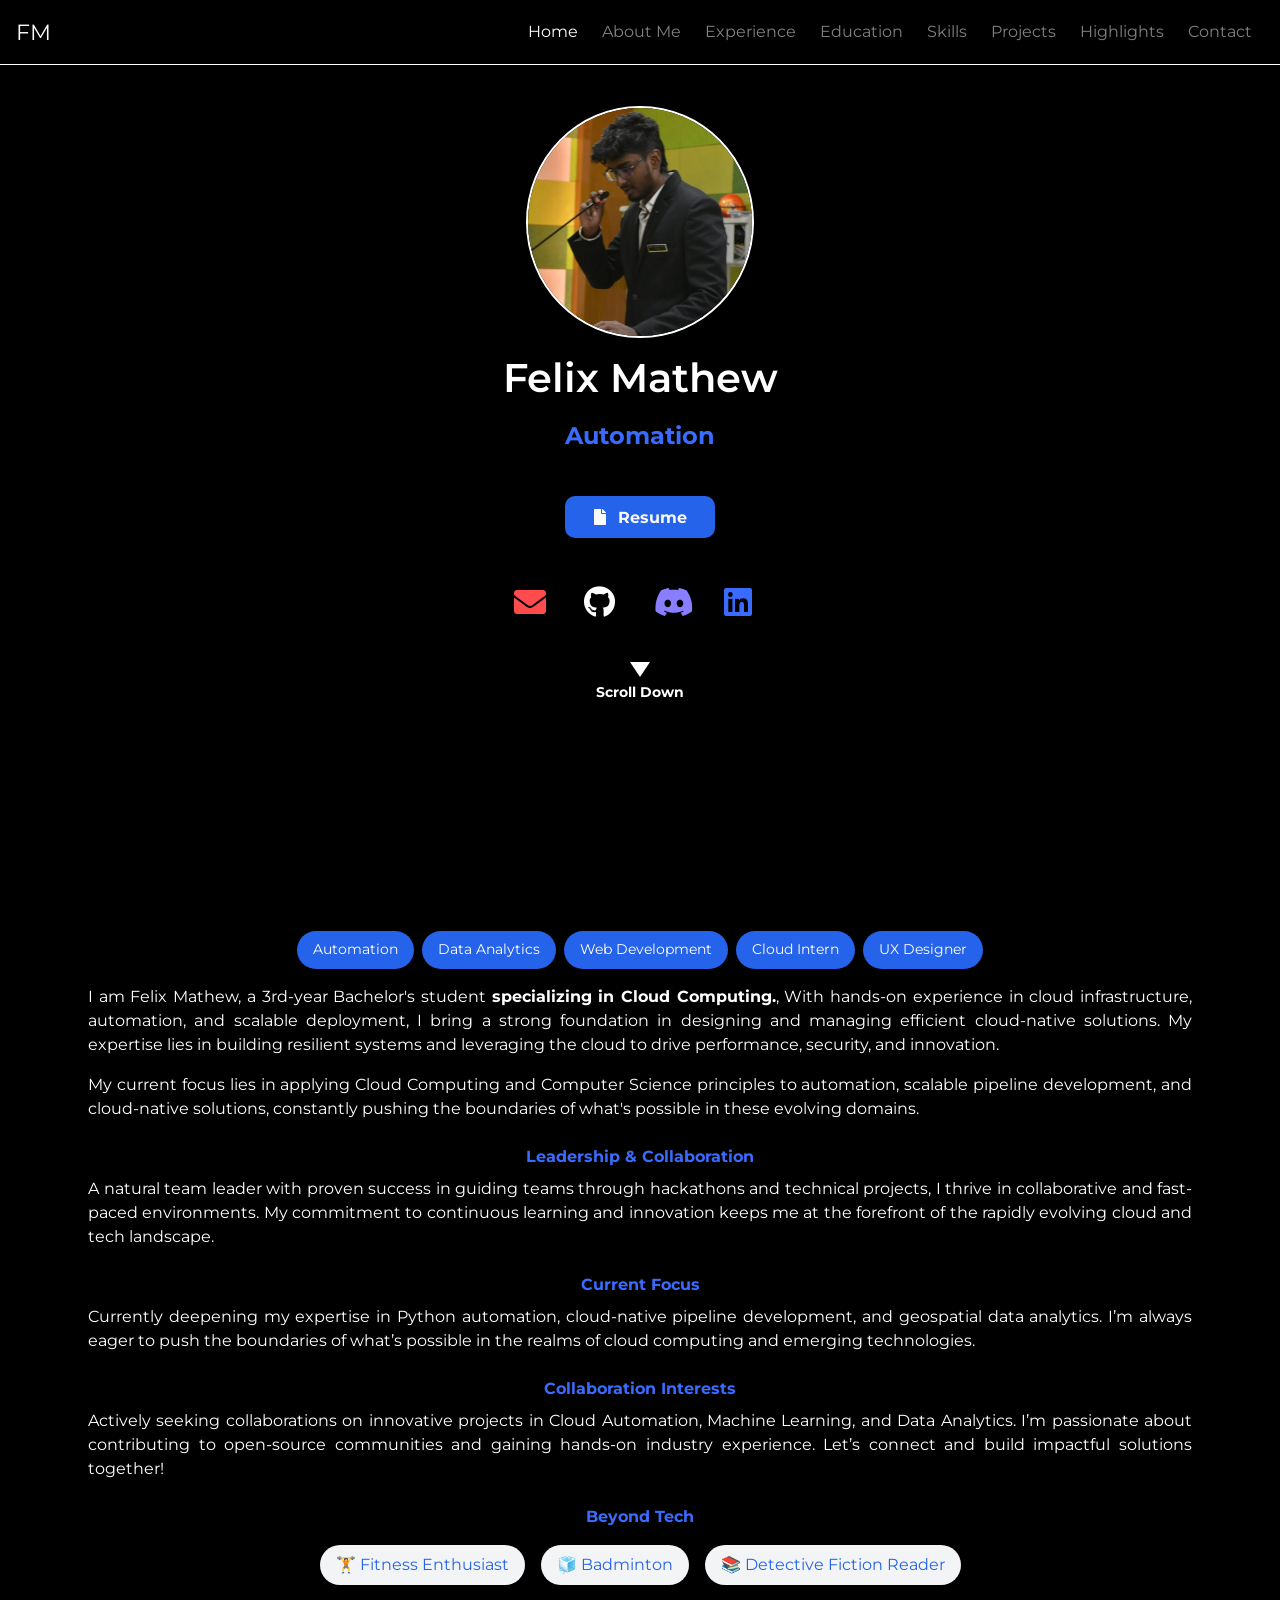
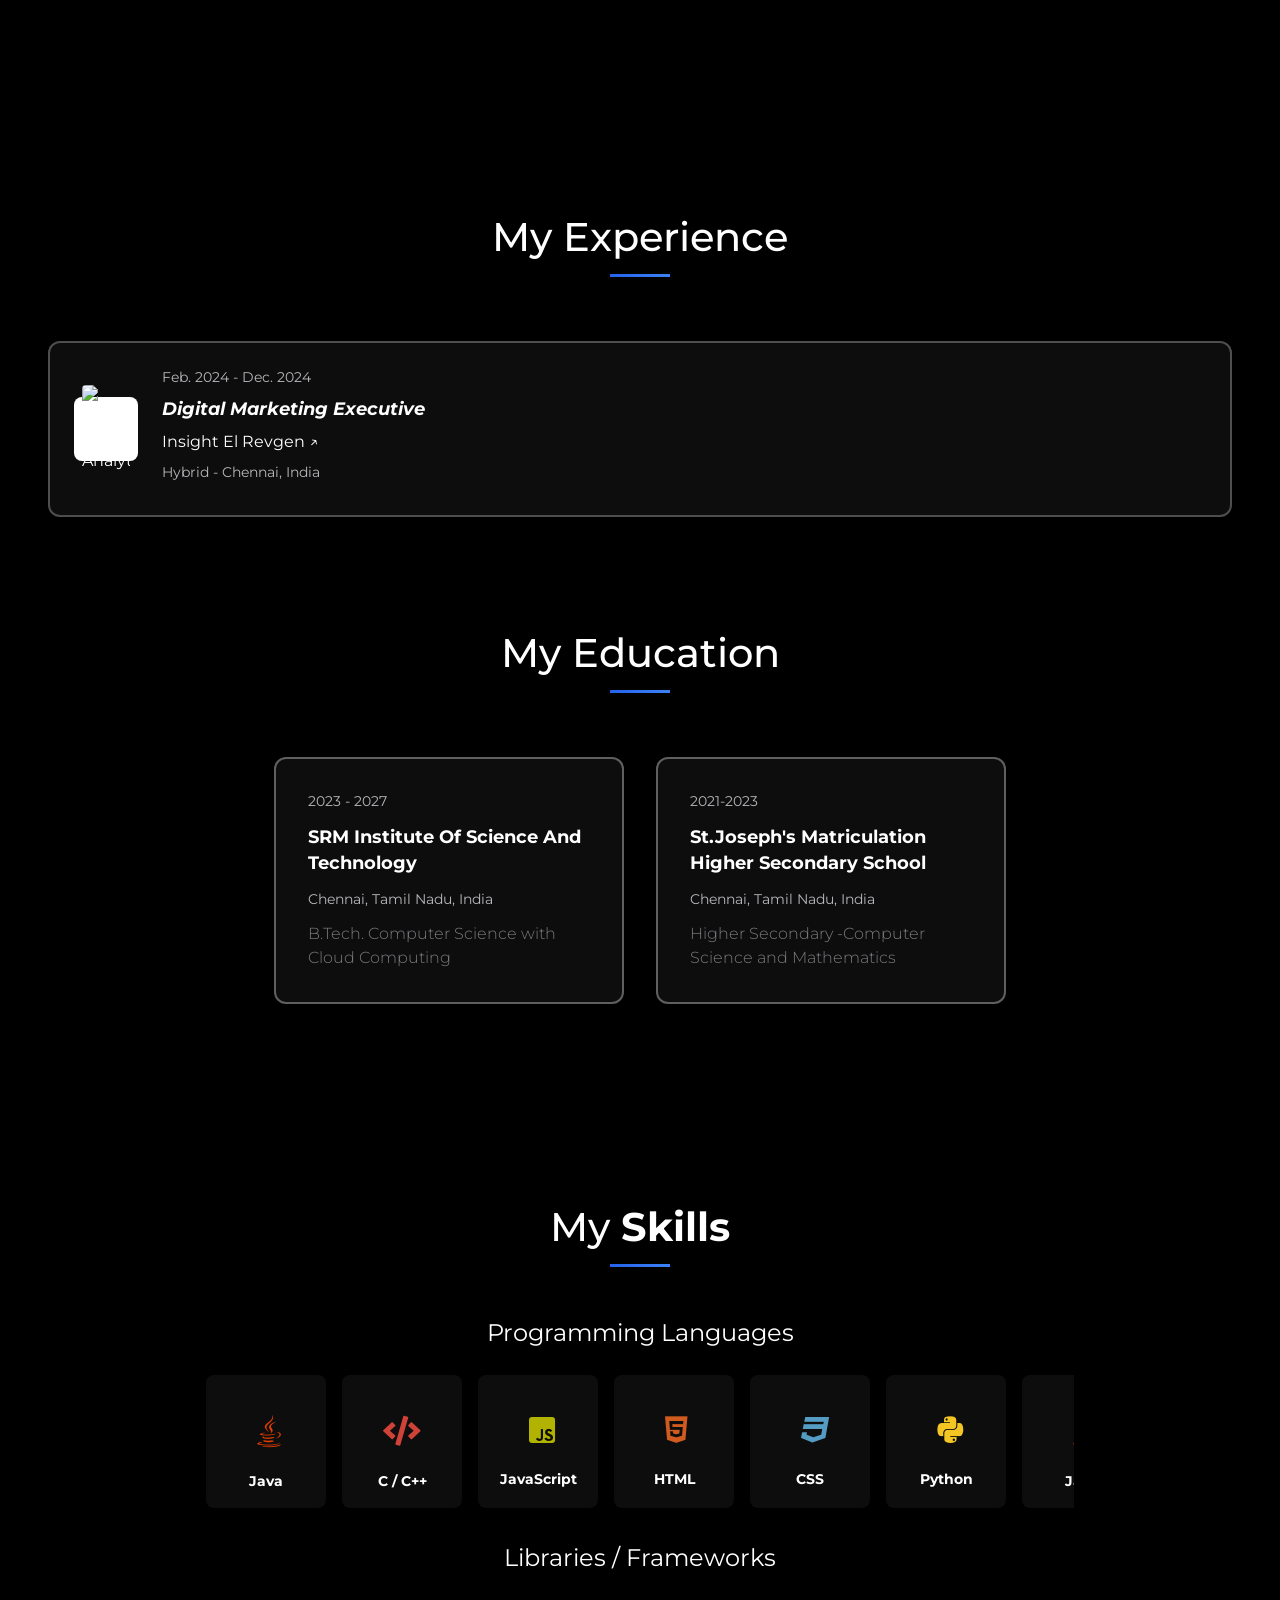
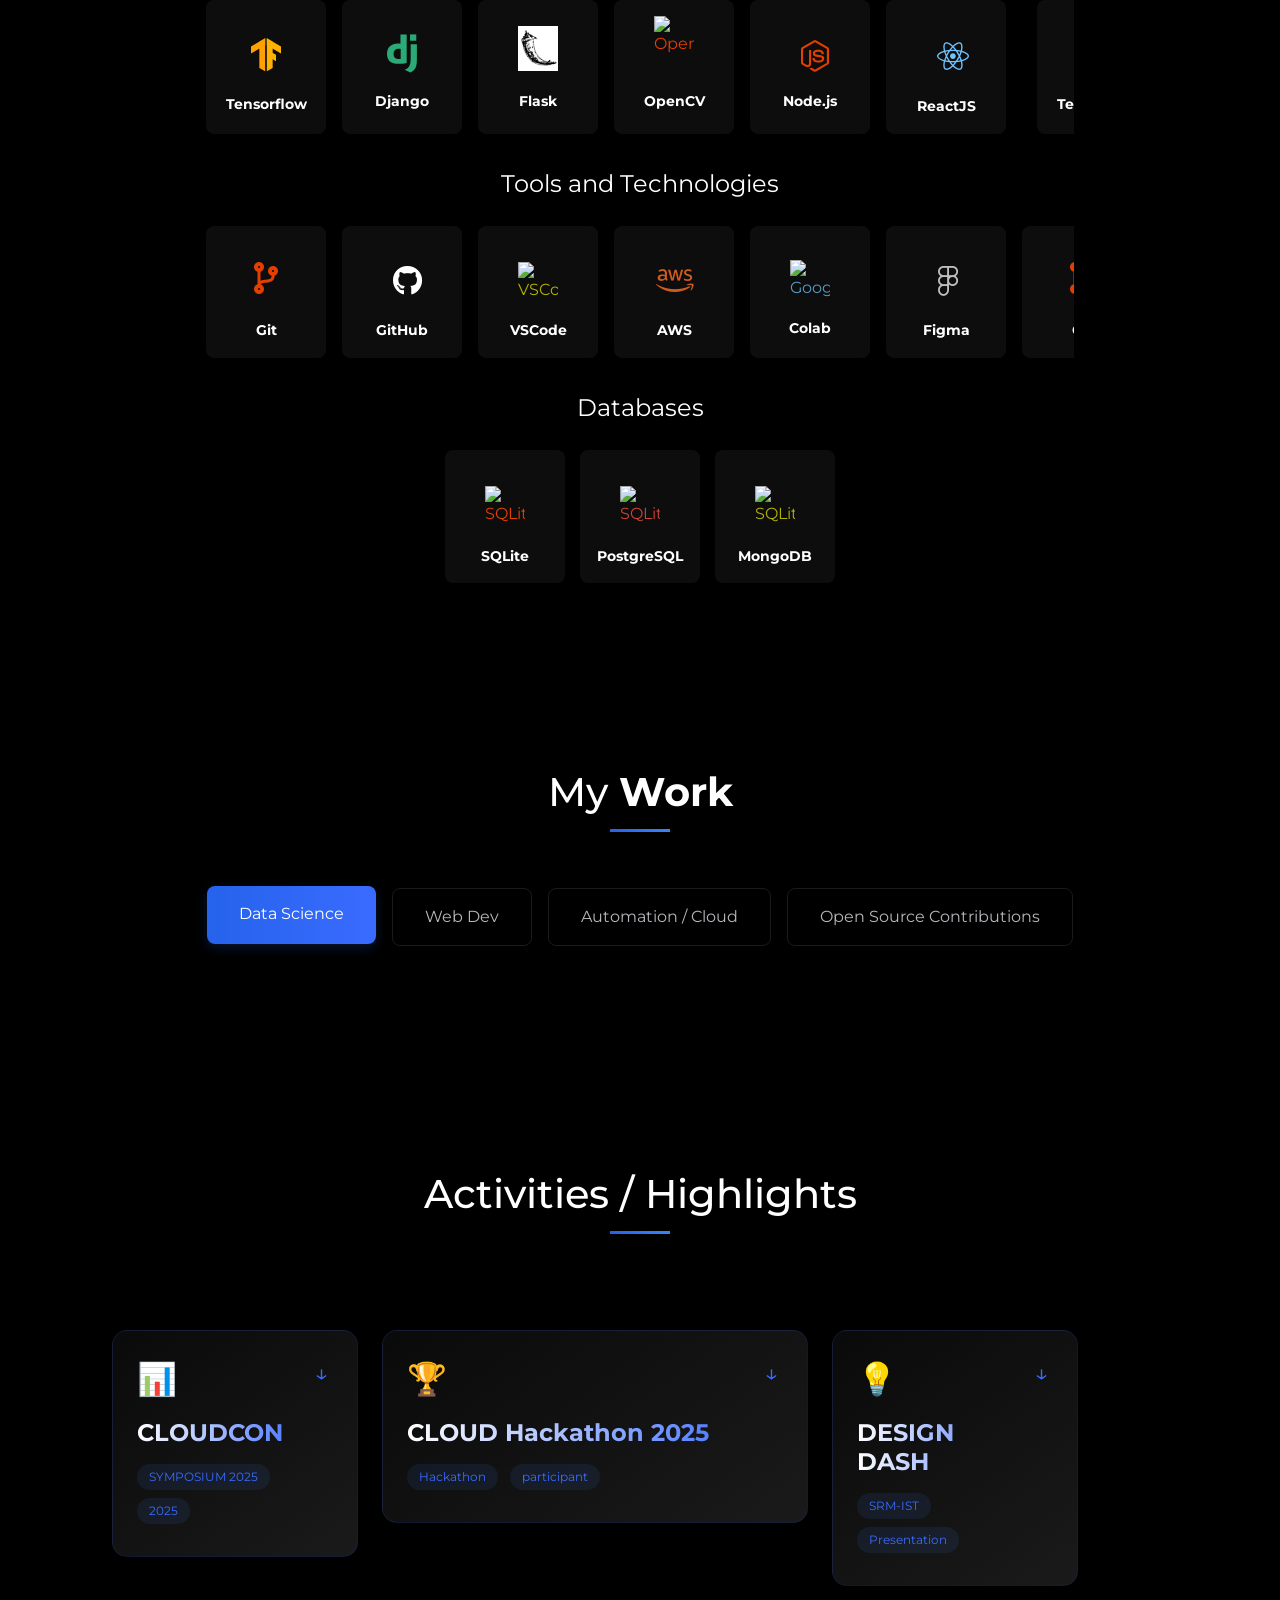
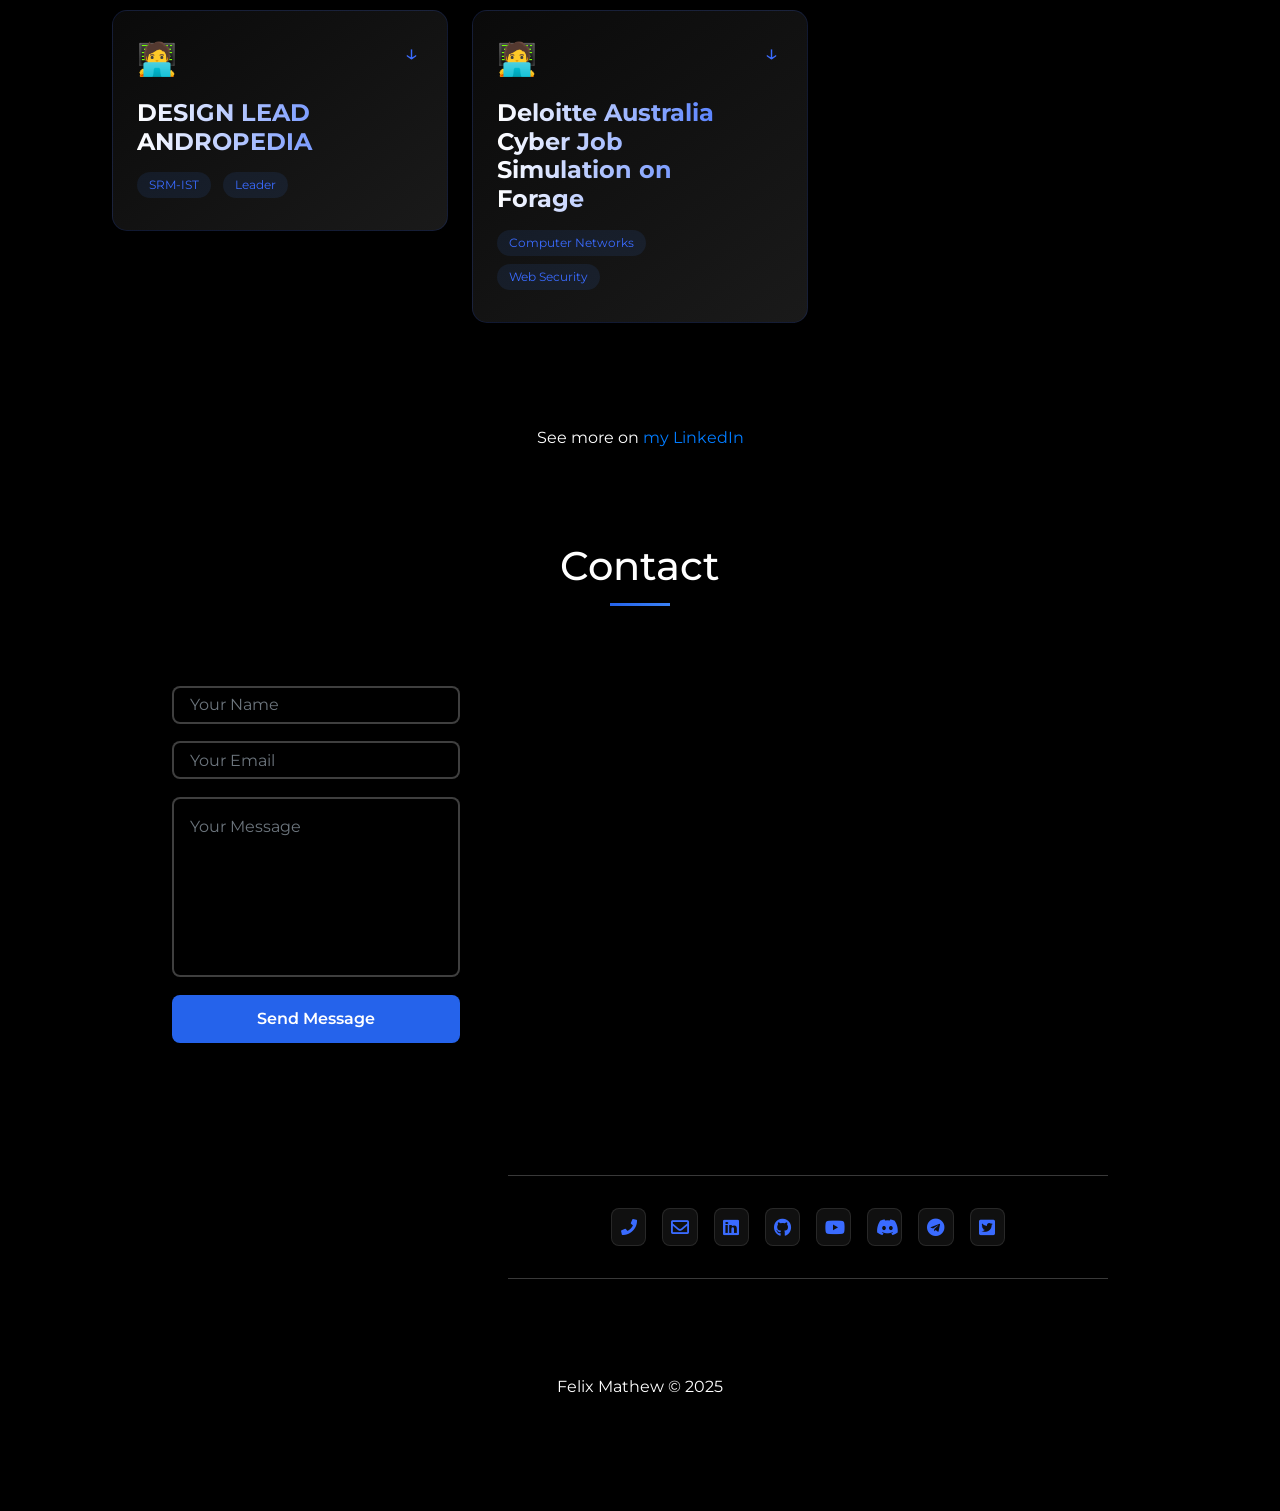
==== index.html @ 946bf0f3 "Initial commit" ====
<!DOCTYPE html>
<html>

<head>
    <title>Felix Mathew - Portfolio</title>
    <META name="keywords"
        content="felix, felix-mathew, FM, FELIX">
    <META name="description"
        content="Official portfolio website of Felix Mathew.
        Software | Cloud Intern | Web Development | UX Designer | DevOps Beginner">
    <link rel="shortcut icon" href="Images/fmlogo.png" type="image/jpeg" />
    <link rel="canonical" href="https://felixmathew.co/" />
    <meta charset="utf-8">
    <meta name="viewport" content="width=device-width, initial-scale=1">

    <link href="https://fonts.googleapis.com/css?family=Montserrat&display=swap" rel="stylesheet">
    <link rel="stylesheet" href="https://stackpath.bootstrapcdn.com/bootstrap/4.3.1/css/bootstrap.min.css"
        integrity="sha384-ggOyR0iXCbMQv3Xipma34MD+dH/1fQ784/j6cY/iJTQUOhcWr7x9JvoRxT2MZw1T" crossorigin="anonymous">
    <link rel="stylesheet" href="https://use.fontawesome.com/releases/v5.8.1/css/all.css"
        integrity="sha384-50oBUHEmvpQ+1lW4y57PTFmhCaXp0ML5d60M1M7uH2+nqUivzIebhndOJK28anvf" crossorigin="anonymous">
    <link rel="stylesheet" href="css/particles.css">

    <script src="./js/particles.js"></script>
    
    <script src="https://code.jquery.com/jquery-3.3.1.slim.min.js"
        integrity="sha384-q8i/X+965DzO0rT7abK41JStQIAqVgRVzpbzo5smXKp4YfRvH+8abtTE1Pi6jizo"
        crossorigin="anonymous"></script>
    <script src="https://cdnjs.cloudflare.com/ajax/libs/popper.js/1.14.7/umd/popper.min.js"
        integrity="sha384-UO2eT0CpHqdSJQ6hJty5KVphtPhzWj9WO1clHTMGa3JDZwrnQq4sF86dIHNDz0W1"
        crossorigin="anonymous"></script>
    <script src="https://stackpath.bootstrapcdn.com/bootstrap/4.3.1/js/bootstrap.min.js"
        integrity="sha384-JjSmVgyd0p3pXB1rRibZUAYoIIy6OrQ6VrjIEaFf/nJGzIxFDsf4x0xIM+B07jRM"
        crossorigin="anonymous"></script>
    <script src="https://ajax.googleapis.com/ajax/libs/jquery/3.4.1/jquery.min.js"></script>
    <script src="js/modernizr.js"></script>
    <script src="https://cdn.jsdelivr.net/npm/@emailjs/browser@3/dist/email.min.js"></script>
    <script src="https://cdn.jsdelivr.net/particles.js/2.0.0/particles.min.js"></script>
    <script src="https://threejs.org/examples/js/libs/stats.min.js"></script>
    <link rel="stylesheet" type="text/css" href="css/style.css" />
    <link rel="stylesheet" href="https://cdnjs.cloudflare.com/ajax/libs/animate.css/3.7.2/animate.min.css">
    <link href="https://unpkg.com/aos@2.3.1/dist/aos.css" rel="stylesheet">
    <script src="https://unpkg.com/aos@2.3.1/dist/aos.js"></script>

    <meta property="og:title" content="Official portfolio website of Felix Mathew.
        Software | Cloud Intern | Web Development | UX Designer | DevOps Beginner">
    <meta property="og:image"
        content="Images/felix-Linkedin-profile.jpg">

<style>
@media (max-width: 768px) {
  /* Experience Section */
  .experience-container {
    padding: 2rem 1rem !important;
  }
  .experience-list {
    width: 100% !important;
    padding: 1rem !important;
  }
  .experience-item {
    flex-direction: column !important;
    width: 100% !important;
    margin-bottom: 1.5rem !important;
  }
  .experience-content {
    flex-direction: column !important;
    align-items: center !important;
    gap: 1rem !important;
  }
  .company-logo {
    width: 48px !important;
    height: 48px !important;
    margin-bottom: 1rem !important;
  }
  .experience-details {
    text-align: center !important;
  }

  /* Education Section */
  .education-list {
    flex-direction: column !important;
    gap: 1rem !important;
  }
  .education-item {
    width: 90% !important;
    padding: 1rem !important;
  }

  /* Skills Section */
  .marquee__content {
    flex-wrap: nowrap !important;
    animation: none !important;
    justify-content: center !important;
  }
  .marquee {
    overflow-x: auto !important;
    white-space: nowrap !important;
  }
  .skill-item {
    min-width: 100px !important;
    flex: 0 0 auto !important;
  }

  /* My Work / Projects Nav */
  .work-nav-pills {
    flex-wrap: wrap !important;
  }
  .work-nav-link {
    flex: 1 1 100% !important;
    padding: 0.75rem 1rem !important;
    text-align: center !important;
  }

  /* Activities Section */
  .activities-grid {
    display: flex !important;
    flex-direction: column !important;
    align-items: center !important;
  }
  .activity-card {
    width: 90% !important;
    margin-bottom: 1.5rem !important;
  }
}
</style>

</head>

<body data-spy="scroll" data-target=".navbar" data-offset="50">
    <div id="particles-js" style="z-index: 0;"></div>
    <nav id="myNavbar" class="navbar navbar-expand-lg navbar-dark" style="z-index: 99;">
        <a class="navbar-brand" href="#" style="font-size: 22px; font-weight: 300"><b>FM</b></a>
        <button class="navbar-toggler" type="button" data-toggle="collapse" data-target="#navbarNav"
            aria-controls="navbarNav" aria-expanded="false" aria-label="Toggle navigation">
            <span class="navbar-toggler-icon"></span>
        </button>
        <div class="collapse navbar-collapse" id="navbarNav" style="z-index: 99;">
            <ul class="nav navbar-nav ml-auto" style="z-index: 99;">
                <li class="nav-item" data-toggle="collapse" data-target=".navbar-collapse.show" style="z-index: 99;">
                    <a class="nav-link" href="#home">Home</a>
                </li>
                <li class="nav-item" data-toggle="collapse" data-target=".navbar-collapse.show" style="z-index: 99">
                    <a class="nav-link" href="#aboutMe">About Me</a>
                </li>
                <li class="nav-item" data-toggle="collapse" data-target=".navbar-collapse.show" style="z-index: 99">
                    <a class="nav-link" href="#experience">Experience</a>
                </li>
                <li class="nav-item" data-toggle="collapse" data-target=".navbar-collapse.show" style="z-index: 99">
                    <a class="nav-link" href="#education">Education</a>
                </li>
                <li class="nav-item" data-toggle="collapse" data-target=".navbar-collapse.show" style="z-index: 99">
                    <a class="nav-link" href="#skills">Skills</a>
                </li>
                <li class="nav-item" data-toggle="collapse" data-target=".navbar-collapse.show" style="z-index: 99">
                    <a class="nav-link" href="#myWork">Projects</a>
                </li>
                <li class="nav-item" data-toggle="collapse" data-target=".navbar-collapse.show" style="z-index: 99">
                    <a class="nav-link" href="#activities">Highlights</a>
                </li>
                <li class="nav-item" data-toggle="collapse" data-target=".navbar-collapse.show" style="z-index: 99">
                    <a class="nav-link" href="#myContact">Contact</a>
                </li>
            </ul>
        </div>
    </nav>

    <style>
        #imgstyles {
            border-radius: 50%;
            border: 2px solid #FFFFFF;
            margin-bottom: 10px;
        }

        #imgstyles:hover {
            transform: scale(1.05);
            transition: transform 0.2s;
        }
    </style>

    <!-- Home Section START -->
    <section id="home" style="margin-top: 2%">
        <img id="imgstyles" class="d-block mx-auto" src="Images/felix-Linkedin-profile.jpg" height="232" width="auto"
            data-aos="zoom-in-up">
        <div class="h1 mt-3 text-center" style="color: #FFFFFF; font-weight: 600">Felix Mathew</div>

        <div class="cd-intro m-3 text-center">
            <h4 class="cd-headline slide">
                <span class="cd-words-wrapper" style="width:250px !important; color: #3a6bff">
                    <b class="is-visible">Automation</b>
                    <b>Data Analytics</b>
                    <b>Web Dev</b>
                    <b>DevOps Beginner</b>
                    <b>CLOUD INTERN</b>
                    <b>UX DESIGNER</b>
                </span>
            </h4>
        </div>


        <style>
            .btn{
                border-radius: 10px;
                background-color: #2563eb;
                border: 2px solid #2563eb;
                width: 150px;
                height: 42px;
                padding-top: 8px;
            }
        </style>
        <div class="d-flex align-items-center" style="z-index: 1;">
            <a href="https://drive.google.com/file/d/1d8tZkPuCOjgqI3Hs7ZZ4p6A-hWARlAhg/view?usp=sharing"
                class="btn btn-outline-light d-block mx-auto m-4" target="_blank" role="button" style="z-index: 1;"><i
                    class="fas fa-file mr-2"></i>

                <b>Resume</b></a>
        </div>

        <style>
            #main-socials a:hover{
                transform: translateY(-2px);
                transition: transform 0.2s;
            }
        </style>

        <div id="main-socials" class="container-fluid d-block mx-auto text-center" style="width:fit-content;" data-aos="fade-up"
            data-aos-anchor-placement="top-bottom">
            <a href="mailto: felixsparrow561@gmail.com " target="_blank"
            class="fas fa-envelope" style="color: #ff4b4b; font-size: 32px; margin: 1px 10px -10px 0"></a>
            <a href="https://github.com/FelixMathew" target="_blank"
            class="fab fa-github" style="color: #ffffff; font-size:32px;"></a>
            <a href="https://www.discordapp.com/users/811927228983934976" target="_blank"
            class="fab fa-discord" style="color: #897eff; font-size: 32px"></a>
            <a href="https://www.linkedin.com/in/felixmathew07/" target="_blank"
            class="fab fa-linkedin" style="color: #3a6bff; font-size:32px"></a>
        </div>
    </section>
    <!-- Home Section END -->

    <style>
        .scroll-down {
            bottom: 20px;
            left: 50%;
            
            animation: bounce 2s infinite;
            display: flex;
            flex-direction: column;
            justify-content: center;
            align-items: center;
            color: #fff;
            font-size: 14px;
            font-weight: bold;
            margin: 20px 0 4px 0;
        }
        
        .scroll-down span {
            display: block;
            width: 0;
            height: 0;
            border-left: 10px solid transparent;
            border-right: 10px solid transparent;
            border-top: 15px solid #fff;
            animation: bounce 2s infinite;
        }
        
        .scroll-down::after {
            content: "Scroll Down";
            margin-top: 5px;
            animation: fadeIn 2s infinite;
        }
        
        @keyframes bounce {
            0%, 20%, 50%, 80%, 100% {
                transform: translateY(0px);
            }
            40% {
                transform: translateY(-5px);
            }
            60% {
                transform: translateY(-5px);
            }
        }
        
        @keyframes fadeIn {
            0%, 100% {
                opacity: 1;
            }
            50% {
                opacity: 0.5;
            }
        }
    </style>

    <a href="#aboutMe">
    <div class="scroll-down">
        <span></span>
    </div>
    </a>

    <!-- About Section START -->

    <style>
    .about-container {
        max-width: 1200px;
        margin: 0 auto;
        padding: 4rem 1rem 1rem 1rem;
    }
    
    .about-header {
        text-align: center;
        margin: 2rem 0 0 0;
        position: relative;
        padding-bottom: 0rem;
    }
    
    .about-header::after {
        content: '';
        position: absolute;
        bottom: 0;
        left: 50%;
        transform: translateX(-50%);
        width: 60px;
        height: 3px;
        background: linear-gradient(90deg, #2563eb, #3a6bff);
    }
    
    .about-content {
        display: grid;
        grid-template-columns: 1fr;
        gap: 2rem;
        opacity: 0;
        animation: fadeIn 1s ease-out forwards;
    }
    
    .about-text {
        background: rgba(255, 255, 255, 0);
        padding: 0 2rem;
        border-radius: 12px;
        box-shadow: 0 4px 6px rgba(0, 0, 0, 0.1);
        transition: transform 0.3s ease;
    }
    
    .about-text:hover {
        transform: translateY(-5px);
    }
    
    .skill-tags {
        display: flex;
        flex-wrap: wrap;
        align-items: center;
        justify-content: center;
        gap: 0.5rem;
        margin: 1rem 0;
    }
    
    .skill-tag {
        background: #2563eb;
        color: white;
        padding: 0.5rem 1rem;
        border-radius: 20px;
        font-size: 0.9rem;
    }
    
    .section-title {
        color: #3a6bff;
        font-weight: bold;
        margin: 1.5rem 0 0.5rem 0;
        text-align: center;
    }
    
    .interests {
        display: flex;
        gap: 1rem;
        margin: 1rem 0;
        align-items: center;
        justify-content: center;
        flex-wrap: wrap;
        color: #2563eb;
    }
    
    .interest-item {
        display: flex;
        align-items: center;
        gap: 0.5rem;
        background: #f3f4f6;
        padding: 0.5rem 1rem;
        border-radius: 20px;
    }

    .skill-tags {
        display: flex;
        flex-wrap: wrap;
        gap: 0.5rem;
        margin: 1rem 0;
    }
    
    .skill-tag {
        background: #2563eb;
        color: white;
        padding: 0.5rem 1rem;
        border-radius: 20px;
        font-size: 0.9rem;
        transition: all 0.3s ease;
        cursor: default;
    }
    
    .skill-tag:hover {
        transform: translateY(-3px);
        background: #1d4ed8;
        box-shadow: 0 4px 12px rgba(37, 99, 235, 0.2);
    }
    
    .interests {
        display: flex;
        gap: 1rem;
        margin: 1rem 0;
        flex-wrap: wrap;
    }
    
    .interest-item {
        display: flex;
        align-items: center;
        gap: 0.5rem;
        background: #f3f4f6;
        padding: 0.5rem 1rem;
        border-radius: 20px;
        transition: all 0.2s ease;
        cursor: default;
    }
    
    .interest-item:hover {
        transform: scale(1.05);
        background: #e5e7eb;
    }
    
    @keyframes fadeIn {
        from { opacity: 0; transform: translateY(20px); }
        to { opacity: 1; transform: translateY(0); }
    }
    
    @media (max-width: 768px) {
        .about-container {
            padding: 2rem 1rem;
        }
        
        .about-text {
            padding: 1.5rem;
        }
        
        .skill-tags {
            gap: 0.3rem;
        }
        
        .skill-tag {
            font-size: 0.8rem;
        }
    }
    </style>

    <section class="about-container" id="aboutMe">
        <div class="h1 text-center" data-aos="zoom-in-up">
        <h1 class="about-header">
            About Me
        </h1>
        </div>
        
        <div class="about-content" data-aos="fade-up">
            <div class="about-text" data-aos="fade-up">
                <div class="skill-tags" data-aos="fade-up">
                    <span class="skill-tag">Automation</span>
                    <span class="skill-tag">Data Analytics</span>
                    <span class="skill-tag">Web Development</span>
                    <span class="skill-tag">Cloud Intern</span>
                    <span class="skill-tag">UX Designer</span>
                </div>
                
                <p style="text-align: justify;">
                    I am Felix Mathew, a 3rd-year Bachelor's student <b> specializing in Cloud Computing.</b>, With hands-on experience in cloud infrastructure, automation, and scalable deployment, I bring a strong foundation in designing and managing efficient cloud-native solutions. My expertise lies in building resilient systems and leveraging the cloud to drive performance, security, and innovation.
                </p>
                
                <p style="text-align: justify;">
                   My current focus lies in applying Cloud Computing and Computer Science principles to automation, scalable pipeline development, and cloud-native solutions, constantly pushing the boundaries of what's possible in these evolving domains.
                </p>
                
                <div class="section-title">Leadership & Collaboration</div>
                <p style="text-align: justify;">
                    A natural team leader with proven success in guiding teams through hackathons and technical projects, I thrive in collaborative and fast-paced environments. My commitment to continuous learning and innovation keeps me at the forefront of the rapidly evolving cloud and tech landscape.
                </p>
                
                <div class="section-title">Current Focus</div>
                <p style="text-align: justify;">
                   Currently deepening my expertise in Python automation, cloud-native pipeline development, and geospatial data analytics. I’m always eager to push the boundaries of what’s possible in the realms of cloud computing and emerging technologies.
                </p>
                
                <div class="section-title">Collaboration Interests</div>
                <p style="text-align: justify;">
                    Actively seeking collaborations on innovative projects in Cloud Automation, Machine Learning, and Data Analytics. I’m passionate about contributing to open-source communities and gaining hands-on industry experience. Let’s connect and build impactful solutions together!
                </p>
                
                <div class="section-title">Beyond Tech</div>
                <div class="interests" data-aos="fade-up">
                    <span class="interest-item">🏋️ Fitness Enthusiast</span>
                    <span class="interest-item">🧊 Badminton </span>
                    <span class="interest-item">📚 Detective Fiction Reader</span>
                </div>
            </div>
        </div>
    </section>
    <!-- About Section END -->

    <!-- Experience Section START -->
    
<style>


.about-header {
    text-align: center;
    margin-bottom: 1rem;
    position: relative;
    padding-bottom: 1rem;
}

.about-header::after {
    content: '';
    position: absolute;
    bottom: 0;
    left: 50%;
    transform: translateX(-50%);
    width: 60px;
    height: 3px;
    background: linear-gradient(90deg, #2563eb, #3b82f6);
}

.experience-list {
    width: fit-content;
    margin: 0 auto;
    padding: 1rem;
}

.experience-item {
    background: rgba(255, 255, 255, 0.05);
    border: 2px solid rgba(255, 255, 255, 0.266);
    border-radius: 12px;
    margin-bottom: 1rem;
    padding: 1.5rem;
    
    transition: transform 0.3s ease, box-shadow 0.3s ease;
}

.experience-item:hover {
    transform: translateY(-5px);
    box-shadow: 0 4px 20px rgba(0, 0, 0, 0.15);
}

.experience-content {
    display: flex;
    align-items: center;
    gap: 1.5rem;
}

.company-logo {
    width: 64px;
    height: 64px;
    border-radius: 8px;
    padding: 0.5rem;
    background-color: #ffffff;
    display: flex;
    align-items: center;
    justify-content: center;
}

.company-logo img {
    max-width: 100%;
    height: auto;
    border-radius: 4px;
}

.experience-details .duration {
    color: #b7b6bb;
    font-size: 0.875rem;
    margin-bottom: 0.5rem;
}

.experience-details .position {
    color: #FFFFFF;
    font-weight: bold;
    font-style: italic;
    font-size: 1.1rem;
    margin: 0.5rem 0;
}

.experience-details .company {
    color: #FFFFFF;
    margin: 0.5rem 0;
}

.experience-details .company a {
    color: #FFFFFF;
    text-decoration: none;
    transition: color 0.2s ease;
}

.experience-details .company a:hover {
    color: #3a6bff;
}

.experience-details .location {
    color: #b7b6bb;
    font-size: 0.875rem;
}

@media (max-width: 768px) {
    .experience-container {
        padding: 2rem 1rem;
    }
    
    .experience-content {
        gap: 1rem;
    }
    
    .company-logo {
        width: 48px;
        height: 48px;
    }
}
</style>

<section class="experience-container" id="experience">

    <div class="h1 text-center" data-aos="zoom-in-up">
        <h1 class="about-header">My Experience</h1>
    </div>

    <div class="experience-list" data-aos="fade-up">
        <div class="experience-item">
            <div class="experience-content">
                <div class="company-logo">
                    <img src="https://encrypted-tbn0.gstatic.com/images?q=tbn:ANd9GcSlTbP47i8UpiwzOn9-F0jdYJuUt6vx8zAjkw&s" alt="Insight Fusion Analytics"/>
                </div>
                <div class="experience-details">
                    <div class="duration">Feb. 2024 - Dec. 2024</div>
                    <div class="position">Digital Marketing Executive</div>
                    <div class="company">
                        <a href="https://www.elrevgen.com/" target="_blank">Insight El Revgen ↗️</a>
                    </div>
                    <div class="location">Hybrid - Chennai, India</div>
                </div>
            </div>
        </div>

    <!-- Experience Section END -->

    <!-- Community Section START -->
    <!-- <section id="community">
        <div class="h1 text-center" data-aos="zoom-in-up"><i class="fas fa-users"></i> My <b>Community</b></div>
        <div class="d-flex align-items-center">
            <ul class="list-group p-3 mx-auto" style="width: fit-content;" data-aos="zoom-in-down">
                <li class="list-group-item">
                    <div class="row">
                        <div class="col-auto">
                            <img class="img m-2 pr-2 pl-2"
                                src="https://upload.wikimedia.org/wikipedia/commons/thumb/c/c1/Google_%22G%22_logo.svg/768px-Google_%22G%22_logo.svg.png" width="78" />
                        </div>
                        <div class="col-auto">
                            <div class="small" style="color: #b7b6bb">08/2021 - PRESENT</div>
                            <div class="large font-weight-bold font-italic mt-2" style="color: #FFFFFF;">Category - Android</div>
                            <div class="large mt-2" style="color: #FFFFFF;"><a class="text-decoration-none"
                                    href="https://g.dev/shreyaspatil" target="_blank">Google Developer Expert</a></div>
                        </div>
                    </div>
                </li>
                <li class="list-group-item">
                    <div class="row">
                        <div class="col-auto">
                            <img class="img m-2 pr-2 pl-2"
                                src="https://pbs.twimg.com/profile_images/1361975143610806272/XvJlVRxW_400x400.jpg" width="78" />
                        </div>
                        <div class="col-auto">
                            <div class="small" style="color: #b7b6bb">11/2020 - 07/2022</div>
                            <div class="large font-weight-bold font-italic mt-2" style="color: #FFFFFF;">Organizer</div>
                            <div class="large mt-2" style="color: #FFFFFF;"><a class="text-decoration-none"
                                    href="https://www.meetup.com/Kotlin-Mumbai/" target="_blank">Kotlin User Group: Mumbai</a></div>
                        </div>
                    </div>
                </li>
            </ul>
        </div>

    </section> -->
    <!-- Community Section END -->

    <!-- Education Section START -->
    <style>
    .education-container {
        max-width: 1200px;
        margin: 0 auto;
        padding: 4rem 1rem;
        overflow-x: auto;
    }

    .about-header {
        text-align: center;
        margin-bottom: 3rem;
        position: relative;
        padding-bottom: 1rem;
    }

    .about-header::after {
        content: '';
        position: absolute;
        bottom: 0;
        left: 50%;
        transform: translateX(-50%);
        width: 60px;
        height: 3px;
        background: linear-gradient(90deg, #2563eb, #3b82f6);
    }

    .education-list {
        display: flex;
        justify-content: center;
        align-items: center;
        flex-wrap: wrap;
        gap: 2rem;
        padding: 1rem;
        transition: transform 0.3s ease;
    }

    .education-item {
        background: rgba(255, 255, 255, 0.05);
        border: 2px solid rgba(255, 255, 255, 0.337);
        border-radius: 12px;
        padding: 2rem;
        transition: transform 0.3s ease, box-shadow 0.3s ease;
        width: 350px;
    }

    .education-item:hover {
        transform: translateY(-5px);
        box-shadow: 0 4px 20px rgba(0, 0, 0, 0.15);
    }

    .duration {
        color: #b7b6bb;
        font-size: 0.875rem;
        margin-bottom: 0.75rem;
    }

    .institution {
        color: #FFFFFF;
        font-weight: bold;
        font-size: 1.1rem;
        margin: 0.75rem 0;
    }

    .location {
        color: #b7b6bb;
        font-size: 0.875rem;
        margin-bottom: 0.5rem;
    }

    .degree {
        color: #7b7a7f;
        font-weight: 300;
        margin-top: 0.75rem;
    }

    @media (max-width: 780px) {
        .education-container {
            padding: 2rem 0.5rem;
        }

        .education-list {
            flex-direction: column;
            gap: 2rem;
        }
        
        .education-item {
            width: 300px;
            padding: 1.5rem;
        }
    }

    /* Custom scrollbar styles */
    .education-container::-webkit-scrollbar {
        height: 12px;
    }

    .education-container::-webkit-scrollbar-thumb {
        background-color: #000000;
        border-radius: 10px;
    }

    .education-container::-webkit-scrollbar-track {
        background: rgba(255, 255, 255, 0.1);
    }
    </style>

<section class="education-container" id="education">
    <div class="h1 text-center" data-aos="zoom-in-up">
        <h1 class="about-header">My Education</h1>
    </div>
    
    <div class="education-list" data-aos="fade-up">
        <div class="education-item">
            <div class="duration">2023 - 2027</div>
            <div class="institution">SRM Institute Of Science And Technology</div>
            <div class="location">Chennai, Tamil Nadu, India</div>
            <div class="degree">B.Tech. Computer Science with Cloud Computing</div>
        </div>

        
        <div class="education-item">
            <div class="duration">2021-2023</div>
            <div class="institution">St.Joseph's Matriculation Higher Secondary School</div>
            <div class="location">Chennai, Tamil Nadu, India</div>
            <div class="degree">Higher Secondary -Computer Science and Mathematics</div>
        </div>

             </div>
</section>

    <!-- Education Section END -->

    <!-- Skills Section START -->
    <style>
        .skills-container {
            max-width: 900px;
            margin: 25px auto;
            padding: 2rem 1rem;
            overflow: hidden;
        }
        
        .skills-group {
            margin: 2rem 0;
        }
        
        .skills-title {
            color: #fff;
            font-size: 1.5rem;
            margin-bottom: 1.5rem;
            text-align: center;
        }
        
        .marquee {
            position: relative;
            width: 100%;
            overflow: hidden;
            --gap: 1rem;
            --duration: 60s;
            --direction: normal;
            display: flex;
            user-select: none;
        }
        
        .marquee__content {
            flex-shrink: 0;
            display: flex;
            justify-content: space-around;
            gap: var(--gap);
            min-width: 100%;
            animation: scroll var(--duration) linear infinite var(--direction);
        }
        
        .marquee_not_content {
            flex-shrink: 0;
            display: flex;
            justify-content: center;
            align-items: center;
            gap: 15px;
            min-width: 100%;
        }
        
        .skill-item {
            display: flex;
            flex-direction: column;
            align-items: center;
            padding: 1rem;
            background: rgba(255, 255, 255, 0.05);
            border-radius: 8px;
            transition: transform 0.5s ease, background 0.5s ease;
            min-width: 120px;
        }
        
        .skill-item:hover {
            transform: translateY(-5px);
            background: rgba(255, 255, 255, 0.1);
        }
        
        .skill-item i {
            font-size: 2rem;
            margin-bottom: 0.5rem;
        }
        
        .skill-item .title {
            font-size: 0.9rem;
            font-weight: bold;
            color: #fff;
            text-align: center;
        }
        
        @keyframes scroll {
            from {
                transform: translateX(0);
            }
            to {
                transform: translateX(calc(-100% - var(--gap)));
            }
        }
        
        .marquee--reverse .marquee__content {
            --direction: reverse;
            --duration: 100s;
        }
        
        .marquee:hover .marquee__content {
            animation-play-state: paused;
        }
    </style>

<style>
/* Updated Responsive CSS for Mobile View */
@media (max-width: 768px) {
  .experience-container {
    padding: 2rem 1rem !important;
  }

  .experience-list {
    width: 100% !important;
    padding: 1rem !important;
  }

  .experience-item {
    flex-direction: column !important;
    width: 100% !important;
    margin-bottom: 1.5rem !important;
  }

  .experience-content {
    flex-direction: column !important;
    align-items: center !important;
    gap: 1rem !important;
  }

  .company-logo {
    width: 48px !important;
    height: 48px !important;
    margin-bottom: 1rem !important;
  }

  .experience-details {
    text-align: center !important;
  }

  /* Skills Section Horizontal Scroll (fixed + image visibility) */
  .marquee {
    overflow-x: auto !important;
    white-space: nowrap !important;
    -webkit-overflow-scrolling: touch !important;
    scroll-behavior: smooth !important;
  }

  .marquee__content {
    display: inline-flex !important;
    flex-direction: row !important;
    flex-wrap: nowrap !important;
    animation: scroll 20s linear infinite !important;
    gap: 1rem;
  }

  .skill-item {
    flex: 0 0 auto !important;
    min-width: 140px !important;
    max-width: 160px !important;
    text-align: center !important;
    margin-right: 10px !important;
    background: rgba(255, 255, 255, 0.07);
    border-radius: 8px;
    padding: 0.75rem;
  }

  .skill-item img,
  .skill-item i {
    width: 40px;
    height: 40px;
    object-fit: contain;
    margin-bottom: 0.5rem;
    display: block;
    margin-left: auto;
    margin-right: auto;
  }

  .skill-item .title {
    font-size: 0.85rem;
    color: #fff;
  }

  /* Education Section */
  .education-list {
    flex-direction: column !important;
    gap: 1rem !important;
  }

  .education-item {
    width: 90% !important;
    padding: 1rem !important;
  }

  /* My Work / Projects Nav */
  .work-nav-pills {
    flex-wrap: wrap !important;
  }

  .work-nav-link {
    flex: 1 1 100% !important;
    padding: 0.75rem 1rem !important;
    text-align: center !important;
  }

  /* Activities Section */
  .activities-grid {
    display: flex !important;
    flex-direction: column !important;
    align-items: center !important;
  }

  .activity-card {
    width: 90% !important;
    margin-bottom: 1.5rem !important;
  }
}

</style>

</head>
<body>
    <section class="skills-container" id="skills">
        <div class="h1 text-center" data-aos="zoom-in-up">
            <div class="about-header" style="padding-top: 30px;">
                My <b>Skills</b>
            </div>
        </div>
    
        <div class="skills-group" data-aos="fade-up">
            <div class="skills-title">Programming Languages</div>
            <div class="marquee">
                <div class="marquee__content">
                    <!-- Content repeated twice for seamless loop -->
                    <div class="skill-item" style="color: #e43e00">
                        <i class="fab fa-java"></i>
                        <div class="title">Java</div>
                    </div>
                    <div class="skill-item" style="color: #cf4237">
                        <i class="fas fa-code" style="font-size: 30px; margin: 25px 0"></i>
                        <div class="title">C / C++</div>
                    </div>
                    <div class="skill-item" style="color: #b2b200">
                        <i class="fab fa-js-square " style="font-size: 30px;"></i>
                        <div class="title">JavaScript</div>
                    </div>
                    <div class="skill-item" style="color: #cf5b1e">
                        <i class="fab fa-html5 " style="font-size: 30px"></i>
                        <div class="title">HTML</div>
                    </div>
                    <div class="skill-item" style="color: #559cc4">
                        <i class="fab fa-css3 " style="font-size: 30px"></i>
                        <div class="title">CSS</div>
                    </div>
                    <div class="skill-item" style="color: #f3c623">
                        <i class="fab fa-python" style="font-size: 30px"></i>
                        <div class="title">Python</div>
                    </div>
                    
                    <!-- Repeat for other language skills -->
                </div>
                <div class="marquee__content" aria-hidden="true">
                    <div class="skill-item" style="color: #e43e00">
                        <i class="fab fa-java"></i>
                        <div class="title">Java</div>
                    </div>
                    <div class="skill-item" style="color: #cf4237">
                        <i class="fas fa-code" style="font-size: 30px;  margin: 25px 0"></i>
                        <div class="title">C / C++</div>
                    </div>
                    <div class="skill-item" style="color: #b2b200">
                        <i class="fab fa-js-square " style="font-size: 30px;"></i>
                        <div class="title">JavaScript</div>
                    </div>
                    <div class="skill-item" style="color: #cf5b1e">
                        <i class="fab fa-html5 " style="font-size: 30px"></i>
                        <div class="title">HTML</div>
                    </div>
                    <div class="skill-item" style="color: #559cc4">
                        <i class="fab fa-css3 " style="font-size: 30px"></i>
                        <div class="title">CSS</div>
                    </div>
                    <div class="skill-item" style="color: #f3c623">
                        <i class="fab fa-python" style="font-size: 30px"></i>
                        <div class="title">Python</div>
                    </div>
                    <div class="skill-item" style="color: #597fb2">
                        <i class="fab fa-r-project" style="font-size: 30px; margin-left: -5px"></i>
                        <div class="title">R</div>
                    </div>
                    
                </div>
            </div>
        </div>
        
        <div class="skills-group" data-aos="fade-up">
            <div class="skills-title">Libraries / Frameworks</div>
            <div class="marquee marquee--reverse">
                <div class="marquee__content">
                    <!-- Content for frameworks -->
                    <div class="skill-item" style="color: #e43e00">
                        <img src="Images/icons8-tensorflow.svg" alt="Tensorflow" style="width: 40px; height: 78px;">
                        <div class="title">Tensorflow</div>
                    </div>
                    <div class="skill-item" style="color: #e43e00">
                        <img src="Images/django.svg" alt="Django" style="width: 30px; height: 75px;">
                        <div class="title">Django</div>
                    </div>
                    <div class="skill-item" style="color: #e43e00">
                        <img src="Images/flask.png" alt="Flask" style="width: 40px; height: 45px; margin-top: 10px">
                        <div class="title"  style="margin-top: 20px">Flask</div>
                    </div>
                    <div class="skill-item" style="color: #e43e00">
                        <img src="Images/OpenCV.svg" alt="Opencv" style="width: 40px; height: 75px;">
                        <div class="title">OpenCV</div>
                    </div>
                    <div class="skill-item" style="color: #e43e00">
                        <i class="fab fa-node-js"></i>
                        <div class="title" style="margin-top: -5px;">Node.js</div>
                    </div>
                    <div class="skill-item" style="color: #6fc3ff;  margin-right: 15px">
                        <i class="fab fa-react"></i>
                        <div class="title">ReactJS</div>
                    </div>
                </div>
                <div class="marquee__content" aria-hidden="true">
                    <!-- Duplicate content -->
                    <div class="skill-item" style="color: #e43e00">
                        <img src="Images/icons8-tensorflow.svg" alt="Tensorflow" style="width: 40px; height: 78px;">
                        <div class="title">Tensorflow</div>
                    </div>
                    <div class="skill-item" style="color: #e43e00">
                        <img src="Images/django.svg" alt="Django" style="width: 30px; height: 75px;">
                        <div class="title">Django</div>
                    </div>
                    <div class="skill-item" style="color: #e43e00">
                        <img src="Images/flask.png" alt="Flask" style="width: 40px; height: 45px; margin-top: 10px">
                        <div class="title"  style="margin-top: 20px">Flask</div>
                    </div>
                    <div class="skill-item" style="color: #e43e00">
                        <img src="Images/OpenCV.svg" alt="Opencv" style="width: 40px; height: 75px;">
                        <div class="title">OpenCV</div>
                    </div>
                    <div class="skill-item" style="color: #e43e00">
                        <i class="fab fa-node-js"></i>
                        <div class="title" style="margin-top: -5px;">Node.js</div>
                    </div>
                    <div class="skill-item" style="color: #6fc3ff;  margin-right: 15px">
                        <i class="fab fa-react"></i>
                        <div class="title">ReactJS</div>
                    </div>
                </div>
            </div>
        </div>
        
        <div class="skills-group" data-aos="fade-up">
            <div class="skills-title">Tools and Technologies</div>
            <div class="marquee">
                <div class="marquee__content">
                    <!-- Content repeated twice for seamless loop -->
                    <div class="skill-item" style="color: #e43e00">
                        <i class="fas fa-code-branch" style="height: 50px; margin-top: 20px"></i>
                        <div class="title">Git</div>
                    </div>
                    <div class="skill-item" style="color: #ffffff">
                        <i class="fab fa-github" style="font-size: 30px"></i>
                        <div class="title">GitHub</div>
                    </div>
                    <div class="skill-item" style="color: #b2b200">
                        <img src="Images/Visual Studio Code (VS Code).svg" alt="VSCode" style="width: 40px; height: 38px; margin: 20px 0">
                        <div class="title">VSCode</div>
                    </div>
                    <div class="skill-item" style="color: #cf5b1e">
                        <i class="fab fa-aws" style="font-size: 30px; margin-left: -10px"></i>
                        <div class="title">AWS</div>
                    </div>
                    <div class="skill-item" style="color: #559cc4">
                        <img src="Images/icons8-google-colab.svg" alt="Google colab" style="width: 40px; height: 40px; margin: 18px 0">
                        <div class="title">Colab</div>
                    </div>
                    <div class="skill-item" style="color: #bebebe;">
                        <i class="fab fa-figma" style="font-size: 30px"></i>
                        <div class="title">Figma</div>
                    </div>
                    
                    <!-- Repeat for other language skills -->
                </div>
                <div class="marquee__content" aria-hidden="true">
                    <div class="skill-item" style="color: #e43e00">
                        <i class="fas fa-code-branch" style="height: 50px; margin-top: 20px"></i>
                        <div class="title">Git</div>
                    </div>
                    <div class="skill-item" style="color: #ffffff">
                        <i class="fab fa-github" style="font-size: 30px"></i>
                        <div class="title">GitHub</div>
                    </div>
                    <div class="skill-item" style="color: #b2b200">
                        <img src="Images/Visual Studio Code (VS Code).svg" alt="VSCode" style="width: 40px; height: 38px; margin: 20px 0">
                        <div class="title">VSCode</div>
                    </div>
                    <div class="skill-item" style="color: #cf5b1e">
                        <i class="fab fa-aws" style="font-size: 30px; margin-left: -10px"></i>
                        <div class="title">AWS</div>
                    </div>
                    <div class="skill-item" style="color: #559cc4">
                        <img src="Images/icons8-google-colab.svg" alt="Google colab" style="width: 40px; height: 40px; margin: 18px 0">
                        <div class="title">Colab</div>
                    </div>
                    <div class="skill-item" style="color: #bebebe;">
                        <i class="fab fa-figma" style="font-size: 30px"></i>
                        <div class="title">Figma</div>
                    </div>
                </div>
            </div>
        </div>
        
        <div class="skills-group" data-aos="fade-up">
            <div class="skills-title">Databases</div>
            <div class="">
                <div class="marquee_not_content">
                    <!-- Content repeated twice for seamless loop -->
                    <div class="skill-item" style="color: #e43e00">
                        <img src="Images/SQLite.svg" alt="SQLite" style="width: 40px; height: 40px; margin: 20px 0">
                        <div class="title">SQLite</div>
                    </div>
                    <div class="skill-item" style="color: #cf4237">
                        <img src="Images/PostgresSQL.svg" alt="SQLite" style="width: 40px; height: 40px; margin: 20px 0">
                        <div class="title">PostgreSQL</div>
                    </div>
                    <div class="skill-item" style="color: #b2b200">
                        <img src="Images/MongoDB.svg" alt="SQLite" style="width: 40px; height: 40px; margin: 20px 0">
                        <div class="title">MongoDB</div>
                    </div>
                    
                    <!-- Repeat for other language skills -->
                </div>
            </div>
        </div>
         
    </section>
    
    <script>
        
        document.querySelectorAll('.marquee__content').forEach(content => {
            const items = Array.from(content.children);
            const cloneCount = 2; // Number of times to clone the items
            
            for (let i = 0; i < cloneCount; i++) {
                items.forEach(item => {
                    const clone = item.cloneNode(true);
                    content.appendChild(clone);
                });
            }
        });
        
        document.querySelectorAll('.marquee--reverse .marquee__content').forEach(content => {
            const items = Array.from(content.children);
            const cloneCount = 2; // Number of times to clone the items
            
            for (let i = 0; i < cloneCount; i++) {
                items.forEach(item => {
                    const clone = item.cloneNode(true);
                    content.appendChild(clone);
                });
            }
        });
    </script>
    <!-- Skills Section END -->

<style>
.work-container {
    max-width: 1600px;
    margin: 0 auto;
    padding: 4rem 1rem;
}

.work-nav-container {
    max-width: 100%;
    margin: 2rem auto;
    padding: 0 1rem;
}

.work-nav-pills {
    display: flex;
    justify-content: center;
    gap: 1rem;
    padding: 0.5rem;
    background: rgba(255, 255, 255, 0);
    border-radius: 12px;
}

.work-nav-link {
    padding: 1rem 2rem;
    color: #b7b6bb;
    background: transparent;
    border-radius: 8px;
    transition: all 0.3s ease;
    border: 1px solid rgba(255, 255, 255, 0.1);
    position: relative;
    overflow: hidden;
}

.work-nav-link::before {
    content: '';
    position: absolute;
    top: 0;
    left: 0;
    width: 100%;
    height: 100%;
    background: linear-gradient(90deg, #2563eb, #3a6bff);
    opacity: 0;
    transition: opacity 0.3s ease;
    z-index: -1;
}

.work-nav-link:hover {
    color: white;
    transform: translateY(-2px);
    text-decoration: none;
}

.work-nav-link:hover::before {
    opacity: 0.1;
}

.work-nav-link.active {
    color: white;
    background: linear-gradient(90deg, #2563eb, #3a6bff);
    border: none;
    transform: translateY(-2px);
    box-shadow: 0 4px 12px rgba(37, 99, 235, 0.2);
}

@media (max-width: 768px) {
    .work-nav-pills {
        flex-wrap: wrap;
    }
    
    .work-nav-link {
        flex: 1 1 calc(50% - 0.5rem);
        padding: 0.75rem 1rem;
        text-align: center;
    }
}

@media (max-width: 480px) {
    .work-nav-link {
        flex: 1 1 100%;
    }
}
</style>

<section class="work-container" id="myWork">
    <div class="h1 text-center" data-aos="zoom-in-up">
        <div class="about-header">
            My <b>Work</b>
        </div>
    </div>
    
    <nav class="work-nav-container">
        <div class="nav work-nav-pills" id="nav-tab" role="tablist">
            <a class="work-nav-link active" id="nav-os-tab" data-toggle="tab" href="#nav-os" role="tab" aria-controls="nav-os" aria-selected="true">
                Data Science
            </a>
            <a class="work-nav-link" id="nav-apps-tab" data-toggle="tab" href="#nav-apps" role="tab" aria-controls="nav-apps" aria-selected="false">
                Web Dev
            </a>
            <a class="work-nav-link" id="nav-articles-tab" data-toggle="tab" href="#nav-articles" role="tab" aria-controls="nav-articles" aria-selected="false">
                Automation / Cloud
            </a>
            <a class="work-nav-link" id="nav-osc-tab" data-toggle="tab" href="#nav-osc" role="tab" aria-controls="nav-osc" aria-selected="false">
                Open Source Contributions
            </a>
        </div>
    </nav>

    
    <div class="tab-content" id="nav-tabContent" data-aos="zoom-in-down">
            <div class="tab-pane fade" id="nav-apps" role="tabpanel" aria-labelledby="nav-apps-tab">
                <!-- START APPS -->
                <style>
                    .apps-container {
                      padding: 2rem;
                      background-color: #000;
                      color: #fff;
                    }
                    
                    .apps-grid {
                      display: grid;
                      grid-template-columns: repeat(auto-fit, minmax(300px, 1fr));
                      gap: 2rem;
                      max-width: 1200px;
                      margin: 0 auto;
                    }
                    
                    .app-card {
                      background: linear-gradient(145deg, #0a0a0a 0%, #1a1a1a 100%);
                      border-radius: 15px;
                      overflow: hidden;
                      transition: transform 0.3s ease, box-shadow 0.3s ease;
                      border: 2px solid #ffffff53;
                    }
                    
                    .app-card:hover {
                      transform: translateY(-10px);
                      box-shadow: 0 10px 20px rgba(30, 58, 138, 0.3);
                    }
                    
                    .app-image {
                      width: 100%;
                      height: 200px;
                      object-fit: cover;
                      border-bottom: 1px solid #ffffff;
                    }
                    
                    .app-content {
                      padding: 1.5rem;
                    }
                    
                    .app-title {
                      color: #fff;
                      font-size: 1.5rem;
                      font-weight: 700;
                      margin-bottom: 1rem;
                    }
                    
                    .app-description {
                      color: #94a3b8;
                      font-size: 0.95rem;
                      line-height: 1.6;
                      margin-bottom: 1.5rem;
                    }
                    
                    .app-link {
                      display: inline-block;
                      padding: 0.75rem 1.5rem;
                      background-color: transparent;
                      color: #3a6bff;
                      border: 2px solid #3a6bff;
                      border-radius: 8px;
                      text-decoration: none;
                      font-weight: 600;
                      transition: all 0.3s ease;
                    }
                    
                    .app-link:hover {
                      background-color: #3a6bff;
                      color: #fff;
                      transform: translateY(-2px);
                      text-decoration: none;
                    }
                    
                    .install-count {
                      display: inline-block;
                      padding: 0.25rem 0.75rem;
                      background-color: #1d4ed8;
                      color: #fff;
                      border-radius: 999px;
                      font-size: 0.875rem;
                      margin-bottom: 1rem;
                    }

                    .app-content .activity-tag {
                        font-size: 14px;
                    }

                    @media (max-width: 768px) {
                      .apps-grid {
                        grid-template-columns: repeat(auto-fit, minmax(250px, 1fr));
                      }

                      .apps-container {
                        padding: 1rem;
                        margin: auto 0;
                      }
                    }
                  </style>
                
                  <div class="app-card">
                        <img class="app-image" src="Images/Apps/heart.png.png" alt="Heart Failure Predictor">
                        <div class="app-content">
                          <h5 class="app-title">Heart Failure Predictor</h5>
                          <div class="activity-tag">Python</div>
                          <div class="activity-tag">SVM</div>
                          <div class="activity-tag">Streamlit</div>
                          <p class="app-description">A simple ML model that predicts the risk of heart failure of a person, given his/her medical data, with 86% accuracy.</p>
                          <a href="https://heart-failure-predictor-master-ejsdsjyl8pc8cu5wbcnrcx.streamlit.app/" target="_blank" class="app-link">View App</a>
                        </div>
                      </div>

                     <div class="app-card">
                          <img class="app-image" src="Images/Apps/online-movie-ticket-booking-system.png" alt="Flower Recogniser">
                          <div class="app-content">
                            <h5 class="app-title">ONLINE MOVIE TICKET BOOKING</h5>
                            <div class="activity-tag">MERN STACK</div>
                            <div class="activity-tag">Transfer learning</div>
                            <div class="activity-tag"> JSON Web Tokens</div>
                            <p class="app-description">This project simulates a real-world cinema booking platform and is a great example of full-stack web development with secure, real-time features.</p>
                            <a href="https://github.com/FelixMathew/movie-ticket-booker" target="_blank" class="app-link">View Project</a>
                          </div>
                        </div>
                    
                   <div class="app-card">
                        <img class="app-image" src="Images/Apps/Facial emotion recognition.png" alt="Face Emotion Detection">
                        <div class="app-content">
                           <h5 class="app-title">FACE EMOTION DETECTION</h5>
                           <div class="activity-tag">Computer Vision</div>
                           <div class="activity-tag">Convolutional Neural Network</div>
                           <div class="activity-tag">OpenCV & TensorFlow</div>
                           <p class="app-description"> A deep learning model that recognizes human emotions from facial expressions in real time using CNN. Trained on the FER2013 dataset and deployed with Python and OpenCV.
                           </p>
                           <a href="https://github.com/FelixMathew/Face-Emotion-detection-main" target="_blank" class="app-link">View Project</a>
                         </div>
                        </div>

            
            <div class="tab-pane fade show active" id="nav-os" role="tabpanel" aria-labelledby="nav-os-tab">

        <div class="text-center m-2">See all projects on <a href="https://github.com/FelixMathew" target="_blank">my GitHub</a></div>
    </section>
    <!-- My Work Section END -->

    <!-- Activities Section START -->
    <section id="activities" style="margin-top: 0px;">
        <div class="h1 text-center" data-aos="zoom-in-up">
            <div class="about-header">
                Activities / Highlights
            </div>
        </div>
        <style>
            .activities-section {
                padding: 3rem 4rem;
                background-color: #000;
                color: #fff;
                min-height: 80vh;
                display: flex;
                justify-content: center;
                align-items: flex-start;
            }
        
            .activities-grid {
                max-width: 1400px;
                width: 100%;
                margin: 0 auto;
                display: grid;
                grid-template-columns: repeat(12, 1fr);
                gap: 1.5rem;
                justify-content: center;
                grid-auto-rows: auto; /* Changed from min-content */
                align-items: start; /* Added to prevent height matching */
            }
        
            .activities-container {
                width: 100%;
                max-width: 1400px;
                margin: 0 auto;
                display: flex;
                justify-content: center;
            }
        
            .activity-card {
                background: linear-gradient(145deg, #0a0a0a 0%, #1a1a1a 100%);
                border-radius: 15px;
                overflow: hidden;
                transition: all 0.4s cubic-bezier(0.4, 0, 0.2, 1);
                border: 1px solid rgba(30, 58, 138, 0.3);
                position: relative;
                cursor: pointer;
                display: flex;
                flex-direction: column;
                height: fit-content; /* Added to ensure card only takes needed height */
            }
        
            .activity-card:hover {
                transform: translateY(-8px);
                border-color: #3a6bff;
                box-shadow: 0 10px 30px rgba(59, 130, 246, 0.2);
            }
        
            .activity-content {
                padding: 1.5rem;
                display: flex;
                flex-direction: column;
                height: auto; /* Changed from 100% */
            }


            .activity-header {
                display: flex;
                justify-content: space-between;
                align-items: flex-start;
            }
    
            .activity-header-content {
                flex-grow: 1;
            }
    
            .activity-toggle {
                background: none;
                border: none;
                color: #3a6bff;
                cursor: pointer;
                font-size: 1.5rem;
                padding: 0;
                transition: transform 0.3s ease;
                min-width: 24px;
                display: flex;
                align-items: center;
                justify-content: center;
                outline: none!important;
            }
    
            .activity-toggle.expanded {
                transform: rotate(180deg);
                border: none;
                outline: none!important;
            }
    
            .activity-body {
                height: 0;
                overflow: hidden;
                transition: height 0.3s ease-out, opacity 0.3s ease-out;
                opacity: 0;
            }
    
            .activity-body.expanded {
                height: auto;
                opacity: 1;
            }
    
            .activity-icon {
                font-size: 2rem;
                margin-bottom: 1rem;
                color: #3a6bff;
            }
    
            .activity-title {
                font-size: 1.5rem;
                font-weight: 700;
                margin-bottom: 1rem;
                background: linear-gradient(90deg, #fff, #3a6bff);
                background-clip: text;
                -webkit-background-clip: text;
                -webkit-text-fill-color: transparent;
            }
    
            .activity-description {
                color: #94a3b8;
                font-size: 0.95rem;
                line-height: 1.6;
                margin: 1.5rem 0;
            }
    
            .activity-meta {
                font-size: 0.875rem;
                color: #64748b;
                margin-top: 1rem;
            }
    
            .activity-tag {
                display: inline-block;
                padding: 0.25rem 0.75rem;
                background-color: rgba(59, 130, 246, 0.1);
                color: #3a6bff;
                border-radius: 999px;
                font-size: 0.75rem;
                margin-right: 0.5rem;
                margin-bottom: 0.5rem;
            }
    
            /* Width classes */
            .w-full {
                grid-column: span 12;
            }

            .w-large-3 {
                grid-column: span 8;
            }
    
            .w-large-2 {
                grid-column: span 6;
            }
    
            .w-large {
                grid-column: span 5;
            }
    
            .w-medium {
                grid-column: span 4;
            }
    
            .w-small {
                grid-column: span 3!important;
            }
    
            .w-tiny {
                grid-column: span 2;
            }
    
            @media (max-width: 980px) {
                .activities-section {
            padding: 0 3rem;
        }

        .activities-grid {
            grid-template-columns: repeat(6, 1fr);
            max-width: 700px;
            align-items: start; /* Added to ensure independent heights */
        }
    
                .w-full {
                    grid-column: span 6;
                }

                .w-large-3 {
                    grid-column: span 6;
                }
        
                .w-large-2 {
                    grid-column: span 6;
                }
    
                .w-large {
                    grid-column: span 6;
                }
    
                .w-medium {
                    grid-column: span 3;
                }
    
                .w-small {
                    grid-column: span 3;
                }
    
                .w-tiny {
                    grid-column: span 3;
                }
            }
    
            @media (max-width: 640px) {
                .activities-section {
                    padding: 1rem 2rem;
                }
    
                .activities-grid {
                    display: flex;
                    flex-direction: column;
                    align-items: center;
                    justify-content: center;
                }
    
                .w-full,
                .w-large,
                .w-large-2,
                .w-large-3,
                .w-medium,
                .w-small,
                .w-tiny {
                    grid-column: span 1;
                }
            }

            @media (max-width: 480px) {
                .activities-section {
                    padding: 1rem 1rem;
                }
            }

            @media (max-width: 320px) {
                .activities-section {
                    padding: 1rem 0.5rem;
                }
            }
        </style>
    
        <div class="activities-section">
            <div class="activities-container">
                <div class="activities-grid">

                    <div class="activity-card w-small" data-aos="fade-up">
                        <div class="activity-content">
                            <div class="activity-header">
                                <div class="activity-header-content">
                                    <div class="activity-icon">📊</div>
                                    <h3 class="activity-title">CLOUDCON </h3>
                                    <div class="activity-tags">
                                        <span class="activity-tag">SYMPOSIUM 2025</span>
                                        <span class="activity-tag">2025</span>
                                    </div>
                                </div>
                                <button class="activity-toggle">↓</button>
                            </div>
                            <div class="activity-body" style="display: flex; flex-direction: column; align-items: center; justify-content:center">
                                <p class="activity-description">As the Design Lead, I successfully participated in my first college symposium, showcasing our team's creativity and gaining valuable professional exposure..</p>
                                <img src="Images/symposium.JPG" alt="Hackathon" width="90%">
                                <div class="activity-meta">Feburary 2025 • SYMPOSIUM</div>
                            </div>
                        </div>
                    </div>

                    
                    <div class="activity-card w-large" data-aos="fade-up">
                        <div class="activity-content">
                            <div class="activity-header">
                                <div class="activity-header-content">
                                    <div class="activity-icon">🏆</div>
                                    <h3 class="activity-title">CLOUD Hackathon 2025</h3>
                                    <div class="activity-tags">
                                        <span class="activity-tag">Hackathon</span>
                                        <span class="activity-tag">participant</span>
                                    </div>
                                </div>
                                <button class="activity-toggle">↓</button>
                            </div>
                            <div class="activity-body" style="display: flex; flex-direction: column; align-items: center; justify-content:center">
                                <p class="activity-description">Thrilled to have participated in Cloudathon at CLOUDCON’25—an inspiring hackathon experience that sharpened my cloud computing skills, fostered innovation with my team, and deepened my passion for tech-driven problem-solving..</p>
                                </p>
                                <img src="Images/hackathon.jpg" alt="Hackathon" width="90%">
                                <div class="activity-meta">January 2025 • SRM, Chennai</div>
                            </div>
                        </div>
                    </div>

                    <div class="activity-card w-small" data-aos="fade-up">
                        <div class="activity-content">
                            <div class="activity-header">
                                <div class="activity-header-content">
                                    <div class="activity-icon">💡</div>
                                    <h3 class="activity-title">DESIGN DASH</h3>
                                    <div class="activity-tags">
                                        <span class="activity-tag">SRM-IST</span>
                                        <span class="activity-tag">Presentation</span>
                                    </div>
                                </div>
                                <button class="activity-toggle">↓</button>
                            </div>
                            <div class="activity-body">
                                <p class="activity-description">Delivered a half-hour presentation on 'DESIGN DASH,' sharing strategies on how to effectively ideate and build solutions. </p>
                                <img src="Images/SEMINAR.jpg" alt="Ideathon" width="100%">
                                <div class="activity-meta" style="text-align: center;">2025 • SRM-IST, CHENNAI</div>
                            </div>
                        </div>
                    </div>
                    
                    <div class="activity-card w-medium" data-aos="fade-up">
                        <div class="activity-content">
                            <div class="activity-header">
                                <div class="activity-header-content">
                                    <div class="activity-icon">🧑‍💻</div>
                                    <h3 class="activity-title">DESIGN LEAD ANDROPEDIA</h3>
                                    <div class="activity-tags">
                                        <span class="activity-tag">SRM-IST</span>
                                        <span class="activity-tag">Leader</span>
                                    </div>
                                </div>
                                <button class="activity-toggle">↓</button>
                            </div>
                            <div class="activity-body">
                                <p class="activity-description">Selected as Design Head of <b> ANDROPEDIA </b>SRM-IST</a>.</p>
                                <img src="./Images/A.png" alt="Hackathon" width="100%">
                                <div class="activity-meta" style="text-align: center;">NOV 2023 • SRM-IST, CHENNAI</div>
                            </div>
                        </div>
                    </div>

                    <div class="activity-card w-medium" data-aos="fade-up">
                        <div class="activity-content">
                            <div class="activity-header">
                                <div class="activity-header-content">
                                    <div class="activity-icon">🧑‍💻</div>
                                    <h3 class="activity-title">Deloitte Australia Cyber Job Simulation on Forage</h3>
                                    <div class="activity-tags">
                                        <span class="activity-tag">Computer Networks</span>
                                        <span class="activity-tag">Web Security</span>
                                    </div>
                                </div>
                                <button class="activity-toggle">↓</button>
                            </div>
                            <div class="activity-body">
                                <p class="activity-description">Deloitte <b> Cyber Skills </b>SRM-IST</a>.</p>
                                <img src="./Images/cyber.png.png" alt="Computer Networks" width="100%">
                                <div class="activity-meta" style="text-align: center;">JUNE 2025 • SRM-IST, CHENNAI</div>
                            </div>
                        </div>
                    </div>
                    <!-- Add more cards as needed -->
                </div>
            </div>
            
        </div>
        <div class="text-center m-4">See more on <a href="https://www.linkedin.com/in/felixmathew07/" target="_blank">my LinkedIn</a></div>
    
        <script>
            document.addEventListener('DOMContentLoaded', function() {
                const cards = document.querySelectorAll('.activity-card');
        
                cards.forEach(card => {
                    const toggle = card.querySelector('.activity-toggle');
                    const body = card.querySelector('.activity-body');
                    let isExpanding = false;
        
                    const toggleCard = (e) => {
                        if (isExpanding) return;
                        isExpanding = true;
        
                        const isExpanded = body.classList.contains('expanded');
        
                        // Store the scroll position
                        const scrollPos = window.scrollY;
        
                        if (!isExpanded) {
                            // Expanding
                            body.style.height = '0px';
                            body.classList.add('expanded');
                            
                            // Get the final height
                            const finalHeight = body.scrollHeight;
                            
                            // Set the height for transition
                            body.style.height = finalHeight + 'px';
                            toggle.classList.add('expanded');
        
                            // After transition, set to auto
                            setTimeout(() => {
                                body.style.height = 'auto';
                                isExpanding = false;
                            }, 300);
                        } else {
                            // Collapsing
                            const currentHeight = body.scrollHeight;
                            body.style.height = currentHeight + 'px';
                            
                            // Force reflow
                            body.offsetHeight;
                            
                            // Collapse
                            body.style.height = '0px';
                            toggle.classList.remove('expanded');
        
                            setTimeout(() => {
                                body.classList.remove('expanded');
                                isExpanding = false;
                            }, 300);
                        }
        
                        // Restore scroll position to prevent page jump
                        window.scrollTo(0, scrollPos);
                    };
        
                    // Handle click events
                    const handleClick = (e) => {
                        if (e.target.closest('.activity-toggle')) {
                            e.stopPropagation();
                            toggleCard(e);
                        } else if (!e.target.closest('a') && e.target.closest('.activity-card') === card) {
                            toggleCard(e);
                        }
                    };
        
                    card.addEventListener('click', handleClick);
                });
            });
        </script>

    </section>
    <!-- Activities Section END -->

    <section id="myContact">

        <style>
          :root {
            --primary-blue: #2563eb;
            --hover-blue: #1d4ed8;
            --text-primary: #fff;
            --text-secondary: #94a3b8;
            --bg-dark: #000;
            --bg-input: #000000;
          }

          #myContact {
            margin-top: 0px;
            padding-top: 3%;
          }
      
          #contact {
            width: 100%;
            min-height: 100vh;
            background-color: var(--bg-dark);
            padding: 2rem 1rem;
          }
      
          .contact-wrapper {
            max-width: 1000px;
            margin: 0 auto;
            display: grid;
            grid-template-columns: 1fr 1fr;
            gap: 3rem;
            padding: 2rem;
          }
      
          .form-group {
            margin-bottom: 1.1rem;
          }
      
          .form-control {
            width: 100%;
            padding: 1rem 1rem;
            background-color: var(--bg-input);
            border: 2px solid #ffffff3f;
            border-radius: 0.5rem;
            color: var(--text-primary);
            transition: all 0.2s ease;
          }
      
          .form-control:focus {
            outline: none;
            box-shadow: 0 0 0 2px rgba(59, 130, 246, 0.1);
          }
      
          textarea.form-control {
            min-height: 150px;
          }
      
          .send-button {
            width: 100%;
            padding: 0.75rem 1.5rem;
            background-color: var(--primary-blue);
            color: white;
            border: none;
            border-radius: 0.5rem;
            font-weight: 600;
            cursor: pointer;
            transition: background-color 0.2s ease;
          }
      
          .send-button:hover {
            background-color: var(--hover-blue);
          }
      
          .contact-list {
            list-style: none;
            padding: 0;
            margin: 0;
          }
      
          .list-item {
            display: flex;
            align-items: center;
            margin-bottom: 1.5rem;
            color: var(--text-secondary);
          }
      
          .list-item i {
            width: 1.5rem;
            color: var(--primary-blue);
            margin-right: 1rem;
          }
      
          .contact-text {
            font-size: 1rem;
          }
      
          .contact-text a {
            color: var(--text-secondary);
            text-decoration: none;
            transition: color 0.2s ease;
          }
      
          .contact-text a:hover {
            color: var(--primary-blue);
          }
      
          .social-media-list {
            display: flex;
            flex-wrap: wrap;
            gap: 1rem;
            padding: 0;
            margin: 0rem 0;
            list-style: none;
            align-items: center;
            justify-content: center;
          }
      
          .social-media-list li {
            width: 2.2rem;
            height: 2.4rem;
          }
      
          .social-media-list a {
            display: flex;
            align-items: center;
            justify-content: center;
            width: 100%;
            height: 100%;
            background-color: rgba(255, 255, 255, 0.063);
            border: 1px solid rgba(255, 255, 255, 0.1);
            border-radius: 0.5rem;
            transition: all 0.2s ease;
          }
      
          .social-media-list a:hover {
            background-color: var(--text-primary);
            transform: translateY(-2px) scale(1.1);
            text-decoration: none;
          }
      
          hr {
            border: none;
            border-top: 1px solid #ffffff39;
            margin: 2rem 0;
          }
      
          .copyright {
            color: var(--text-secondary);
            font-size: 0.875rem;
            text-align: center;
          }
      
          @media (max-width: 912px) {
            .contact-wrapper {
                display: flex;
                flex-direction: column;
            }

            .social-media-list li{
              width: 3rem;
              height: 3rem;
            }
          }
        </style>
        <div class="h1 text-center" data-aos="zoom-in-up">
            <div class="about-header">
                Contact
            </div>
        </div>
      
        <div class="contact-wrapper">
          <form id="contact-form" class="form-horizontal" role="form">
            <div class="form-group"  data-aos="fade-up">
              <input type="text" class="form-control" id="name" placeholder="Your Name" name="name" required>
            </div>
      
            <div class="form-group"  data-aos="fade-up">
              <input type="email" class="form-control" id="email" placeholder="Your Email" name="email" required>
            </div>
      
            <div class="form-group" data-aos="fade-up">
              <textarea class="form-control" rows="6" placeholder="Your Message" id="message" name="message" required style="resize: none;"></textarea>
            </div>
      
            <button class="send-button" id="submit" type="submit">
              Send Message
            </button>
          </form>
          <script>
            (function() {
                emailjs.init("ePlqtKxN6_D6Yy4Tb"); // Initialize with your public key
            })();
        
            document.getElementById('contact-form').addEventListener('submit', function(e) {
                e.preventDefault();
                
                // Show loading state
                const btn = this.querySelector('button');
                btn.textContent = 'Sending...';
                btn.disabled = true;
                
                
                // Prepare template parameters
                const templateParams = {
                    to_email: 'felixsparrow561@gmail.com', // Your email
                    from_name: this.querySelector('#name').value,
                    from_email: this.querySelector('#email').value,
                    message: this.querySelector('#message').value
                };
                
                
                // Send email
                emailjs.init("ePlqtKxN6_D6Yy4Tb");
                emailjs.send('service_an7zx9m', 'template_dv0dk14', templateParams)
                .then(() => {
                        btn.textContent = 'Message sent';
                        alert('Message sent successfully!');
                        this.reset();
                    })
                    .catch((error) => {
                        alert('Failed to send message: ' + error.text);
                    })
                    .finally(() => {
                        btn.textContent = 'Send Message';
                        btn.disabled = false;
                    });
            });
        </script>
          
          
          
          <div class="direct-contact-container">
                <div class="map-container">
                
                <figure data-aos="fade-up">
                    <iframe
                    src="https://www.google.com/maps/embed?pb=!1m18!1m12!1m3!1d3887.0536728559414!2d80.17816267495697!3d13.032254087288731!2m3!1f0!2f0!3f0!3m2!1i1024!2i768!4f13.1!3m3!1m2!1s0x3a5266d11f9ca625%3A0xf77d1733be7b5b74!2sSRM%20Institute%20Of%20Science%20And%20Technology!5e0!3m2!1sen!2sin!4v1748624632614!5m2!1sen!2sin" width="600" height="450" style="border:0;" allowfullscreen="" loading="lazy" referrerpolicy="no-referrer-when-downgrade">
                    width="100%"  height="220" loading="lazy" style="border-radius: 10px;"></iframe>
                </figure>
            </div>
      
            <hr>
      
            <ul class="social-media-list">
              <li>
                <a href="tel:+918220442691" target="_blank">
                    <i class="fas fa-phone" style="color: #3a6bff;"></i>
                </a>
              </li>
              <li>
                <a href="mailto:felixsparrow561@gmail.com" target="_blank">
                    <i class="far fa-envelope" style="color: #3a6bff!important;"></i>
                </a>
              </li>
              <li>
                <a href="https://www.linkedin.com/in/felixmathew07/" target="_blank">
                    <i class="fab fa-linkedin" style="color: #3a6bff!important;"></i>
                </a>
              </li>
              <li>
                <a href="https://github.com/FelixMathew" target="_blank">
                    <i class="fab fa-github" style="color: #3a6bff !important;"></i>
                </a>
            </li>
            <li>
                  <a href="www.youtube.com/@havocfelix5680" target="_blank">
                      <i class="fab fa-youtube" style="color: #3a6bff !important;"></i>
                  </a>
              </li>
            <li>
                  <a href="https://discord.com/channels/@felixmathew" target="_blank">
                      <i class="fab fa-discord" style="color: #3a6bff !important;"></i>
                  </a>
              </li>
            <li>
                  <a href="https://t.me/felixmathew007" target="_blank">
                      <i class="fab fa-telegram" style="color: #3a6bff !important;"></i>
                  </a>
              </li>
            <li>
                  <a href="https://x.com/FelixMathe34168" target="_blank">
                      <i class="fab fa-twitter-square" style="color: #3a6bff !important;"></i>
                  </a>
              </li>
            </ul>
      
            <hr>
          </div>
        </div>
      </section>

    <!-- Footer -->
    <footer class="m-3 mx-auto">
        <div class="text-center text-white p-3" style="background-color: rgba(0, 0, 0, 0.356); color: rgba(255, 255, 255, 0.581)">Felix Mathew &copy; 2025
        </div>
    </footer>

    
    <!-- Initialize Animation -->
    <script>
        AOS.init();
    </script>
    
    <script src="js/main.js"></script>
    <script src="js/particles.js"></script>
    <script src="https://cdn.jsdelivr.net/npm/@emailjs/browser@3/dist/email.min.js"></script>
    <script src="http://cdn.jsdelivr.net/particles.js/2.0.0/particles.min.js"></script>
    <script src="http://threejs.org/examples/js/libs/stats.min.js"></script>

    <!-- Google tag (gtag.js) -->
<script async src="https://www.googletagmanager.com/gtag/js?id=G-8BZLF1WVLV"></script>
<script>
  window.dataLayer = window.dataLayer || [];
  function gtag(){dataLayer.push(arguments);}
  gtag('js', new Date());

  gtag('config', 'G-8BZLF1WVLV');
</script>
</body>

</html>



<!--edited-->
---- css/particles.css ----
/* ---- reset ---- */  canvas{ display: block; vertical-align: bottom; } /* ---- particles.js container ---- */ #particles-js{ position:absolute; width: 100%; height: 100%; background-repeat: no-repeat; background-size: 20%; background-position: 50% 50%; }
---- css/style.css ----
html {
  scroll-behavior: smooth;
  overflow-x: hidden!important;
}

body {
  overflow-x: hidden!important;
  padding: 0;
  font-family: "Montserrat", sans-serif;
  background: rgba(25, 25, 25, 0.9);
  background-color: #000000; /* Used if the image is unavailable */
  background-position: center; /* Center the image */
  background-attachment: fixed;
  background-repeat: no-repeat; /* Do not repeat the image */
  background-size: cover; /* Resize the background image to cover the entire container */
  color: #ffffff;
}

* {
  box-sizing: border-box;
}

/* Custom scrollbar styles */
body::-webkit-scrollbar {
  width: 12px;
}

body::-webkit-scrollbar-track {
  background: #000000;
}

body::-webkit-scrollbar-thumb {
  background-color: #555555;
  border-radius: 10px;
  border: 3px solid #000000;
}

body::-webkit-scrollbar-thumb:hover {
  background-color: #ffffff;
}

.navbar {
  position: fixed;
  top: 0;
  width: 100%;
  z-index: 1000;
  background-color: rgba(0, 0, 0, 0.9);
  border-bottom: 1px solid #ffffff;
}

section {
  margin-top: 100px;
  justify-content: center;
  align-items: center;
  padding-top: 80px;
}

.fab {
  padding: 16px;
  font-size: large;
  width: 50px;
  text-align: center;
  text-decoration: none;
  margin: 8px;
}

.nav-item {
  margin: 4px;
}

.far {
  padding: 16px;
  font-size: large;
  width: 50px;
  text-align: center;
  text-decoration: none;
  margin: 8px;
}

.fab:hover {
  text-decoration: none;
  color: white;
  opacity: 0.7;
}

.far:hover {
  text-decoration: none;
  color: white;
  opacity: 0.7;
}

.fa-medium-m {
  background: #333333;
  color: white;
}

.fa-google-play {
  background: #2c4762;
  color: white;
}

.fa-envelope {
  color: white;
}

.fa-envelope:hover {
  text-decoration: none;
  opacity: 0.7;
}

.fa-blog {
  background: #2c4762;
  color: white;
}

.skill {
  border-radius: 15px;
  text-align: center;
  padding: 8px;
  margin: 4px;
}

.bordered-nav {
  border: 1px solid #aed6f1;
  border-radius: 3px;
}

.list-group-item {
  background-color: transparent;
  border-color: rgb(255, 255, 255);
}

.tab-pane .list-group-item {
  background-color: transparent;
  border-color: rgb(146, 146, 146);
}

.tab-pane .list-group-item .small {
  color: #adadad;
}

.list-group-item .large {
  color: #ffffff;
}

.list-group-item a {
  color: #47d3f7;
}

.nav-pills .nav-item {
  margin: 2px;
  color: #ffffff;
}

.tab-content {
  padding: 4px;
}

.card-deck .card {
  margin-top: 16px;
  color: #ffffff;
  background-color: transparent;
  border-width: 1px;
  border-radius: 4px;
  border-color: rgb(255, 255, 255);
}

/* Scrolling problem in MyWork Section */
#myWork {
  overflow-x: hidden;
  
}

*,
*::after,
*::before {
  -webkit-box-sizing: border-box;
  -moz-box-sizing: border-box;
  box-sizing: border-box;
}

html * {
  -webkit-font-smoothing: antialiased;
  -moz-osx-font-smoothing: grayscale;
}

.cd-title {
  position: relative;
  text-align: center;
}

.cd-intro {
  text-align: center;
}

.cd-headline {
  text-align: center;
}

.cd-words-wrapper {
  display: inline-block;
  position: relative;
  text-align: center;
}
.cd-words-wrapper b {
  display: inline-block;
  position: absolute;
  white-space: nowrap;
  text-align: center;
  left: 0;
  top: 0;
}
.cd-words-wrapper b.is-visible {
  position: relative;
}
.no-js .cd-words-wrapper b {
  opacity: 0;
}
.no-js .cd-words-wrapper b.is-visible {
  opacity: 1;
}

/* -------------------------------- 

xslide 

-------------------------------- */
.cd-headline.slide span {
  display: inline-block;
  padding: 0.2em 0;
}
.cd-headline.slide .cd-words-wrapper {
  overflow: hidden;
  vertical-align: top;
}
.cd-headline.slide b {
  opacity: 0;
  top: 0.2em;
}
.cd-headline.slide b.is-visible {
  top: 0;
  opacity: 1;
  -webkit-animation: slide-in 0.4s;
  -moz-animation: slide-in 0.4s;
  animation: slide-in 0.4s;
}

/*.cd-headline.slide b.is-hidden {
  -webkit-animation: slide-out 0.2s;
  -moz-animation: slide-out 0.2s;
  animation: slide-out 0.2s;
} */

@-webkit-keyframes slide-in {
  0% {
    opacity: 0;
    -webkit-transform: translateY(-100%);
  }
  60% {
    opacity: 1;
    -webkit-transform: translateY(20%);
  }
  100% {
    opacity: 1;
    -webkit-transform: translateY(0);
  }
}
@-moz-keyframes slide-in {
  0% {
    opacity: 0;
    -moz-transform: translateY(-100%);
  }
  60% {
    opacity: 1;
    -moz-transform: translateY(20%);
  }
  100% {
    opacity: 1;
    -moz-transform: translateY(0);
  }
}
@keyframes slide-in {
  0% {
    opacity: 0;
    -webkit-transform: translateY(-100%);
    -moz-transform: translateY(-100%);
    -ms-transform: translateY(-100%);
    -o-transform: translateY(-100%);
    transform: translateY(-100%);
  }
  60% {
    opacity: 1;
    -webkit-transform: translateY(20%);
    -moz-transform: translateY(20%);
    -ms-transform: translateY(20%);
    -o-transform: translateY(20%);
    transform: translateY(20%);
  }
  100% {
    opacity: 1;
    -webkit-transform: translateY(0);
    -moz-transform: translateY(0);
    -ms-transform: translateY(0);
    -o-transform: translateY(0);
    transform: translateY(0);
  }
}
/* @-webkit-keyframes slide-out {
  0% {
    opacity: 1;
    -webkit-transform: translateY(0);
  }
  60% {
    opacity: 0;
    -webkit-transform: translateY(120%);
  }
  100% {
    opacity: 0;
    -webkit-transform: translateY(100%);
  }
}
@-moz-keyframes slide-out {
  0% {
    opacity: 1;
    -moz-transform: translateY(0);
  }
  20% {
    opacity: 0;
    -moz-transform: translateY(120%);
  }
  40% {
    opacity: 0;
    -moz-transform: translateY(120%);
  }
  60% {
    opacity: 0;
    -moz-transform: translateY(120%);
  }
  100% {
    opacity: 0;
    -moz-transform: translateY(100%);
  }
}
@keyframes slide-out {
  0% {
    opacity: 1;
    -moz-transform: translateY(0);
  }
  20% {
    opacity: 0;
    -moz-transform: translateY(120%);
  }
  40% {
    opacity: 0;
    -moz-transform: translateY(120%);
  }
  60% {
    opacity: 0;
    -webkit-transform: translateY(120%);
    -moz-transform: translateY(120%);
    -ms-transform: translateY(120%);
    -o-transform: translateY(120%);
    transform: translateY(120%);
  }
  100% {
    opacity: 0;
    -webkit-transform: translateY(100%);
    -moz-transform: translateY(100%);
    -ms-transform: translateY(100%);
    -o-transform: translateY(100%);
    transform: translateY(100%);
  }
} */

/* Tilt effect */

#tilt {
  display: block;
  margin: 0 auto;
  transition: box-shadow 0.1s, transform 0.1s;
}

#tilt:hover {
  box-shadow: 0px 0px 30px rgba(255, 255, 255, 0.123);
  cursor: pointer;
}
/* Global Responsive Styles */
html, body {
  overflow-x: hidden;
}

/* Base container for sections */
.container {
  width: 100%;
  max-width: 1200px;
  margin: 0 auto;
  padding: 0 15px;
  box-sizing: border-box;
}

/* Media Queries for Responsive Design */

/* Large Desktops (1200px and up) */
@media (min-width: 1200px) {
  .about-container, .education-container, .experience-container, .work-container {
    padding: 4rem 2rem;
  }
  
  .education-list {
    gap: 2rem;
  }
  
  .activities-grid {
    grid-template-columns: repeat(12, 1fr);
  }
}

/* Desktop (992px to 1199px) */
@media (min-width: 992px) and (max-width: 1199px) {
  .about-container, .education-container, .experience-container, .work-container {
    padding: 3rem 1.5rem;
  }
  
  .education-list {
    gap: 1.5rem;
  }
  
  .activities-grid {
    grid-template-columns: repeat(12, 1fr);
  }
}

/* Tablets (768px to 991px) */
@media (min-width: 768px) and (max-width: 991px) {
  .about-container, .education-container, .experience-container, .work-container {
    padding: 2rem 1rem;
  }
  
  .education-list {
    flex-direction: row;
    flex-wrap: wrap;
    justify-content: center;
  }
  
  .education-item {
    width: calc(50% - 1rem);
    min-width: 280px;
  }
  
  .activities-grid {
    grid-template-columns: repeat(6, 1fr);
  }
  
  .contact-wrapper {
    flex-direction: column;
    gap: 2rem;
  }
  
  .w-large-3, .w-large-2, .w-large {
    grid-column: span 6;
  }
  
  .w-medium, .w-small {
    grid-column: span 3;
  }
  
  .skill-item {
    min-width: 100px;
  }
  
  .cd-words-wrapper {
    width: 200px !important;
  }
}

/* Mobile Landscape (576px to 767px) */
@media (min-width: 576px) and (max-width: 767px) {
  .about-container, .education-container, .experience-container, .work-container {
    padding: 1.5rem 0.75rem;
  }
  
  .education-list {
    flex-direction: column;
    align-items: center;
  }
  
  .education-item {
    width: 100%;
    max-width: 350px;
  }
  
  .activities-grid {
    display: flex;
    flex-direction: column;
    gap: 1rem;
  }
  
  .activity-card {
    width: 100%;
  }
  
  .contact-wrapper {
    flex-direction: column;
    gap: 1.5rem;
    padding: 1rem;
  }
  
  .skill-item {
    min-width: 90px;
  }
  
  .cd-words-wrapper {
    width: 180px !important;
  }
  
  .work-nav-link {
    padding: 0.75rem 1rem;
    font-size: 0.9rem;
  }
  
  .experience-content {
    flex-direction: column;
    text-align: center;
  }
  
  .company-logo {
    margin: 0 auto 1rem;
  }
}

/* Mobile Portrait (575px and below) */
@media (max-width: 575px) {
  .about-container, .education-container, .experience-container, .work-container {
    padding: 1rem 0.5rem;
  }
  
  .h1 {
    font-size: 1.8rem;
  }
  
  .education-list {
    flex-direction: column;
    align-items: center;
  }
  
  .education-item {
    width: 100%;
    max-width: 300px;
    padding: 1.5rem;
  }
  
  .activities-grid {
    display: flex;
    flex-direction: column;
    gap: 1rem;
  }
  
  .activity-card {
    width: 100%;
  }
  
  .contact-wrapper {
    flex-direction: column;
    gap: 1.5rem;
    padding: 0.5rem;
  }
  
  .skill-item {
    min-width: 80px;
  }
  
  .cd-words-wrapper {
    width: 150px !important;
  }
  
  .work-nav-pills {
    flex-direction: column;
    gap: 0.5rem;
  }
  
  .work-nav-link {
    width: 100%;
    padding: 0.75rem 0.5rem;
    font-size: 0.85rem;
    text-align: center;
  }
  
  .experience-content {
    flex-direction: column;
    text-align: center;
  }
  
  .company-logo {
    margin: 0 auto 1rem;
  }
  
  #imgstyles {
    height: 180px;
    width: auto;
  }
  
  .social-media-list {
    justify-content: center;
  }
  
  .social-media-list li {
    width: 2.5rem;
    height: 2.5rem;
  }
  
  .marquee__content {
    gap: 0.5rem;
  }
  
  .about-text {
    padding: 1rem;
  }
}

/* Fix for specific components */

/* Fix for skills section */
@media (max-width: 767px) {
  .skills-container {
    padding: 1rem 0;
  }
  
  .marquee {
    overflow-x: hidden;
  }
  
  .skill-item {
    padding: 0.75rem;
  }
  
  .skill-item i {
    font-size: 1.5rem;
  }
  
  .skill-item .title {
    font-size: 0.8rem;
  }
}

/* Fix for navigation */
@media (max-width: 991px) {
  .navbar-collapse {
    background-color: rgba(0, 0, 0, 0.95);
    padding: 1rem;
    border-radius: 0 0 10px 10px;
  }
  
  .nav-item {
    text-align: center;
  }
}

/* Fix for home section */
@media (max-width: 767px) {
  #home {
    margin-top: 5%;
    padding-top: 60px;
  }
  
  .btn {
    width: 130px;
    height: 38px;
    font-size: 0.9rem;
  }
  
  #main-socials a {
    font-size: 28px !important;
    padding: 12px;
  }
}

/* Fix for contact form */
@media (max-width: 767px) {
  .form-control {
    padding: 0.75rem;
  }
  
  textarea.form-control {
    min-height: 120px;
  }
  
  .send-button {
    padding: 0.6rem 1rem;
  }
}

/* Fix for scroll down indicator */
@media (max-width: 767px) {
  .scroll-down {
    margin: 10px 0 0 0;
  }
  
  .scroll-down span {
    border-left: 8px solid transparent;
    border-right: 8px solid transparent;
    border-top: 12px solid #fff;
  }
  
  .scroll-down::after {
    font-size: 12px;
  }
}

@media only screen and (max-width: 768px) {
  .experience-content,
  .education-list,
  .skills-group,
  .marquee__content {
    flex-direction: column !important;
    align-items: center;
    text-align: center;
  }

  .experience-item,
  .education-item,
  .skill-item {
    width: 90% !important;
    margin-bottom: 1.5rem;
  }

  .marquee__content {
    flex-wrap: wrap;
    animation: none !important;
    justify-content: center;
  }

  .marquee {
    overflow-x: auto;
    white-space: nowrap;
  }
}
@media (max-width: 768px) {
  .marquee {
    overflow-x: auto;
    animation: none;
  }

  .marquee__content {
    display: flex;
    flex-wrap: nowrap;
    gap: 1rem;
  }

  .skill-item {
    min-width: 100px;
    flex: 0 0 auto;
  }
}
@media (max-width: 768px) {
  .map-container iframe,
  .map-container img,
  .map-container div {
    width: 100% !important;
    height: 200px !important;
    border-radius: 10px;
  }
}
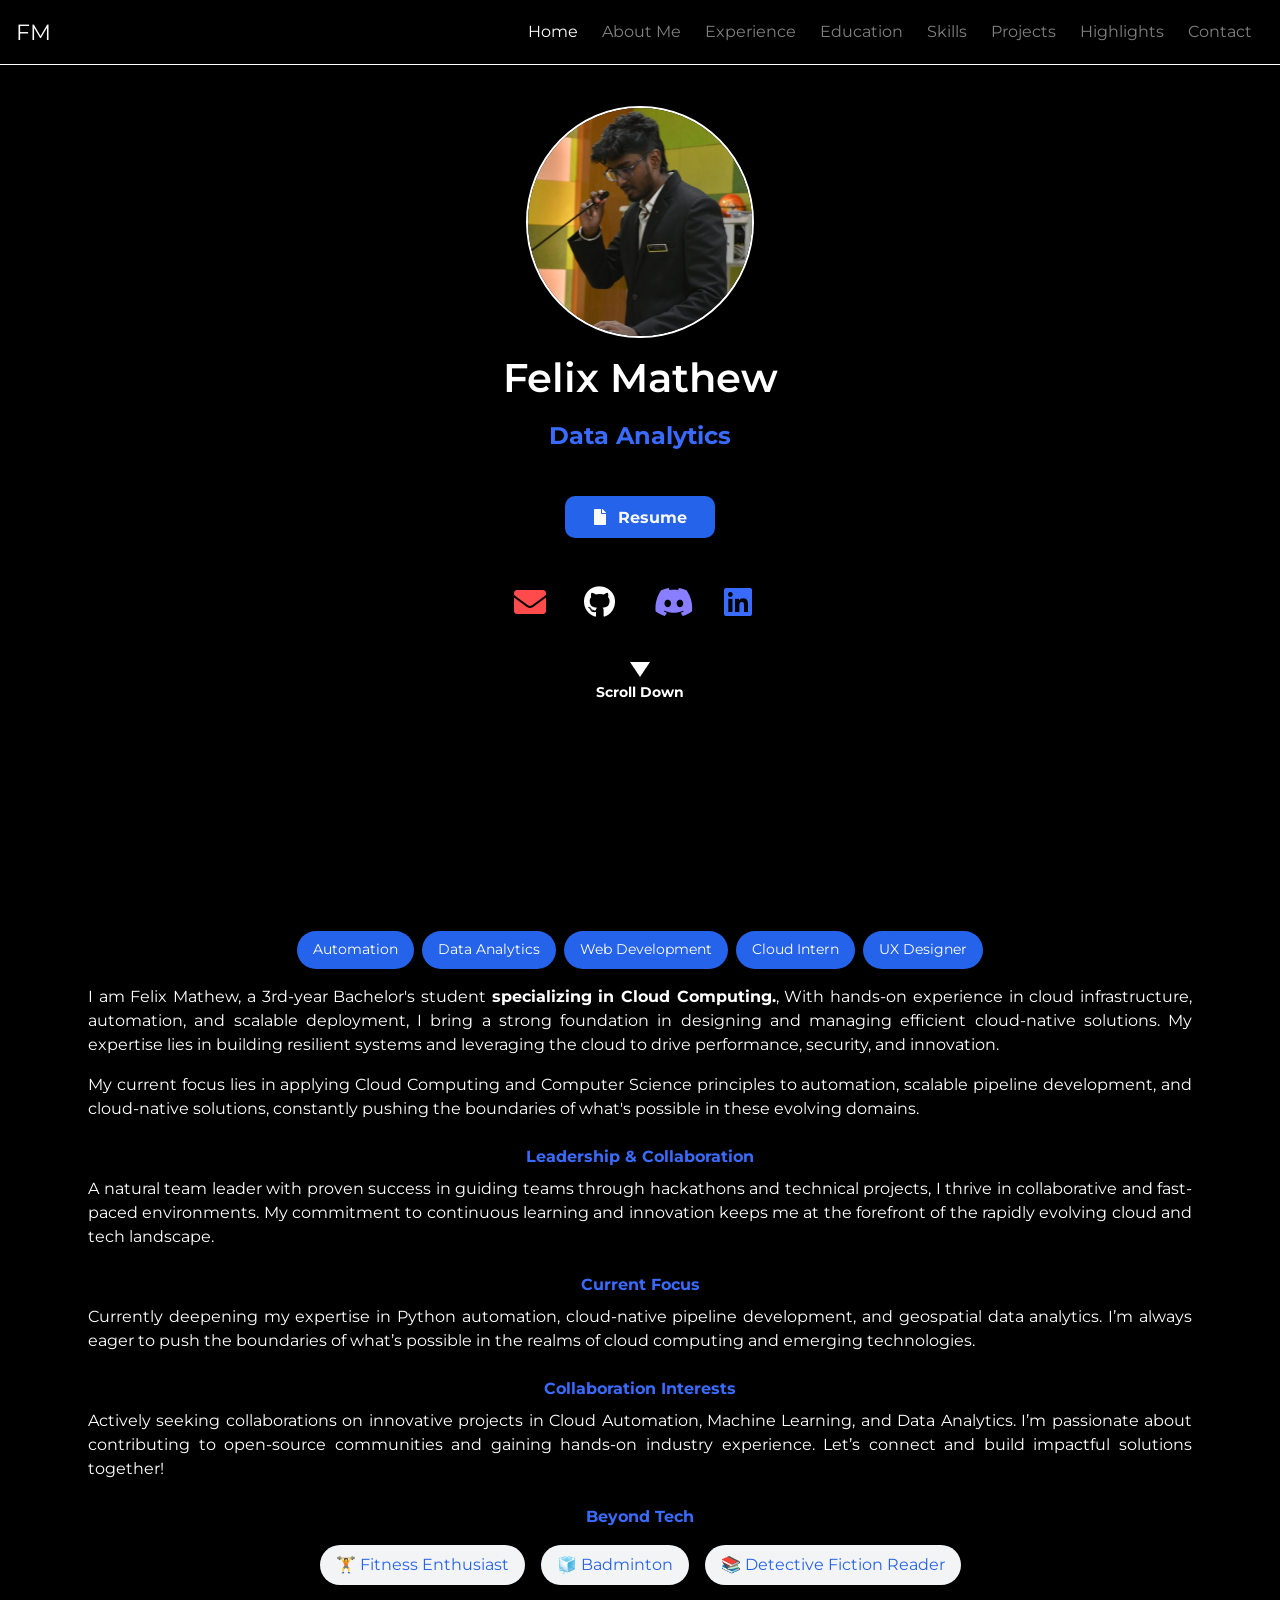
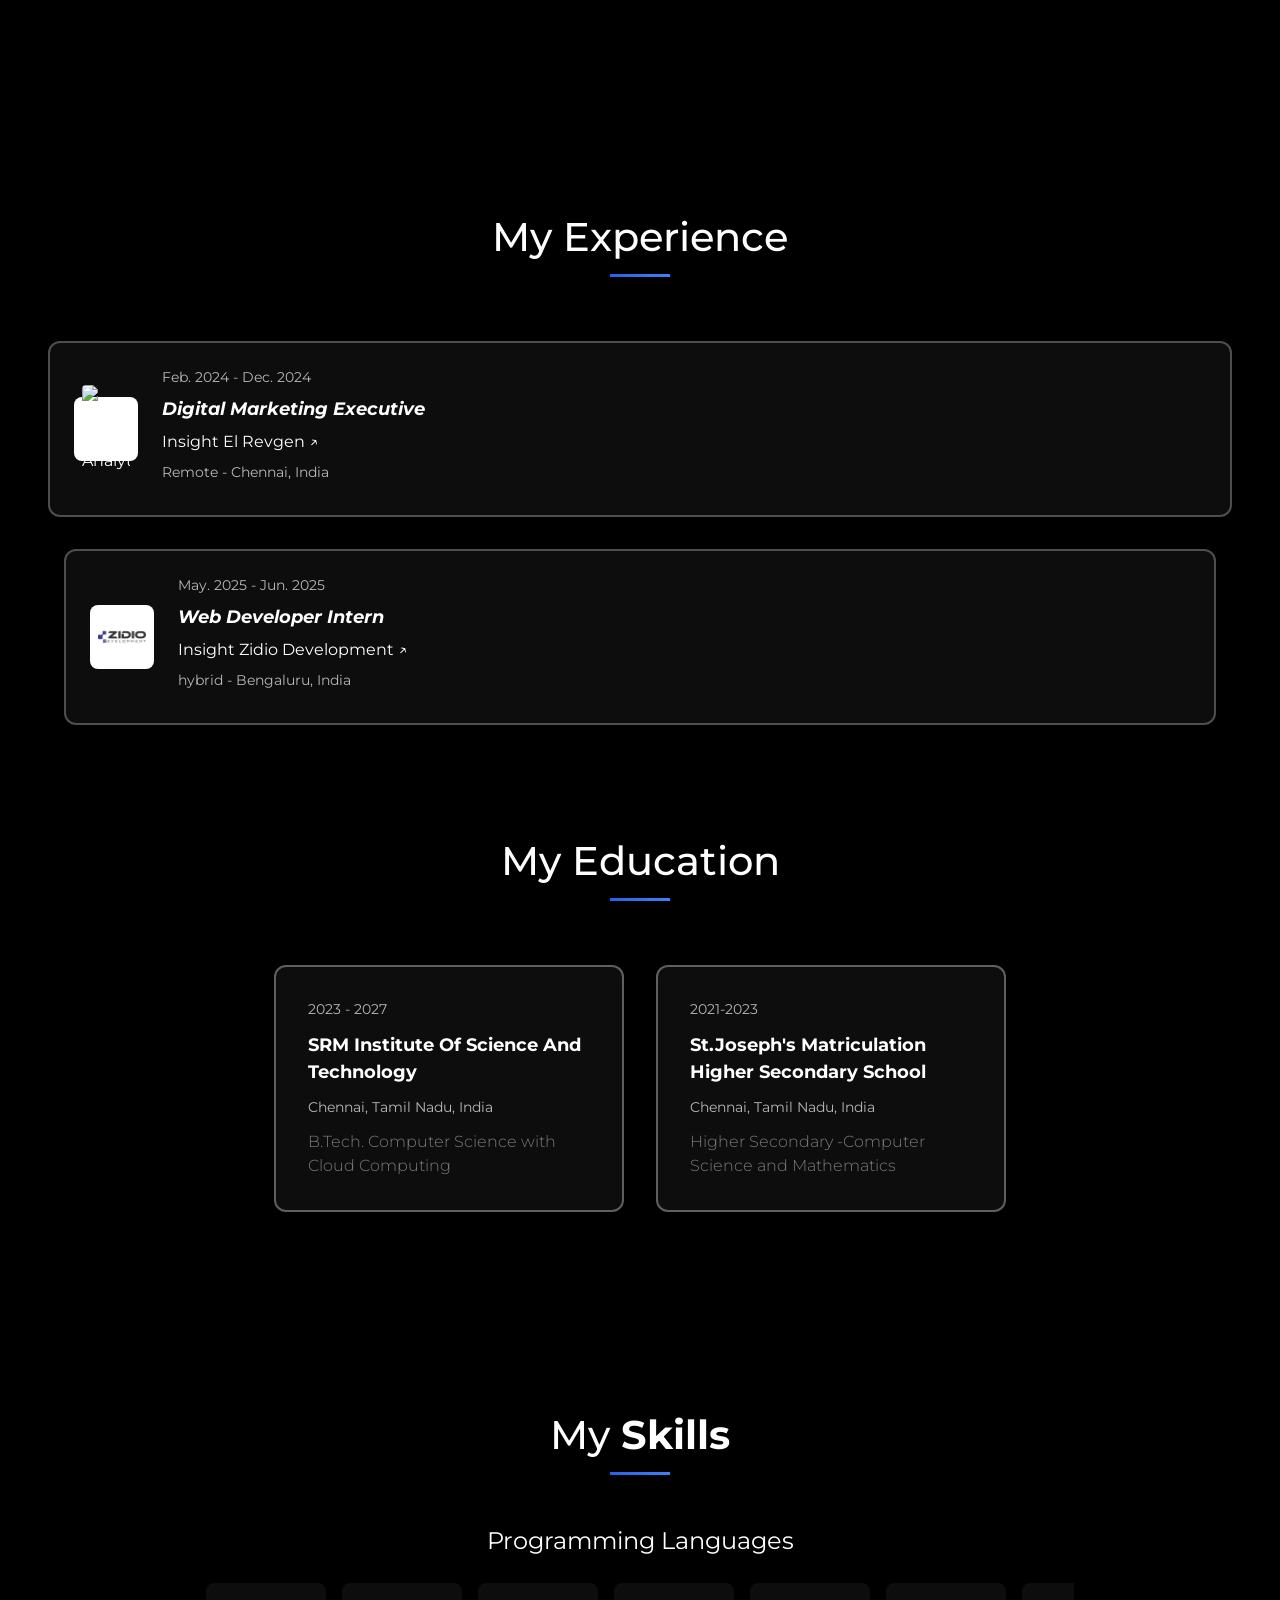
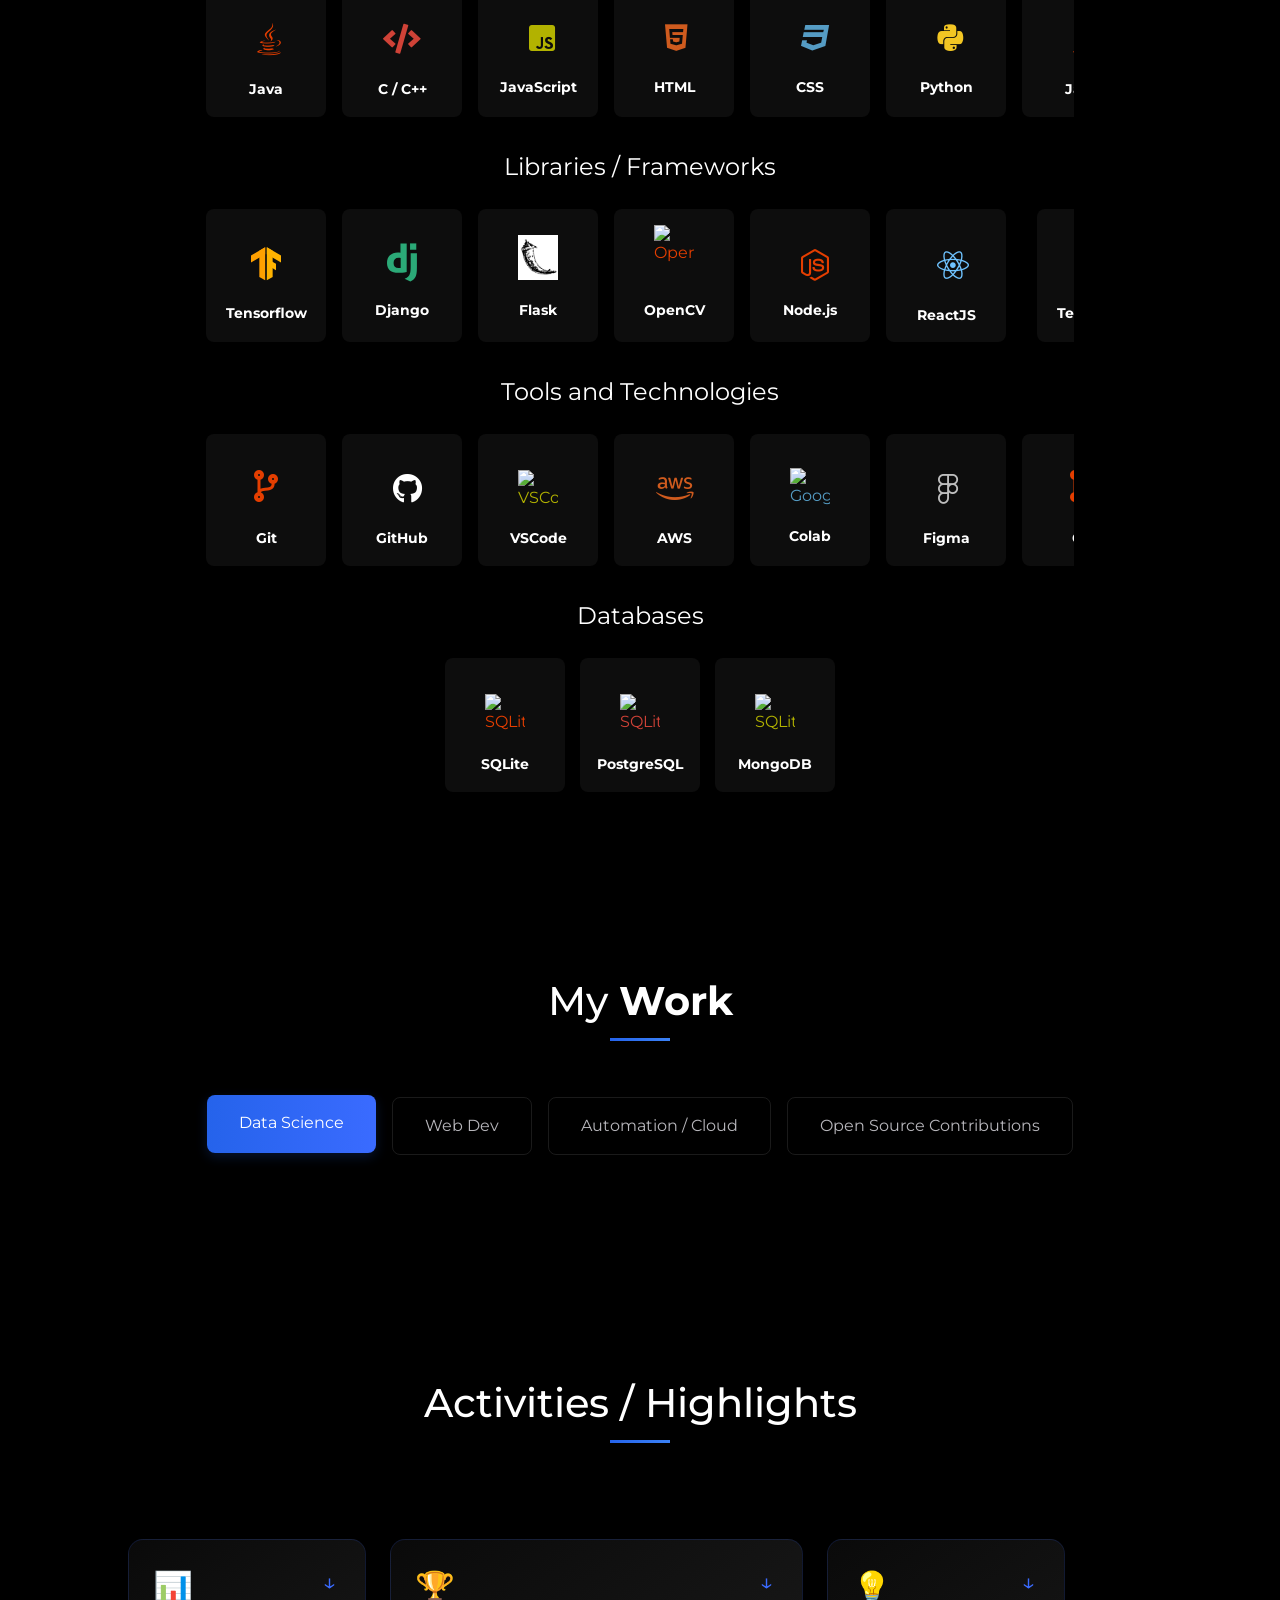
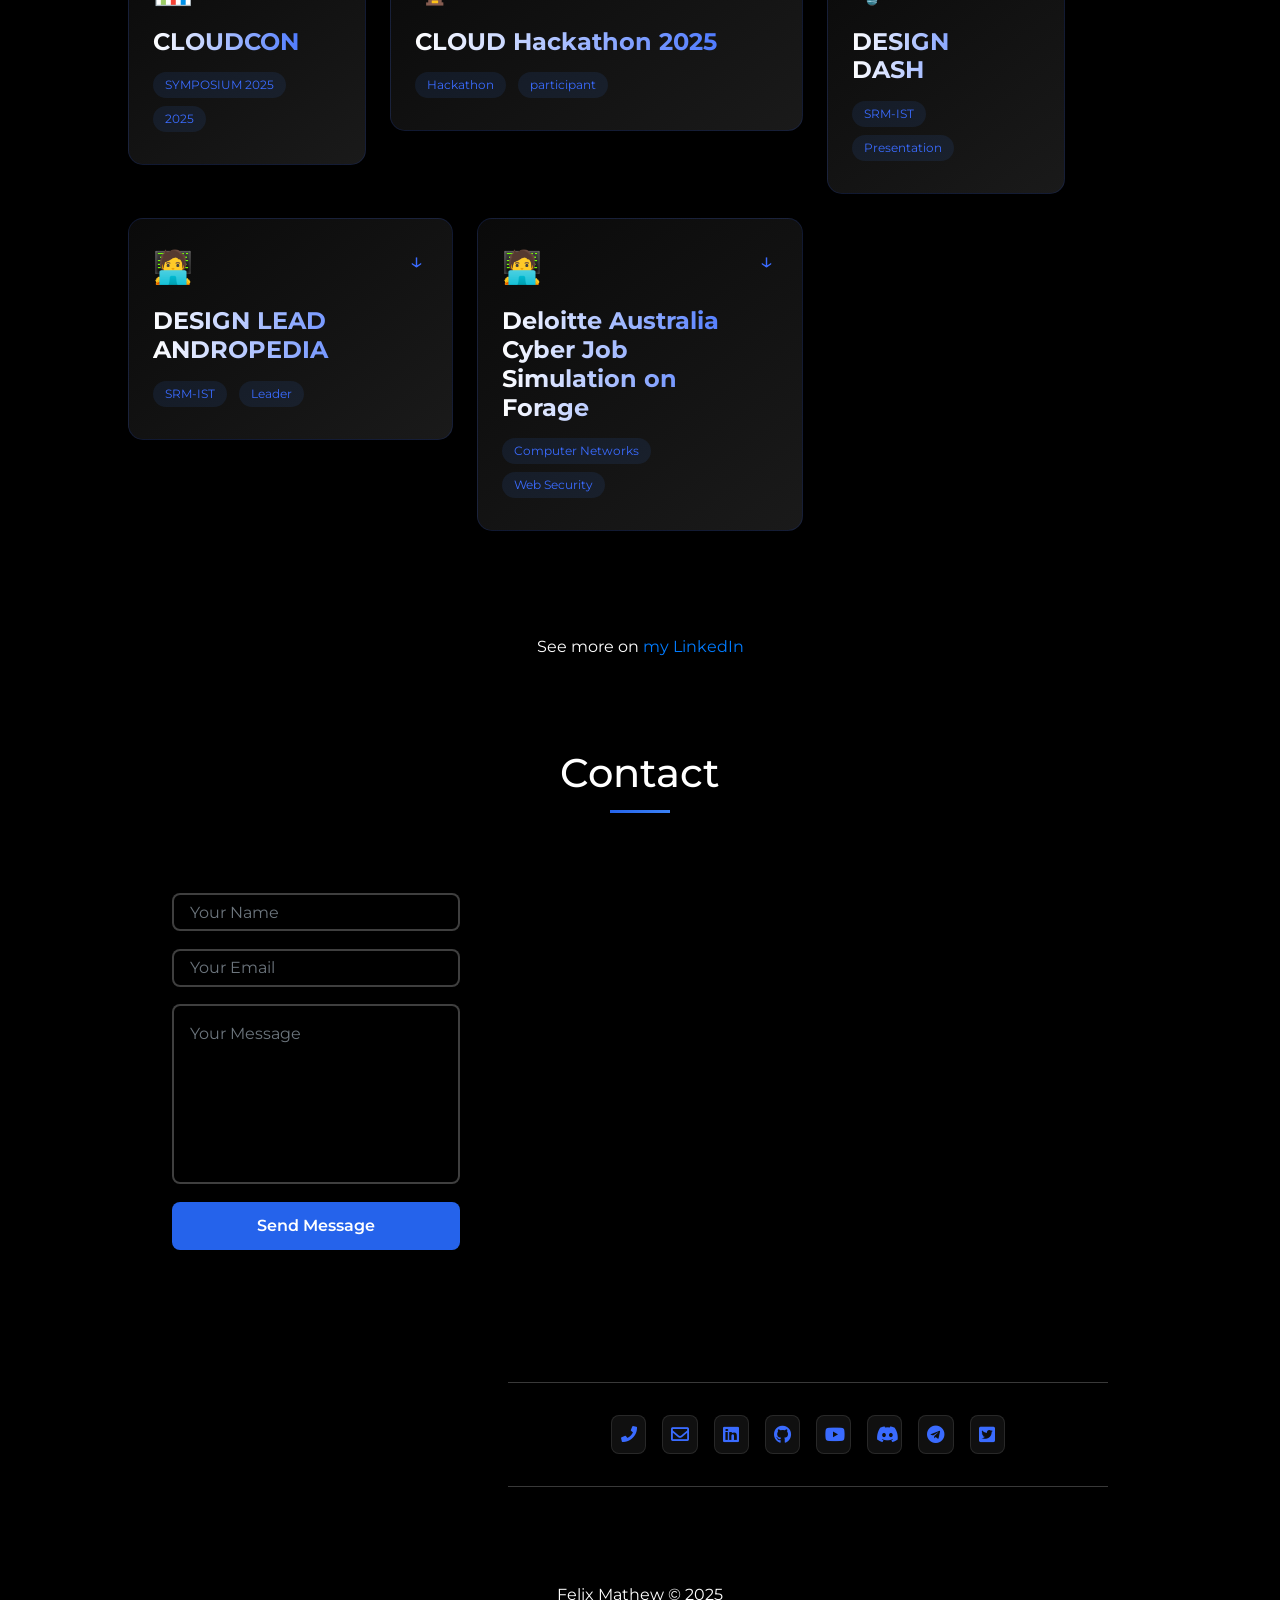
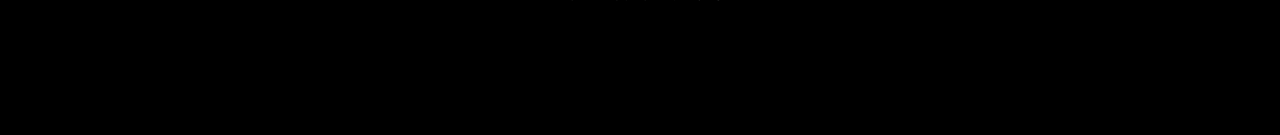
==== commit f0ad6706: "Initial commit" ====
--- a/index.html
+++ b/index.html
@@ -641,51 +641,27 @@
                     <div class="company">
                         <a href="https://www.elrevgen.com/" target="_blank">Insight El Revgen ↗️</a>
                     </div>
-                    <div class="location">Hybrid - Chennai, India</div>
+                    <div class="location">Remote - Chennai, India</div>
                 </div>
             </div>
         </div>
-
-    <!-- Experience Section END -->
-
-    <!-- Community Section START -->
-    <!-- <section id="community">
-        <div class="h1 text-center" data-aos="zoom-in-up"><i class="fas fa-users"></i> My <b>Community</b></div>
-        <div class="d-flex align-items-center">
-            <ul class="list-group p-3 mx-auto" style="width: fit-content;" data-aos="zoom-in-down">
-                <li class="list-group-item">
-                    <div class="row">
-                        <div class="col-auto">
-                            <img class="img m-2 pr-2 pl-2"
-                                src="https://upload.wikimedia.org/wikipedia/commons/thumb/c/c1/Google_%22G%22_logo.svg/768px-Google_%22G%22_logo.svg.png" width="78" />
-                        </div>
-                        <div class="col-auto">
-                            <div class="small" style="color: #b7b6bb">08/2021 - PRESENT</div>
-                            <div class="large font-weight-bold font-italic mt-2" style="color: #FFFFFF;">Category - Android</div>
-                            <div class="large mt-2" style="color: #FFFFFF;"><a class="text-decoration-none"
-                                    href="https://g.dev/shreyaspatil" target="_blank">Google Developer Expert</a></div>
-                        </div>
-                    </div>
-                </li>
-                <li class="list-group-item">
-                    <div class="row">
-                        <div class="col-auto">
-                            <img class="img m-2 pr-2 pl-2"
-                                src="https://pbs.twimg.com/profile_images/1361975143610806272/XvJlVRxW_400x400.jpg" width="78" />
-                        </div>
-                        <div class="col-auto">
-                            <div class="small" style="color: #b7b6bb">11/2020 - 07/2022</div>
-                            <div class="large font-weight-bold font-italic mt-2" style="color: #FFFFFF;">Organizer</div>
-                            <div class="large mt-2" style="color: #FFFFFF;"><a class="text-decoration-none"
-                                    href="https://www.meetup.com/Kotlin-Mumbai/" target="_blank">Kotlin User Group: Mumbai</a></div>
-                        </div>
-                    </div>
-                </li>
-            </ul>
-        </div>
-
-    </section> -->
-    <!-- Community Section END -->
+    
+        <div class="experience-list" data-aos="fade-up">
+        <div class="experience-item">
+            <div class="experience-content">
+                <div class="company-logo">
+                    <img src="Images/images.jpeg" alt="Insight Fusion Analytics"/>
+                </div>
+                <div class="experience-details">
+                    <div class="duration">May. 2025 - Jun. 2025</div>
+                    <div class="position">Web Developer Intern </div>
+                    <div class="company">
+                        <a href="https://www.zidio.in/" target="_blank">Insight Zidio Development ↗️</a>
+                    </div>
+                    <div class="location">hybrid - Bengaluru, India</div>
+                </div>
+            </div>
+        </div>    
 
     <!-- Education Section START -->
     <style>
@@ -2286,13 +2262,13 @@
     <script src="http://threejs.org/examples/js/libs/stats.min.js"></script>
 
     <!-- Google tag (gtag.js) -->
-<script async src="https://www.googletagmanager.com/gtag/js?id=G-8BZLF1WVLV"></script>
+<script async src="https://www.googletagmanager.com/gtag/js?id=G-19D92RHFL6"></script>
 <script>
   window.dataLayer = window.dataLayer || [];
   function gtag(){dataLayer.push(arguments);}
   gtag('js', new Date());
 
-  gtag('config', 'G-8BZLF1WVLV');
+  gtag('config', 'G-19D92RHFL6');
 </script>
 </body>
 
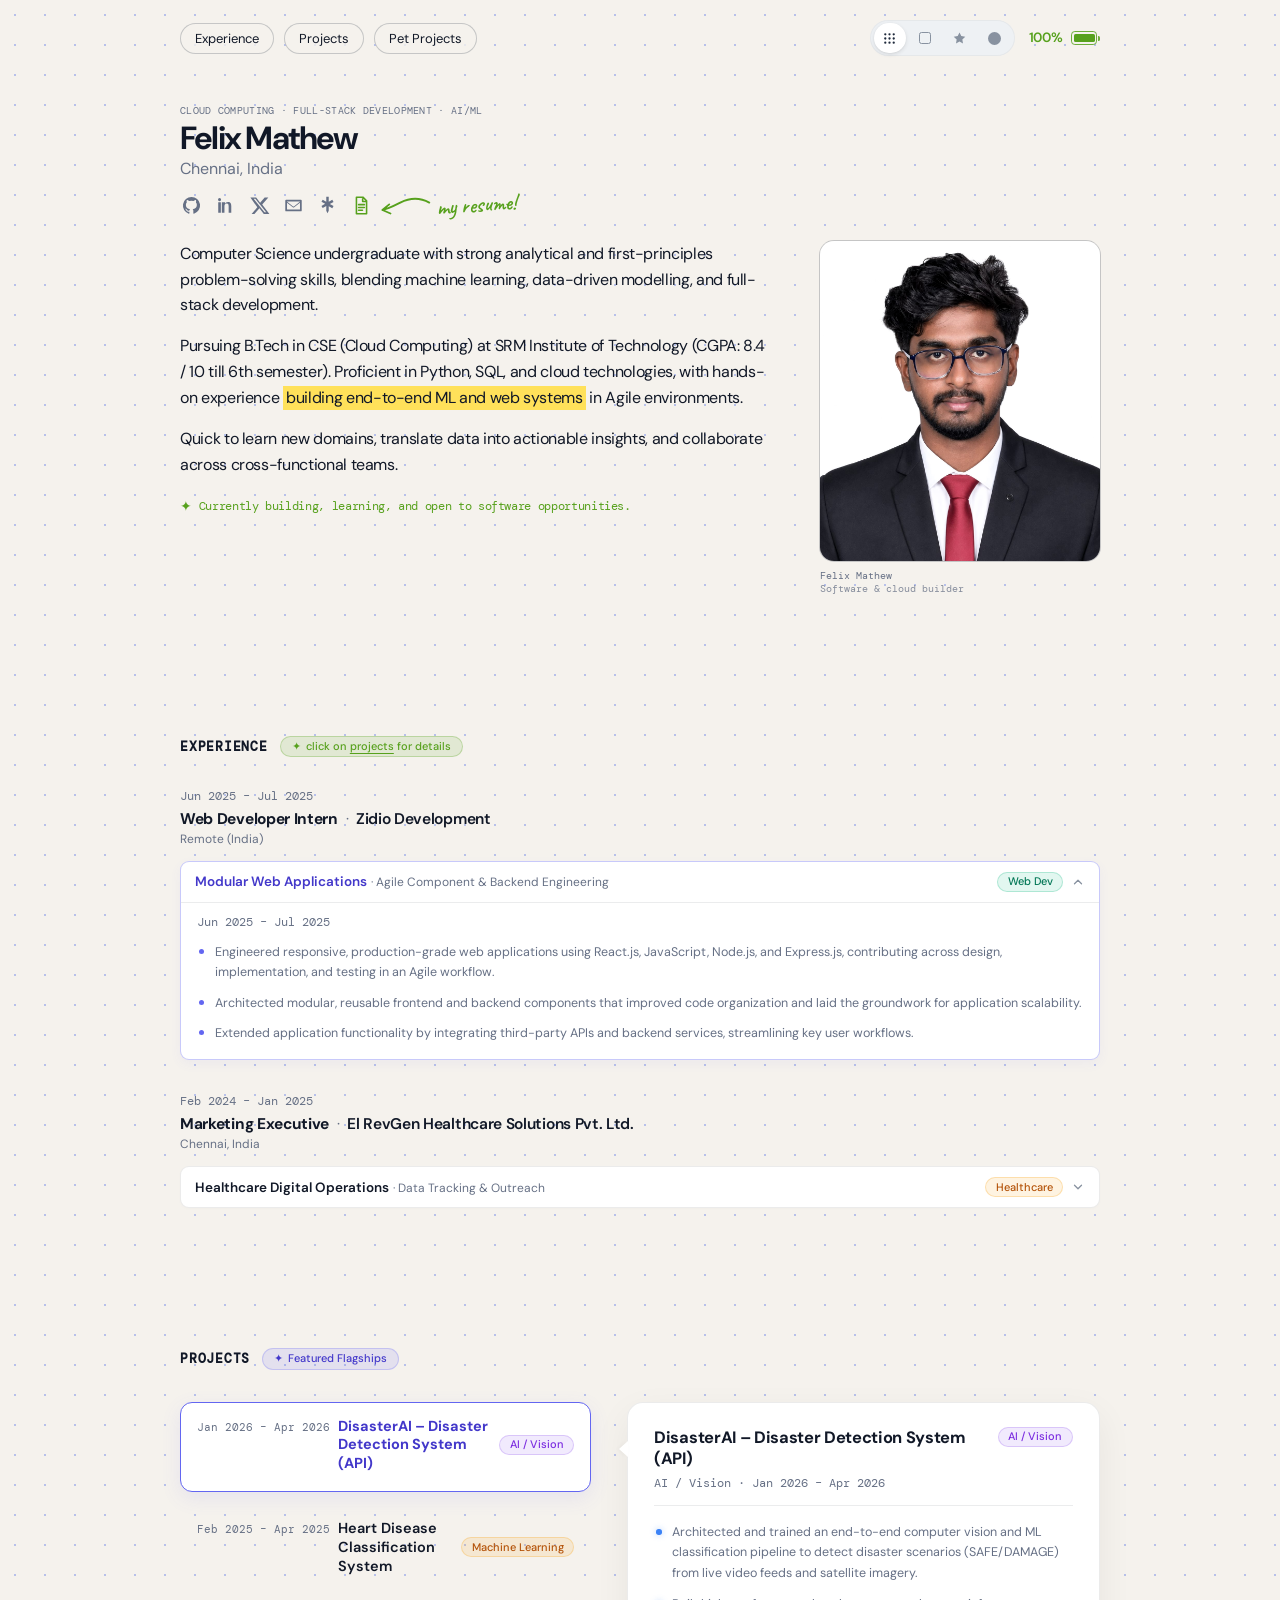
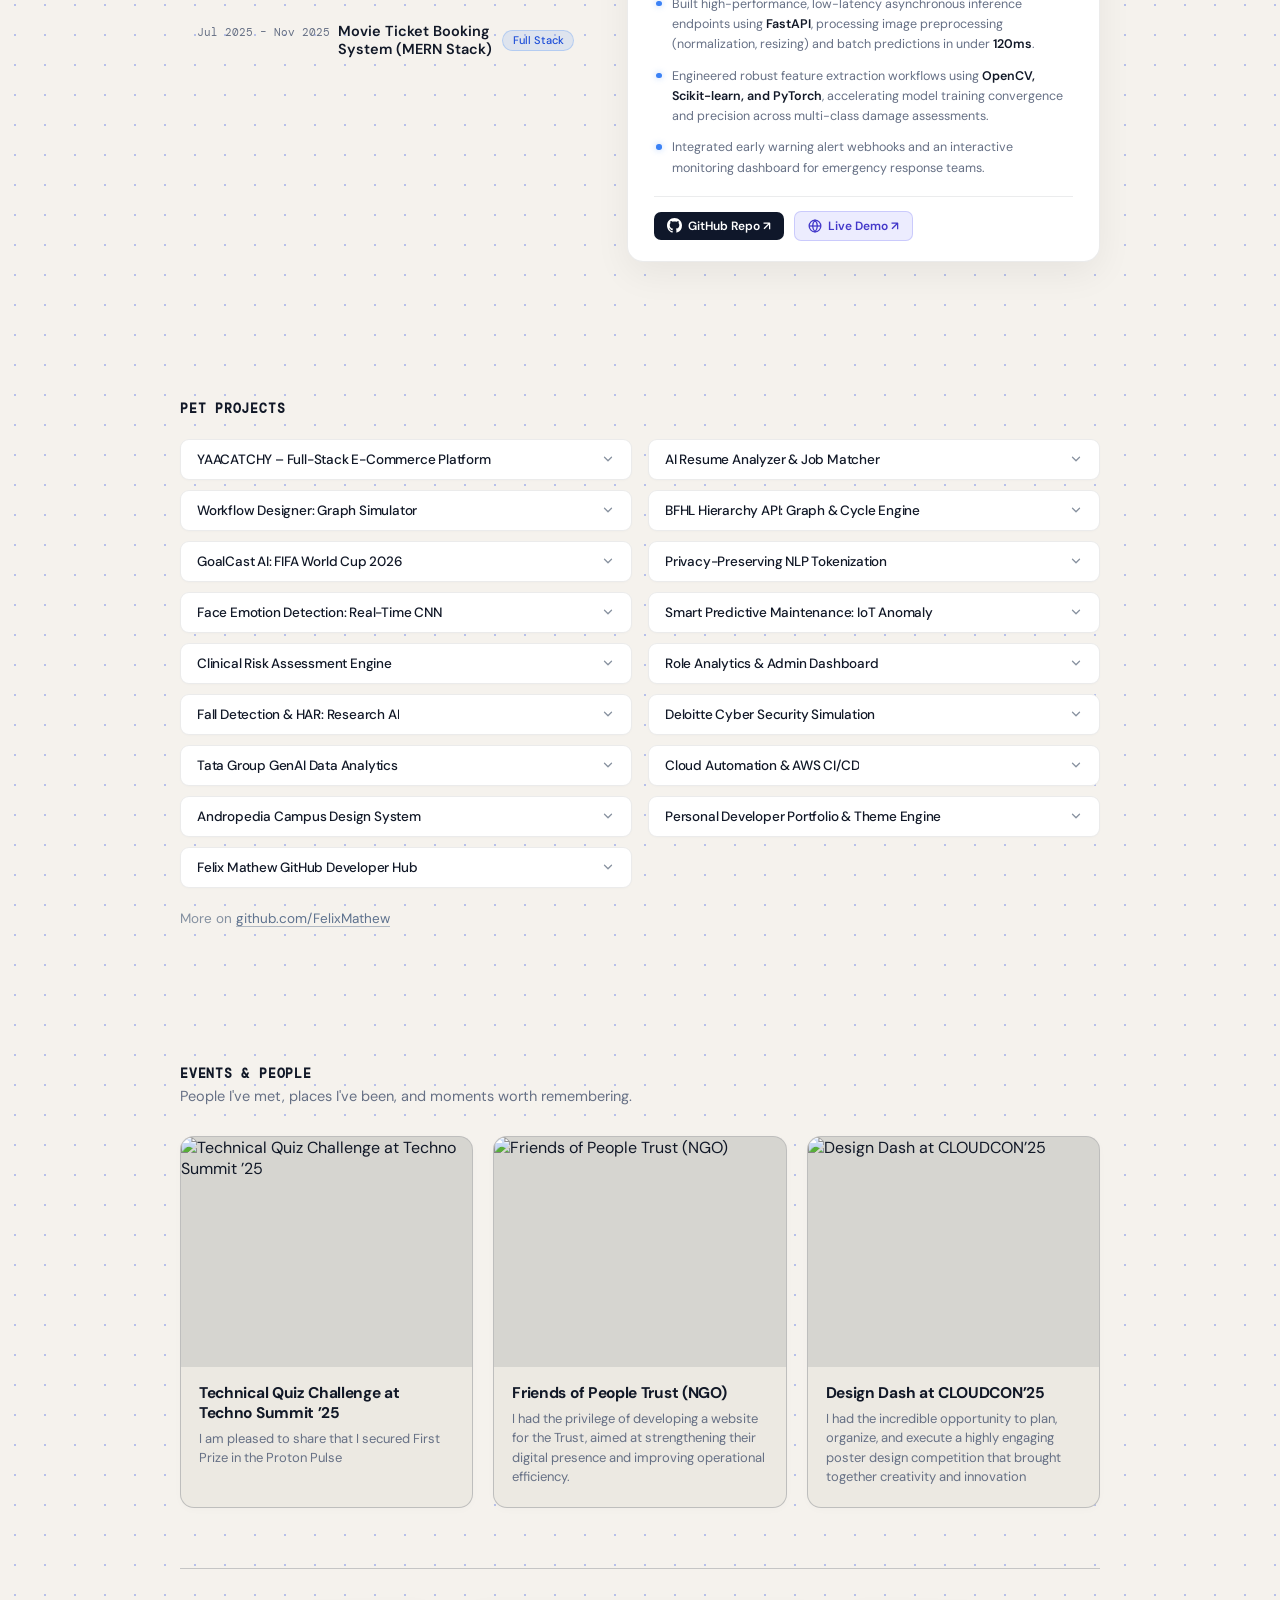
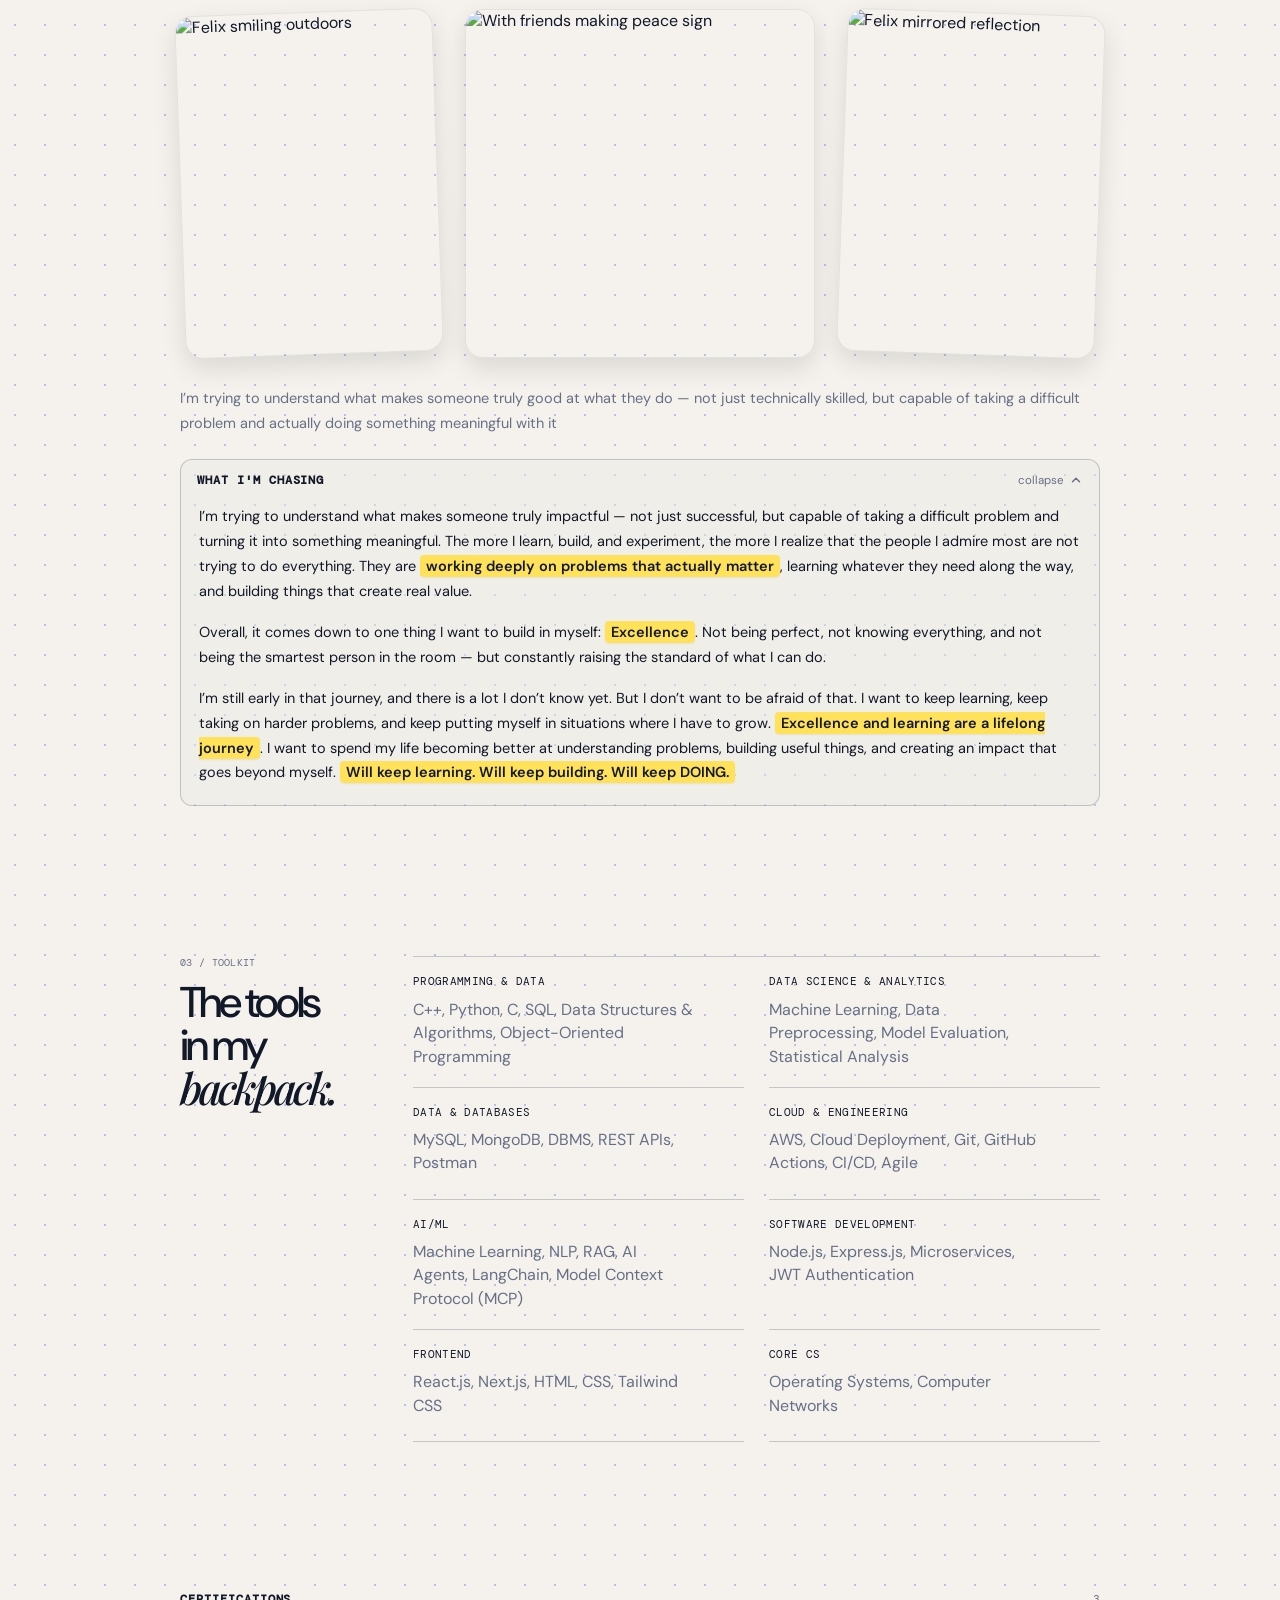
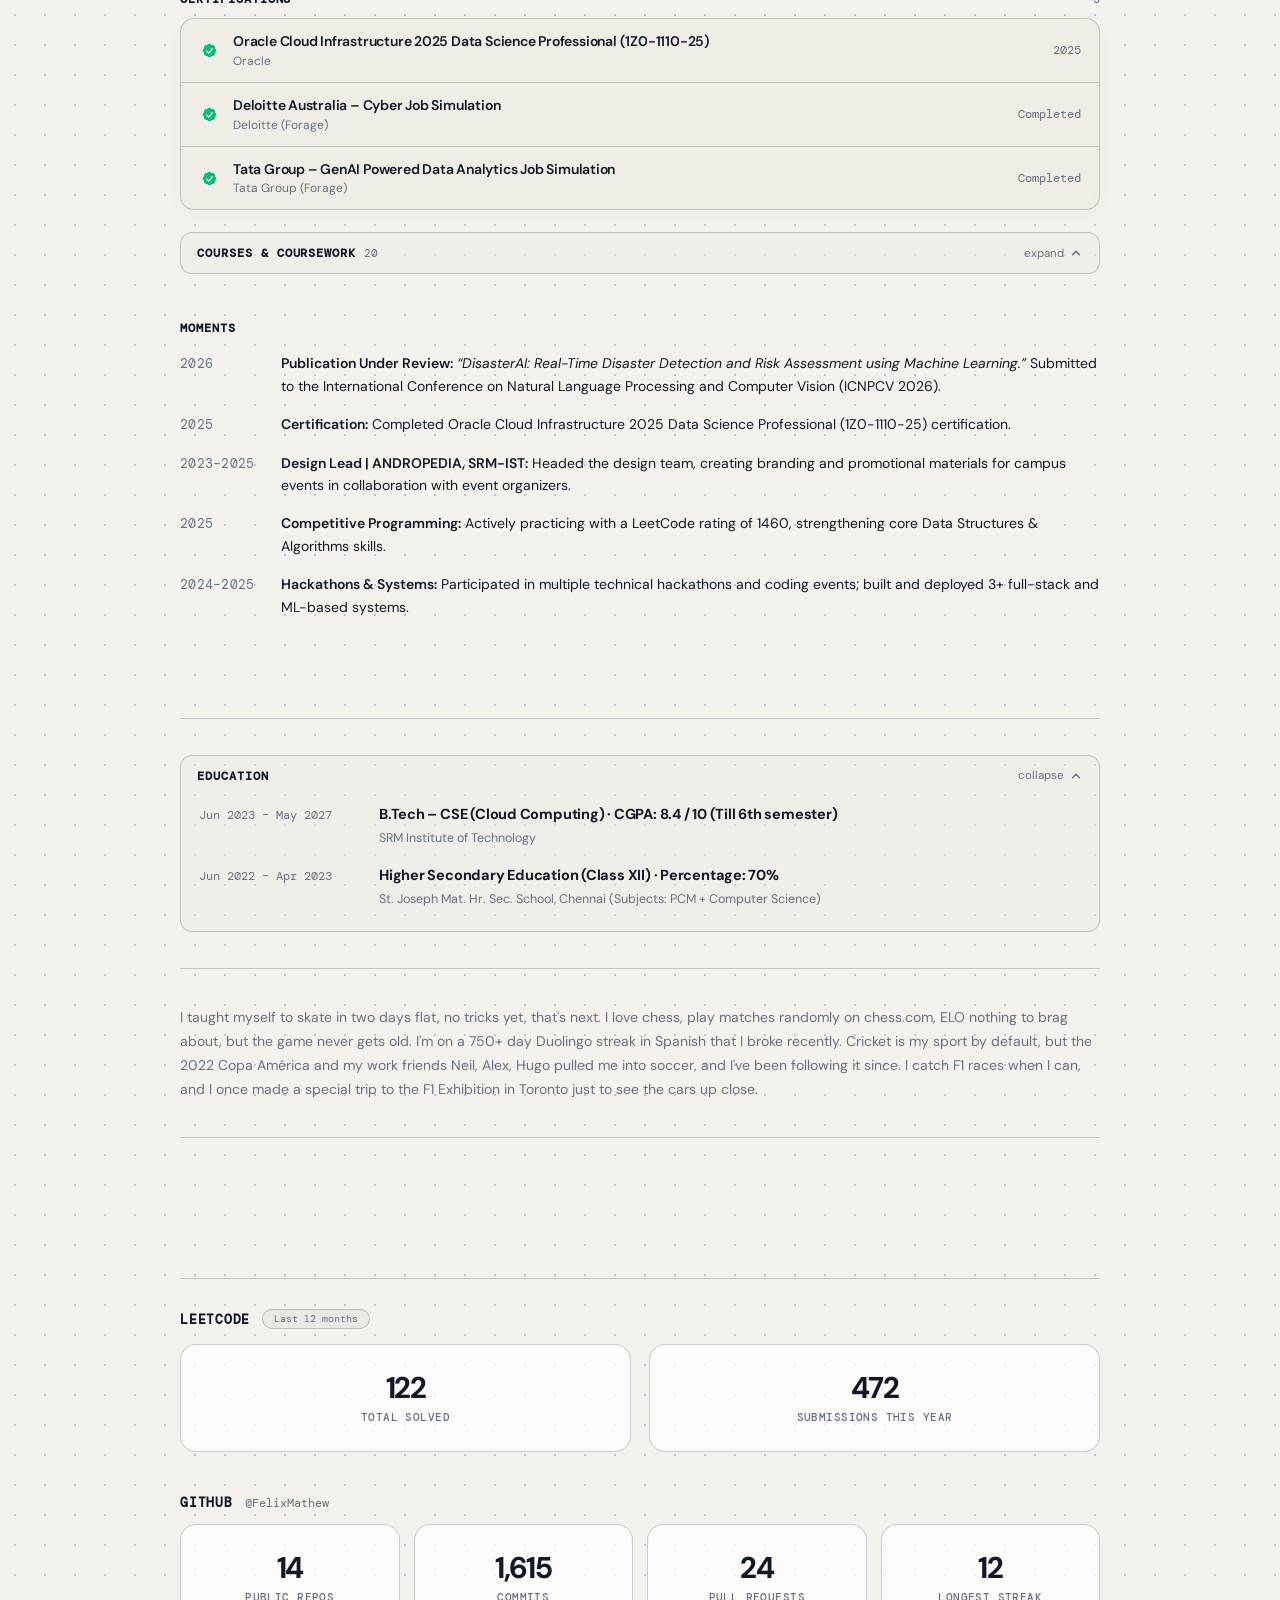
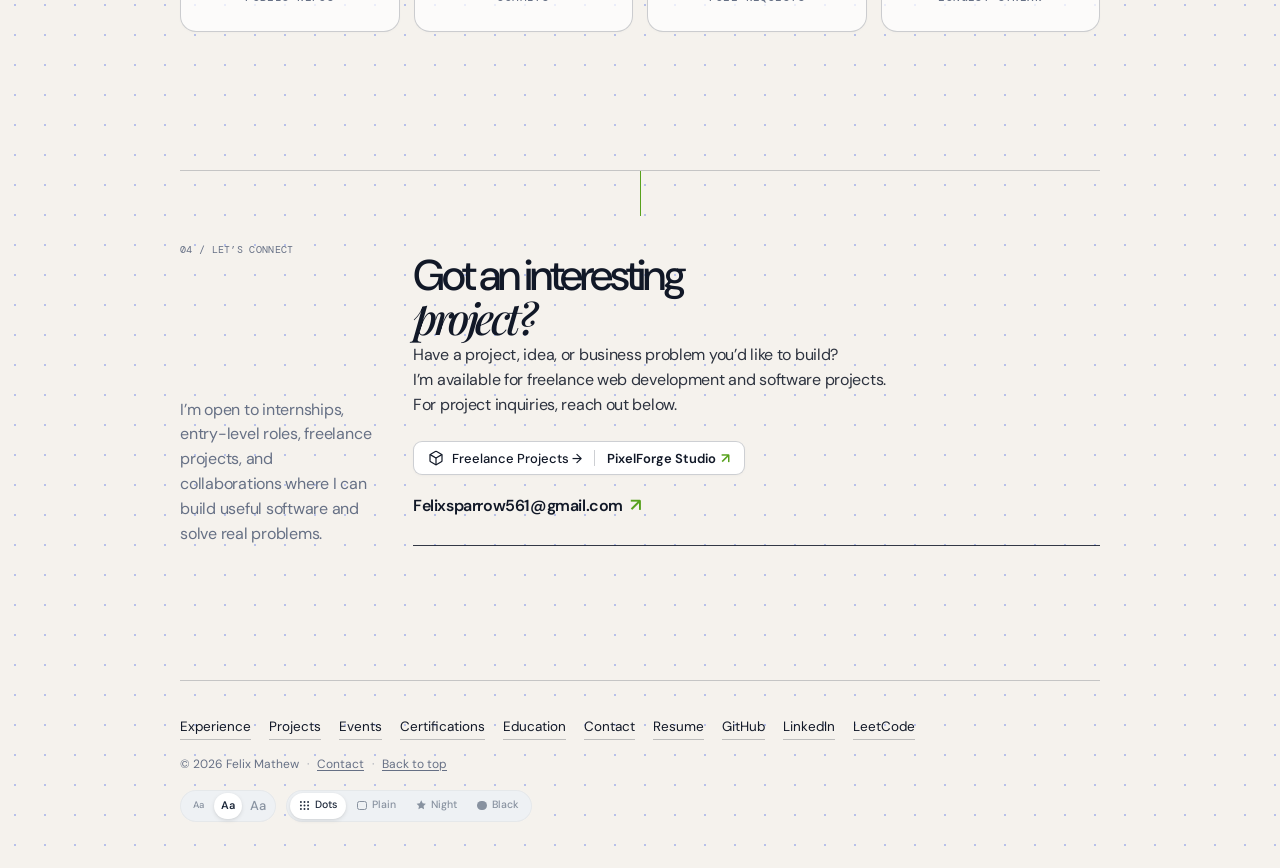
==== commit 47e484e0: "Deploy new modern portfolio design to replace old portfolio" ====
--- a/index.html
+++ b/index.html
@@ -1,2279 +1,1075 @@
-<!DOCTYPE html>
-<html>
-
-<head>
-    <title>Felix Mathew - Portfolio</title>
-    <META name="keywords"
-        content="felix, felix-mathew, FM, FELIX">
-    <META name="description"
-        content="Official portfolio website of Felix Mathew.
-        Software | Cloud Intern | Web Development | UX Designer | DevOps Beginner">
-    <link rel="shortcut icon" href="Images/fmlogo.png" type="image/jpeg" />
-    <link rel="canonical" href="https://felixmathew.co/" />
-    <meta charset="utf-8">
-    <meta name="viewport" content="width=device-width, initial-scale=1">
-
-    <link href="https://fonts.googleapis.com/css?family=Montserrat&display=swap" rel="stylesheet">
-    <link rel="stylesheet" href="https://stackpath.bootstrapcdn.com/bootstrap/4.3.1/css/bootstrap.min.css"
-        integrity="sha384-ggOyR0iXCbMQv3Xipma34MD+dH/1fQ784/j6cY/iJTQUOhcWr7x9JvoRxT2MZw1T" crossorigin="anonymous">
-    <link rel="stylesheet" href="https://use.fontawesome.com/releases/v5.8.1/css/all.css"
-        integrity="sha384-50oBUHEmvpQ+1lW4y57PTFmhCaXp0ML5d60M1M7uH2+nqUivzIebhndOJK28anvf" crossorigin="anonymous">
-    <link rel="stylesheet" href="css/particles.css">
-
-    <script src="./js/particles.js"></script>
-    
-    <script src="https://code.jquery.com/jquery-3.3.1.slim.min.js"
-        integrity="sha384-q8i/X+965DzO0rT7abK41JStQIAqVgRVzpbzo5smXKp4YfRvH+8abtTE1Pi6jizo"
-        crossorigin="anonymous"></script>
-    <script src="https://cdnjs.cloudflare.com/ajax/libs/popper.js/1.14.7/umd/popper.min.js"
-        integrity="sha384-UO2eT0CpHqdSJQ6hJty5KVphtPhzWj9WO1clHTMGa3JDZwrnQq4sF86dIHNDz0W1"
-        crossorigin="anonymous"></script>
-    <script src="https://stackpath.bootstrapcdn.com/bootstrap/4.3.1/js/bootstrap.min.js"
-        integrity="sha384-JjSmVgyd0p3pXB1rRibZUAYoIIy6OrQ6VrjIEaFf/nJGzIxFDsf4x0xIM+B07jRM"
-        crossorigin="anonymous"></script>
-    <script src="https://ajax.googleapis.com/ajax/libs/jquery/3.4.1/jquery.min.js"></script>
-    <script src="js/modernizr.js"></script>
-    <script src="https://cdn.jsdelivr.net/npm/@emailjs/browser@3/dist/email.min.js"></script>
-    <script src="https://cdn.jsdelivr.net/particles.js/2.0.0/particles.min.js"></script>
-    <script src="https://threejs.org/examples/js/libs/stats.min.js"></script>
-    <link rel="stylesheet" type="text/css" href="css/style.css" />
-    <link rel="stylesheet" href="https://cdnjs.cloudflare.com/ajax/libs/animate.css/3.7.2/animate.min.css">
-    <link href="https://unpkg.com/aos@2.3.1/dist/aos.css" rel="stylesheet">
-    <script src="https://unpkg.com/aos@2.3.1/dist/aos.js"></script>
-
-    <meta property="og:title" content="Official portfolio website of Felix Mathew.
-        Software | Cloud Intern | Web Development | UX Designer | DevOps Beginner">
-    <meta property="og:image"
-        content="Images/felix-Linkedin-profile.jpg">
-
-<style>
-@media (max-width: 768px) {
-  /* Experience Section */
-  .experience-container {
-    padding: 2rem 1rem !important;
-  }
-  .experience-list {
-    width: 100% !important;
-    padding: 1rem !important;
-  }
-  .experience-item {
-    flex-direction: column !important;
-    width: 100% !important;
-    margin-bottom: 1.5rem !important;
-  }
-  .experience-content {
-    flex-direction: column !important;
-    align-items: center !important;
-    gap: 1rem !important;
-  }
-  .company-logo {
-    width: 48px !important;
-    height: 48px !important;
-    margin-bottom: 1rem !important;
-  }
-  .experience-details {
-    text-align: center !important;
-  }
-
-  /* Education Section */
-  .education-list {
-    flex-direction: column !important;
-    gap: 1rem !important;
-  }
-  .education-item {
-    width: 90% !important;
-    padding: 1rem !important;
-  }
-
-  /* Skills Section */
-  .marquee__content {
-    flex-wrap: nowrap !important;
-    animation: none !important;
-    justify-content: center !important;
-  }
-  .marquee {
-    overflow-x: auto !important;
-    white-space: nowrap !important;
-  }
-  .skill-item {
-    min-width: 100px !important;
-    flex: 0 0 auto !important;
-  }
-
-  /* My Work / Projects Nav */
-  .work-nav-pills {
-    flex-wrap: wrap !important;
-  }
-  .work-nav-link {
-    flex: 1 1 100% !important;
-    padding: 0.75rem 1rem !important;
-    text-align: center !important;
-  }
-
-  /* Activities Section */
-  .activities-grid {
-    display: flex !important;
-    flex-direction: column !important;
-    align-items: center !important;
-  }
-  .activity-card {
-    width: 90% !important;
-    margin-bottom: 1.5rem !important;
-  }
-}
-</style>
-
-</head>
-
-<body data-spy="scroll" data-target=".navbar" data-offset="50">
-    <div id="particles-js" style="z-index: 0;"></div>
-    <nav id="myNavbar" class="navbar navbar-expand-lg navbar-dark" style="z-index: 99;">
-        <a class="navbar-brand" href="#" style="font-size: 22px; font-weight: 300"><b>FM</b></a>
-        <button class="navbar-toggler" type="button" data-toggle="collapse" data-target="#navbarNav"
-            aria-controls="navbarNav" aria-expanded="false" aria-label="Toggle navigation">
-            <span class="navbar-toggler-icon"></span>
-        </button>
-        <div class="collapse navbar-collapse" id="navbarNav" style="z-index: 99;">
-            <ul class="nav navbar-nav ml-auto" style="z-index: 99;">
-                <li class="nav-item" data-toggle="collapse" data-target=".navbar-collapse.show" style="z-index: 99;">
-                    <a class="nav-link" href="#home">Home</a>
-                </li>
-                <li class="nav-item" data-toggle="collapse" data-target=".navbar-collapse.show" style="z-index: 99">
-                    <a class="nav-link" href="#aboutMe">About Me</a>
-                </li>
-                <li class="nav-item" data-toggle="collapse" data-target=".navbar-collapse.show" style="z-index: 99">
-                    <a class="nav-link" href="#experience">Experience</a>
-                </li>
-                <li class="nav-item" data-toggle="collapse" data-target=".navbar-collapse.show" style="z-index: 99">
-                    <a class="nav-link" href="#education">Education</a>
-                </li>
-                <li class="nav-item" data-toggle="collapse" data-target=".navbar-collapse.show" style="z-index: 99">
-                    <a class="nav-link" href="#skills">Skills</a>
-                </li>
-                <li class="nav-item" data-toggle="collapse" data-target=".navbar-collapse.show" style="z-index: 99">
-                    <a class="nav-link" href="#myWork">Projects</a>
-                </li>
-                <li class="nav-item" data-toggle="collapse" data-target=".navbar-collapse.show" style="z-index: 99">
-                    <a class="nav-link" href="#activities">Highlights</a>
-                </li>
-                <li class="nav-item" data-toggle="collapse" data-target=".navbar-collapse.show" style="z-index: 99">
-                    <a class="nav-link" href="#myContact">Contact</a>
-                </li>
-            </ul>
+<!doctype html>
+<html lang="en">
+  <head>
+    <meta charset="UTF-8" />
+    <meta name="viewport" content="width=device-width, initial-scale=1.0" />
+    <meta name="description" content="Portfolio of Felix Mathew — Cloud Computing student and full-stack developer." />
+    <title>Felix Mathew — Cloud Computing & Software</title>
+    <link rel="stylesheet" href="styles.css" />
+  </head>
+  <body data-mode="dots">
+    <div class="sky" aria-hidden="true">
+      <div class="moon"></div>
+      <div class="shooting-star star-1"></div>
+      <div class="shooting-star star-2"></div>
+      <span class="twinkle-star t1"></span>
+      <span class="twinkle-star t2"></span>
+      <span class="twinkle-star t3"></span>
+      <span class="twinkle-star t4"></span>
+      <span class="twinkle-star t5"></span>
+      <span class="twinkle-star t6"></span>
+    </div>
+    <div class="site-shell">
+      <header class="topbar">
+        <nav class="jump-nav" aria-label="Quick links">
+          <a href="#experience">Experience</a>
+          <a href="#projects">Projects</a>
+          <a href="#pet-projects">Pet Projects</a>
+        </nav>
+        <div class="topbar-right">
+          <div class="mode-control" role="group" aria-label="Appearance">
+            <button class="mode-button is-active" type="button" data-mode-value="dots" aria-label="Dot grid mode" title="Dot grid">
+              <svg class="icon-dots-grid" viewBox="0 0 16 16" width="13" height="13" fill="currentColor">
+                <circle cx="2.8" cy="2.8" r="1.4"/>
+                <circle cx="8" cy="2.8" r="1.4"/>
+                <circle cx="13.2" cy="2.8" r="1.4"/>
+                <circle cx="2.8" cy="8" r="1.4"/>
+                <circle cx="8" cy="8" r="1.4"/>
+                <circle cx="13.2" cy="8" r="1.4"/>
+                <circle cx="2.8" cy="13.2" r="1.4"/>
+                <circle cx="8" cy="13.2" r="1.4"/>
+                <circle cx="13.2" cy="13.2" r="1.4"/>
+              </svg>
+            </button>
+            <button class="mode-button" type="button" data-mode-value="plain" aria-label="Plain light mode" title="Plain">
+              <span class="icon-square"></span>
+            </button>
+            <button class="mode-button" type="button" data-mode-value="night" aria-label="Night mode" title="Night">
+              <svg class="icon-star-svg" viewBox="0 0 16 16" width="13" height="13" fill="currentColor">
+                <path d="M8 .5l2.2 4.5 4.9.7-3.6 3.5.8 4.9L8 11.8l-4.3 2.3.8-4.9-3.6-3.5 4.9-.7L8 .5z"/>
+              </svg>
+            </button>
+            <button class="mode-button" type="button" data-mode-value="black" aria-label="Black mode" title="Black">
+              <span class="icon-moon"></span>
+            </button>
+          </div>
+
+          <div class="battery-status" id="batteryStatus" title="Battery level">
+            <span class="battery-percent" id="batteryPercent">84%</span>
+            <div class="battery-indicator" aria-hidden="true">
+              <div class="battery-shell">
+                <div class="battery-bar" id="batteryLevel" style="width: 84%;"></div>
+              </div>
+              <div class="battery-nipple"></div>
+            </div>
+          </div>
         </div>
-    </nav>
-
-    <style>
-        #imgstyles {
-            border-radius: 50%;
-            border: 2px solid #FFFFFF;
-            margin-bottom: 10px;
-        }
-
-        #imgstyles:hover {
-            transform: scale(1.05);
-            transition: transform 0.2s;
-        }
-    </style>
-
-    <!-- Home Section START -->
-    <section id="home" style="margin-top: 2%">
-        <img id="imgstyles" class="d-block mx-auto" src="Images/felix-Linkedin-profile.jpg" height="232" width="auto"
-            data-aos="zoom-in-up">
-        <div class="h1 mt-3 text-center" style="color: #FFFFFF; font-weight: 600">Felix Mathew</div>
-
-        <div class="cd-intro m-3 text-center">
-            <h4 class="cd-headline slide">
-                <span class="cd-words-wrapper" style="width:250px !important; color: #3a6bff">
-                    <b class="is-visible">Automation</b>
-                    <b>Data Analytics</b>
-                    <b>Web Dev</b>
-                    <b>DevOps Beginner</b>
-                    <b>CLOUD INTERN</b>
-                    <b>UX DESIGNER</b>
+      </header>
+
+      <main>
+        <section class="intro" id="top" aria-labelledby="name">
+          <div class="identity reveal">
+            <p class="eyebrow">Cloud computing · Full-stack development · AI/ML</p>
+            <h1 id="name">Felix Mathew</h1>
+            <p class="location">India</p>
+            <div class="socials" aria-label="Contact Felix">
+              <a class="icon-link" href="https://github.com/FelixMathew" target="_blank" rel="noreferrer" aria-label="Felix on GitHub" title="GitHub"><svg viewBox="0 0 24 24" aria-hidden="true"><path d="M12 2.2a9.8 9.8 0 0 0-3.1 19.1c.5.1.7-.2.7-.5v-1.8c-2.8.6-3.4-1.2-3.4-1.2-.5-1.1-1.1-1.4-1.1-1.4-.9-.6.1-.6.1-.6 1 .1 1.5 1 1.5 1 .9 1.5 2.3 1.1 2.9.8.1-.6.4-1.1.7-1.4-2.3-.3-4.7-1.1-4.7-5a3.9 3.9 0 0 1 1-2.7c-.1-.3-.4-1.3.1-2.7 0 0 .8-.3 2.7 1a9.5 9.5 0 0 1 4.9 0c1.9-1.3 2.7-1 2.7-1 .5 1.4.2 2.4.1 2.7a3.9 3.9 0 0 1 1 2.7c0 3.9-2.4 4.7-4.7 5 .4.3.7 1 .7 1.9v2.8c0 .3.2.6.7.5A9.8 9.8 0 0 0 12 2.2Z"/></svg></a>
+              <a class="icon-link" href="https://www.linkedin.com/in/felixmathew07" target="_blank" rel="noreferrer" aria-label="Felix on LinkedIn" title="LinkedIn"><svg viewBox="0 0 24 24" aria-hidden="true"><path d="M5.2 3.5A1.7 1.7 0 1 1 5.2 7a1.7 1.7 0 0 1 0-3.5ZM3.7 8.3h3v12h-3v-12Zm4.9 0h2.9V10c.4-.9 1.5-2 3.4-2 3.1 0 3.7 2 3.7 4.7v7.6h-3v-6.9c0-1.6 0-3.7-2.2-3.7s-2.6 1.8-2.6 3.5v7h-3v-12Z"/></svg></a>
+              <span class="icon-link is-static" title="Add your X link" aria-label="X profile link to add"><svg viewBox="0 0 24 24" aria-hidden="true"><path d="M18.9 2.8h3.2l-7 8 8.2 10.8h-6.4l-5-6.5-5.7 6.5H3l6.5-7.5L1.6 2.8h6.6l4.5 6 5.2-6Zm-1.1 17 1.8-.1L7.2 4.4H5.3l12.5 15.4Z"/></svg></span>
+              <a class="icon-link" href="mailto:Felixsparrow561@gmail.com" aria-label="Email Felix" title="Email"><svg viewBox="0 0 24 24" aria-hidden="true"><path d="M3.6 5.4h16.8c.6 0 1 .5 1 1v11.2c0 .6-.4 1-1 1H3.6c-.6 0-1-.4-1-1V6.4c0-.5.4-1 1-1Zm.8 2 7.1 5.7c.3.2.7.2 1 0l7.1-5.7H4.4Zm15 9.2V8.8l-6.6 5.3a1.3 1.3 0 0 1-1.6 0L4.6 8.8v7.8h14.8Z"/></svg></a>
+              <a class="icon-link" href="https://linktr.ee/felixmat007" target="_blank" rel="noreferrer" aria-label="Felix's Linktree" title="Linktree"><svg viewBox="0 0 24 24" aria-hidden="true"><path d="M10.6 2h2.8v5.8l4.1-2.3 1.4 2.4-4.2 2.4 4.2 2.4-1.4 2.4-4.1-2.3V18l-1.4 2.8-1.4-2.8v-5.4l-4.1 2.3-1.4-2.4 4.2-2.4-4.2-2.4 1.4-2.4 4.1 2.3V2Z"/></svg></a>
+              <a class="resume-callout" href="assets/felix-mathew-resume.pdf" target="_blank" rel="noreferrer" aria-label="Open Felix's resume"><svg class="document-icon" viewBox="0 0 24 24" aria-hidden="true"><path d="M6.2 2.5h7.4l4.2 4.1v14.9H6.2V2.5Zm7.1 1.9v3.1h3.2M8.7 11h6.6M8.7 14.2h6.6M8.7 17.4h4.4"/></svg><svg class="resume-arrow" viewBox="0 0 61 23" aria-hidden="true"><path d="M59 7.5C48 1.5 36 2 25 7.5 17.5 11.3 11.5 14.8 4 16.2M12 9.6 4 16.2l9.5 4.1"/></svg><span>my resume!</span></a>
+            </div>
+          </div>
+
+          <div class="intro-grid reveal">
+            <figure class="profile">
+              <div class="photo-frame"><img src="assets/felix-mathew.jpeg" alt="Felix Mathew" /></div>
+              <figcaption>Felix Mathew<br /><span>Software &amp; cloud builder</span></figcaption>
+            </figure>
+            <div class="bio">
+              <p>
+                Hey, I’m Felix, <mark>a Computer Science student specializing in Cloud Computing.</mark>
+                I build full-stack and machine-learning systems that are useful, scalable, and grounded in real people’s needs.
+              </p>
+              <p>
+                I’m pursuing a B.Tech in CSE Cloud Computing at SRM Institute of Technology (CGPA 8.3/10, expected 2027). My work moves between React and backend services, cloud deployment, databases, and the curious edge of AI.
+              </p>
+              <p>
+                I enjoy translating a rough problem into a clear product: understanding the workflow, building the system end to end, and polishing the details that make it dependable. I’m especially drawn to cloud-native software, intelligent automation, and computer vision.
+              </p>
+              <p class="availability-note"><span>✦</span> Currently building, learning, and open to software opportunities.</p>
+            </div>
+          </div>
+        </section>
+
+        <section class="experience-interactive reveal" id="experience" aria-labelledby="experience-title">
+          <div class="exp-header-row">
+            <h2 id="experience-title" class="exp-heading">EXPERIENCE</h2>
+            <div class="exp-hint-pill">
+              <span class="hint-sparkle">✦</span>
+              <span>click on <span class="exp-underline">projects</span> for details</span>
+            </div>
+          </div>
+
+          <div class="exp-timeline-col">
+            <!-- Role 1: Zidio Development -->
+            <div class="exp-role-block" data-role="zidio-development">
+              <div class="exp-role-date-col">Jun 2025 · Jul 2025</div>
+              <h3 class="exp-role-title">Web Developer Intern <i>·</i> <span class="exp-role-company">Zidio Development</span></h3>
+              <div class="exp-role-location">Remote (India)</div>
+              
+              <div class="exp-projects-track">
+                <!-- Project 1: Modular Web Applications -->
+                <div class="exp-project-card is-open" data-proj-id="modular-web-applications">
+                  <div class="exp-project-header">
+                    <div class="exp-project-text">
+                      <span class="exp-project-name">Modular Web Applications</span>
+                      <span class="exp-project-sub">· Agile Component &amp; Backend Engineering</span>
+                    </div>
+                    <div class="exp-project-actions">
+                      <span class="domain-tag tag-web">Web Dev</span>
+                      <span class="exp-chevron">
+                        <svg viewBox="0 0 24 24" width="14" height="14" fill="none" stroke="currentColor" stroke-width="2.2" stroke-linecap="round" stroke-linejoin="round"><polyline points="6 9 12 15 18 9"/></svg>
+                      </span>
+                    </div>
+                  </div>
+                  <div class="exp-project-body">
+                    <div class="exp-project-period">Jun 2025 · Jul 2025</div>
+                    <ul class="exp-project-bullets">
+                      <li>Engineered responsive, production-grade web applications using <strong>React.js, JavaScript, Node.js, and Express.js</strong>, contributing across design, implementation, and testing in an Agile workflow.</li>
+                      <li>Architected modular, reusable frontend and backend components that improved code organization and laid the groundwork for application scalability.</li>
+                      <li>Extended application functionality by integrating third-party APIs and backend services, streamlining key user workflows.</li>
+                    </ul>
+                  </div>
+                </div>
+              </div>
+            </div>
+
+            <!-- Role 2: El RevGen Healthcare -->
+            <div class="exp-role-block" data-role="el-revgen-healthcare-solutions-pvt-ltd-">
+              <div class="exp-role-date-col">Feb 2024 · Jan 2025</div>
+              <h3 class="exp-role-title">Marketing Executive <i>·</i> <span class="exp-role-company">El RevGen Healthcare Solutions Pvt. Ltd.</span></h3>
+              <div class="exp-role-location">Chennai, India</div>
+              
+              <div class="exp-projects-track">
+                <!-- Project 1 -->
+                <div class="exp-project-card is-open" data-proj-id="healthcare-digital-operations">
+                  <div class="exp-project-header">
+                    <div class="exp-project-text">
+                      <span class="exp-project-name">Healthcare Digital Operations</span>
+                      <span class="exp-project-sub">· Data Tracking &amp; Outreach</span>
+                    </div>
+                    <div class="exp-project-actions">
+                      <span class="domain-tag tag-health">Healthcare</span>
+                      <span class="exp-chevron">
+                        <svg viewBox="0 0 24 24" width="14" height="14" fill="none" stroke="currentColor" stroke-width="2.2" stroke-linecap="round" stroke-linejoin="round"><polyline points="6 9 12 15 18 9"/></svg>
+                      </span>
+                    </div>
+                  </div>
+                  <div class="exp-project-body">
+                    <div class="exp-project-period">Feb 2024 · Jan 2025</div>
+                    <ul class="exp-project-bullets">
+                      <li>Drove digital marketing and client engagement initiatives for healthcare services, managing outreach and lead generation.</li>
+                      <li>Executed data tracking and performance-reporting campaigns that informed and enabled data-driven decision-making.</li>
+                      <li>Partnered with cross-functional teams to maintain accurate documentation and ensure compliant, on-time execution.</li>
+                    </ul>
+                  </div>
+                </div>
+              </div>
+            </div>
+          </div>
+        </section>
+
+        <!-- Featured Projects Section (The 3 Flagship Projects Showcase - Exactly like Image 2) -->
+        <section class="featured-projects-section reveal" id="projects" aria-labelledby="projects-heading">
+          <div class="fp-header-row">
+            <h2 id="projects-heading" class="fp-heading">PROJECTS</h2>
+            <span class="fp-hint-pill"><span class="hint-sparkle">✦</span> Featured Flagships</span>
+          </div>
+
+          <div class="fp-layout-grid">
+            <!-- Left: Project Selection List -->
+            <div class="fp-list-col" id="featuredProjectsList">
+              <!-- Project 1 -->
+              <div class="fp-project-row is-active" data-proj-id="disaster-ai-solutions" tabindex="0">
+                <div class="fp-row-date">Jan 2026 – Apr 2026</div>
+                <div class="fp-row-content">
+                  <div class="fp-row-title-wrap">
+                    <span class="fp-row-title">DisasterAI – Disaster Detection System (API)</span>
+                    <span class="domain-tag tag-ai">AI / Vision</span>
+                  </div>
+                  <div class="fp-row-sub">Machine Learning-Based Disaster Detection System · FastAPI &amp; Computer Vision</div>
+                </div>
+              </div>
+
+              <!-- Project 2 -->
+              <div class="fp-project-row" data-proj-id="heart-disease-classification" tabindex="0">
+                <div class="fp-row-date">Feb 2025 – Apr 2025</div>
+                <div class="fp-row-content">
+                  <div class="fp-row-title-wrap">
+                    <span class="fp-row-title">Heart Disease Classification System</span>
+                    <span class="domain-tag tag-health">Machine Learning</span>
+                  </div>
+                  <div class="fp-row-sub">Clinical Predictive Analytics &amp; Health Risk Classification</div>
+                </div>
+              </div>
+
+              <!-- Project 3 -->
+              <div class="fp-project-row" data-proj-id="movie-ticket-booking-system" tabindex="0">
+                <div class="fp-row-date">Jul 2025 – Nov 2025</div>
+                <div class="fp-row-content">
+                  <div class="fp-row-title-wrap">
+                    <span class="fp-row-title">Movie Ticket Booking System (MERN Stack)</span>
+                    <span class="domain-tag tag-fullstack">Full Stack</span>
+                  </div>
+                  <div class="fp-row-sub">Scalable MERN Architecture &amp; Real-Time Seat Reservation Engine</div>
+                </div>
+              </div>
+            </div>
+
+            <!-- Right: Interactive Floating Detail Card (Matching Image 2 Reference) -->
+            <div class="fp-detail-col">
+              <div class="fp-detail-card" id="fpDetailCard">
+                <div class="fp-card-caret" id="fpCardCaret"></div>
+
+                <div class="fp-card-header">
+                  <div class="fp-card-title-wrap">
+                    <h3 class="fp-card-title" id="fpCardTitle">DisasterAI – Disaster Detection System (API)</h3>
+                    <span class="domain-tag tag-ai" id="fpCardTag">AI / Vision</span>
+                  </div>
+                  <p class="fp-card-meta" id="fpCardMeta">FastAPI · PyTorch · OpenCV · Jan 2026 – Apr 2026</p>
+                </div>
+
+                <div class="fp-card-body">
+                  <ul class="fp-card-bullets" id="fpCardBullets">
+                    <li>Architected and trained an end-to-end computer vision and ML classification pipeline to detect disaster scenarios (SAFE/DAMAGE) from live video feeds and satellite imagery.</li>
+                    <li>Built high-performance, low-latency asynchronous inference endpoints using <strong>FastAPI</strong>, processing image preprocessing (normalization, resizing) and batch predictions in under <strong>120ms</strong>.</li>
+                    <li>Engineered robust feature extraction workflows using <strong>OpenCV, Scikit-learn, and PyTorch</strong>, accelerating model training convergence and precision across multi-class damage assessments.</li>
+                    <li>Integrated early warning alert webhooks and an interactive monitoring dashboard for emergency response teams.</li>
+                  </ul>
+                </div>
+
+                <div class="fp-card-actions">
+                  <a href="https://github.com/FelixMathew/disaster-ai-solutions" target="_blank" rel="noreferrer" class="fp-card-link fp-link-github" id="fpCardGithubLink">
+                    <svg width="15" height="15" viewBox="0 0 24 24" fill="currentColor"><path d="M12 0C5.37 0 0 5.37 0 12c0 5.31 3.435 9.795 8.205 11.385.6.105.825-.255.825-.57 0-.285-.015-1.23-.015-2.235-3.015.555-3.795-.735-4.035-1.41-.135-.345-.72-1.41-1.23-1.695-.42-.225-1.02-.78-.015-.795.945-.015 1.62.87 1.845 1.23 1.08 1.815 2.805 1.305 3.495.99.105-.78.42-1.305.765-1.605-2.67-.3-5.46-1.335-5.46-5.925 0-1.305.465-2.385 1.23-3.225-.12-.3-.54-1.53.12-3.18 0 0 1.005-.315 3.3 1.23.96-.27 1.98-.405 3-.405s2.04.135 3 .405c2.295-1.56 3.3-1.23 3.3-1.23.66 1.65.24 2.88.12 3.18.765.84 1.23 1.905 1.23 3.225 0 4.605-2.805 5.625-5.475 5.925.435.375.81 1.095.81 2.22 0 1.605-.015 2.895-.015 3.3 0 .315.225.69.825.57A12.02 12.02 0 0024 12c0-6.63-5.37-12-12-12z"/></svg>
+                    <span>GitHub Repo ↗</span>
+                  </a>
+                  <a href="https://disaster-ai-solutions.vercel.app" target="_blank" rel="noreferrer" class="fp-card-link fp-link-live" id="fpCardLiveLink">
+                    <svg width="14" height="14" viewBox="0 0 24 24" fill="none" stroke="currentColor" stroke-width="2.2"><circle cx="12" cy="12" r="10"/><line x1="2" y1="12" x2="22" y2="12"/><path d="M12 2a15.3 15.3 0 0 1 4 10 15.3 15.3 0 0 1-4 10 15.3 15.3 0 0 1-4-10 15.3 15.3 0 0 1 4-10z"/></svg>
+                    <span>Live Demo ↗</span>
+                  </a>
+                </div>
+              </div>
+            </div>
+          </div>
+        </section>
+
+        <!-- Pet Projects Section -->
+        <section class="pet-projects-section reveal" id="pet-projects" aria-labelledby="pet-projects-title">
+          <div class="pet-projects-header">
+            <h2 id="pet-projects-title" class="pet-projects-heading">PET PROJECTS</h2>
+          </div>
+
+          <div class="pet-projects-grid">
+
+            <!-- 2. AI Resume Analyzer -->
+            <div class="pet-card">
+              <div class="pet-card-summary">
+                <h3 class="pet-card-title">AI Resume Analyzer &amp; Job Matcher</h3>
+                <span class="pet-card-chevron"><svg viewBox="0 0 24 24" width="14" height="14" fill="none" stroke="currentColor" stroke-width="2.2" stroke-linecap="round" stroke-linejoin="round"><polyline points="6 9 12 15 18 9"/></svg></span>
+              </div>
+              <div class="pet-card-body">
+                <p class="pet-card-desc">Web-based NLP platform that evaluates candidate resumes, extracts structured competencies, scores job match compatibility, and suggests career improvements.</p>
+                <ul class="pet-card-bullets">
+                  <li>Parses PDF/DOCX resumes and computes semantic similarity against job descriptions using NLP embeddings.</li>
+                  <li>Provides section-by-section scoring, skill gap identification, and ATS optimization tips.</li>
+                  <li>Interactive TypeScript and React dashboard with instant exportable analysis reports.</li>
+                </ul>
+                <div class="pet-tech-pills"><span>TypeScript</span><span>NLP</span><span>React</span><span>Python</span><span>Machine Learning</span><span>TailwindCSS</span></div>
+                <div class="pet-card-links"><a href="https://github.com/FelixMathew/AI-Resume-Analyzer-Job-Matcher" target="_blank" rel="noreferrer">GitHub</a><a href="https://github.com/FelixMathew/AI-Resume-Analyzer-Job-Matcher" target="_blank" rel="noreferrer">Live</a></div>
+              </div>
+            </div>
+
+            <!-- 3. Workflow Designer -->
+            <div class="pet-card">
+              <div class="pet-card-summary">
+                <h3 class="pet-card-title">Workflow Designer: Graph Simulator</h3>
+                <span class="pet-card-chevron"><svg viewBox="0 0 24 24" width="14" height="14" fill="none" stroke="currentColor" stroke-width="2.2" stroke-linecap="round" stroke-linejoin="round"><polyline points="6 9 12 15 18 9"/></svg></span>
+              </div>
+              <div class="pet-card-body">
+                <p class="pet-card-desc">Interactive canvas-based workflow builder and execution simulator built with React Flow and Zustand state architecture.</p>
+                <ul class="pet-card-bullets">
+                  <li>Visual drag-and-drop canvas for composing branching logic, API nodes, and trigger conditions.</li>
+                  <li>Real-time workflow simulation with step-by-step state visualization and cycle validation.</li>
+                  <li>High-performance reactive state management with Zustand and TypeScript.</li>
+                </ul>
+                <div class="pet-tech-pills"><span>TypeScript</span><span>React Flow</span><span>Zustand</span><span>React</span><span>Vite</span><span>TailwindCSS</span></div>
+                <div class="pet-card-links"><a href="https://github.com/FelixMathew/workflow-designer" target="_blank" rel="noreferrer">GitHub</a><a href="https://workflow-designer-mocha.vercel.app" target="_blank" rel="noreferrer">Live</a></div>
+              </div>
+            </div>
+
+            <!-- 4. BFHL Hierarchy REST API -->
+            <div class="pet-card">
+              <div class="pet-card-summary">
+                <h3 class="pet-card-title">BFHL Hierarchy API: Graph &amp; Cycle Engine</h3>
+                <span class="pet-card-chevron"><svg viewBox="0 0 24 24" width="14" height="14" fill="none" stroke="currentColor" stroke-width="2.2" stroke-linecap="round" stroke-linejoin="round"><polyline points="6 9 12 15 18 9"/></svg></span>
+              </div>
+              <div class="pet-card-body">
+                <p class="pet-card-desc">High-throughput Node.js backend system that processes hierarchical node relationships, validates DAG constraints, and computes tree insights.</p>
+                <ul class="pet-card-bullets">
+                  <li>Detects cyclic dependencies using depth-first graph traversal algorithms.</li>
+                  <li>Computes node depths, ancestor paths, and subtree weights via optimized REST endpoints.</li>
+                  <li>Deployed with interactive frontend testing client on Vercel.</li>
+                </ul>
+                <div class="pet-tech-pills"><span>Node.js</span><span>Express.js</span><span>JavaScript</span><span>REST API</span><span>Graph Algorithms</span><span>Vercel</span></div>
+                <div class="pet-card-links"><a href="https://github.com/FelixMathew/bfhl-hierarchy-api" target="_blank" rel="noreferrer">GitHub</a><a href="https://bfhl-hierarchy-api.vercel.app" target="_blank" rel="noreferrer">Live</a></div>
+              </div>
+            </div>
+
+            <!-- 5. GoalCast AI FIFA 2026 -->
+            <div class="pet-card">
+              <div class="pet-card-summary">
+                <h3 class="pet-card-title">GoalCast AI: FIFA World Cup 2026</h3>
+                <span class="pet-card-chevron"><svg viewBox="0 0 24 24" width="14" height="14" fill="none" stroke="currentColor" stroke-width="2.2" stroke-linecap="round" stroke-linejoin="round"><polyline points="6 9 12 15 18 9"/></svg></span>
+              </div>
+              <div class="pet-card-body">
+                <p class="pet-card-desc">AI-powered football match outcome prediction system for the FIFA World Cup 2026 combining player form analytics, historical stats, and ML models.</p>
+                <ul class="pet-card-bullets">
+                  <li>Trained ensemble classification models (XGBoost, Random Forest) on decades of international match telemetry.</li>
+                  <li>Generates probabilistic win/draw/loss matrices, scoreline simulations, and tournament bracket projections.</li>
+                  <li>Automated feature engineering tracking Elo ratings, injury impact, and squad depth.</li>
+                </ul>
+                <div class="pet-tech-pills"><span>Python</span><span>XGBoost</span><span>Scikit-learn</span><span>Pandas</span><span>NumPy</span><span>Streamlit</span></div>
+                <div class="pet-card-links"><a href="https://github.com/FelixMathew/goalcast-ai-fifa-2026-prediction-system" target="_blank" rel="noreferrer">GitHub</a><a href="https://github.com/FelixMathew/goalcast-ai-fifa-2026-prediction-system" target="_blank" rel="noreferrer">Live</a></div>
+              </div>
+            </div>
+
+            <!-- 6. Privacy-Preserving NLP Tokenizer -->
+            <div class="pet-card">
+              <div class="pet-card-summary">
+                <h3 class="pet-card-title">Privacy-Preserving NLP Tokenization</h3>
+                <span class="pet-card-chevron"><svg viewBox="0 0 24 24" width="14" height="14" fill="none" stroke="currentColor" stroke-width="2.2" stroke-linecap="round" stroke-linejoin="round"><polyline points="6 9 12 15 18 9"/></svg></span>
+              </div>
+              <div class="pet-card-body">
+                <p class="pet-card-desc">Enterprise security pipeline detecting and masking Personally Identifiable Information (PII) across banking, healthcare, and educational datasets.</p>
+                <ul class="pet-card-bullets">
+                  <li>Implements Named Entity Recognition (NER) models to locate SSNs, credit cards, medical IDs, and names.</li>
+                  <li>Generates deterministic, reversible cryptographic tokens ensuring compliance with GDPR and HIPAA.</li>
+                  <li>High-throughput batch processing architecture capable of sanitizing large text corpora.</li>
+                </ul>
+                <div class="pet-tech-pills"><span>Python</span><span>spaCy</span><span>NLP</span><span>Cryptography</span><span>Data Privacy</span><span>Regex</span></div>
+                <div class="pet-card-links"><a href="https://github.com/FelixMathew/privacy-preserving-nlp-tokenization-system" target="_blank" rel="noreferrer">GitHub</a><a href="https://github.com/FelixMathew/privacy-preserving-nlp-tokenization-system" target="_blank" rel="noreferrer">Live</a></div>
+              </div>
+            </div>
+
+
+            <!-- 9. Face Emotion Detection -->
+            <div class="pet-card">
+              <div class="pet-card-summary">
+                <h3 class="pet-card-title">Face Emotion Detection: Real-Time CNN</h3>
+                <span class="pet-card-chevron"><svg viewBox="0 0 24 24" width="14" height="14" fill="none" stroke="currentColor" stroke-width="2.2" stroke-linecap="round" stroke-linejoin="round"><polyline points="6 9 12 15 18 9"/></svg></span>
+              </div>
+              <div class="pet-card-body">
+                <p class="pet-card-desc">Computer vision pipeline that detects human emotional states from live camera streams in real time.</p>
+                <ul class="pet-card-bullets">
+                  <li>Built Convolutional Neural Network (CNN) trained on facial expression datasets.</li>
+                  <li>Utilizes OpenCV Haar Cascades for multi-face localization and bounding box tracking.</li>
+                  <li>Classifies emotions (happy, sad, angry, surprised, neutral) with low latency.</li>
+                </ul>
+                <div class="pet-tech-pills"><span>Python</span><span>OpenCV</span><span>TensorFlow</span><span>Keras</span><span>CNN</span><span>Deep Learning</span></div>
+                <div class="pet-card-links"><a href="https://github.com/FelixMathew/Face-Emotion-detection-main" target="_blank" rel="noreferrer">GitHub</a><a href="https://github.com/FelixMathew/Face-Emotion-detection-main" target="_blank" rel="noreferrer">Live</a></div>
+              </div>
+            </div>
+
+            <!-- 10. Smart Predictive Maintenance -->
+            <div class="pet-card">
+              <div class="pet-card-summary">
+                <h3 class="pet-card-title">Smart Predictive Maintenance: IoT Anomaly</h3>
+                <span class="pet-card-chevron"><svg viewBox="0 0 24 24" width="14" height="14" fill="none" stroke="currentColor" stroke-width="2.2" stroke-linecap="round" stroke-linejoin="round"><polyline points="6 9 12 15 18 9"/></svg></span>
+              </div>
+              <div class="pet-card-body">
+                <p class="pet-card-desc">Industrial IoT telemetry analysis platform detecting mechanical degradation before equipment failure occurs.</p>
+                <ul class="pet-card-bullets">
+                  <li>Analyzes sensor time-series streams for temperature, vibration, and pressure anomalies.</li>
+                  <li>Implements isolation forests and autoencoders for unsupervised outlier detection.</li>
+                  <li>Provides maintenance alert triggers and estimated Remaining Useful Life (RUL).</li>
+                </ul>
+                <div class="pet-tech-pills"><span>Python</span><span>Time Series</span><span>Scikit-learn</span><span>IoT Telemetry</span><span>Pandas</span></div>
+                <div class="pet-card-links"><a href="https://github.com/FelixMathew/Smart-Predictive-Maintenance" target="_blank" rel="noreferrer">GitHub</a><a href="https://github.com/FelixMathew/Smart-Predictive-Maintenance" target="_blank" rel="noreferrer">Live</a></div>
+              </div>
+            </div>
+
+            <!-- 11. Heart Failure Predictor Master -->
+            <div class="pet-card">
+              <div class="pet-card-summary">
+                <h3 class="pet-card-title">Clinical Risk Assessment Engine</h3>
+                <span class="pet-card-chevron"><svg viewBox="0 0 24 24" width="14" height="14" fill="none" stroke="currentColor" stroke-width="2.2" stroke-linecap="round" stroke-linejoin="round"><polyline points="6 9 12 15 18 9"/></svg></span>
+              </div>
+              <div class="pet-card-body">
+                <p class="pet-card-desc">Statistical modeling and healthcare feature importance evaluation platform for cardiovascular metrics.</p>
+                <ul class="pet-card-bullets">
+                  <li>Automated exploratory data analysis (EDA) and clinical correlation matrix computation.</li>
+                  <li>Feature selection pipelines identifying critical risk factors in patient cohorts.</li>
+                  <li>Interactive notebook analysis for medical researchers and students.</li>
+                </ul>
+                <div class="pet-tech-pills"><span>Python</span><span>Jupyter</span><span>Seaborn</span><span>Statistical Modeling</span><span>Biomedical ML</span></div>
+                <div class="pet-card-links"><a href="https://github.com/FelixMathew/Heart-failure-predictor-master" target="_blank" rel="noreferrer">GitHub</a><a href="https://github.com/FelixMathew/Heart-failure-predictor-master" target="_blank" rel="noreferrer">Live</a></div>
+              </div>
+            </div>
+
+            <!-- 12. User Management Dashboard -->
+            <div class="pet-card">
+              <div class="pet-card-summary">
+                <h3 class="pet-card-title">Role Analytics &amp; Admin Dashboard</h3>
+                <span class="pet-card-chevron"><svg viewBox="0 0 24 24" width="14" height="14" fill="none" stroke="currentColor" stroke-width="2.2" stroke-linecap="round" stroke-linejoin="round"><polyline points="6 9 12 15 18 9"/></svg></span>
+              </div>
+              <div class="pet-card-body">
+                <p class="pet-card-desc">Responsive administrative web portal for role permissions, user search/filtering, and session telemetry.</p>
+                <ul class="pet-card-bullets">
+                  <li>Dynamic filtering, sorting, pagination, and multi-field search across 10,000+ records.</li>
+                  <li>Middleware logging and client-side performance caching for sub-100ms UI responses.</li>
+                  <li>Built with modular TypeScript components and strict type safety.</li>
+                </ul>
+                <div class="pet-tech-pills"><span>TypeScript</span><span>React</span><span>REST API</span><span>TailwindCSS</span><span>State Management</span></div>
+                <div class="pet-card-links"><a href="https://github.com/FelixMathew/RA2311028020016" target="_blank" rel="noreferrer">GitHub</a><a href="https://github.com/FelixMathew/RA2311028020016" target="_blank" rel="noreferrer">Live</a></div>
+              </div>
+            </div>
+
+            <!-- 13. YAACATCHY E-Commerce Platform -->
+            <div class="pet-card">
+              <div class="pet-card-summary">
+                <h3 class="pet-card-title">YAACATCHY: Full-Stack E-Commerce</h3>
+                <span class="pet-card-chevron"><svg viewBox="0 0 24 24" width="14" height="14" fill="none" stroke="currentColor" stroke-width="2.2" stroke-linecap="round" stroke-linejoin="round"><polyline points="6 9 12 15 18 9"/></svg></span>
+              </div>
+              <div class="pet-card-body">
+                <p class="pet-card-desc">Full-stack modern online store featuring product catalog, cart persistence, checkout, and inventory tracking.</p>
+                <ul class="pet-card-bullets">
+                  <li>Integrated payment gateway webhooks and dynamic order status updates.</li>
+                  <li>Responsive UI with client-side optimistic UI state and fast page transitions.</li>
+                  <li>RESTful backend with Supabase database queries and secure session management.</li>
+                </ul>
+                <div class="pet-tech-pills"><span>React</span><span>TypeScript</span><span>Supabase</span><span>REST APIs</span><span>Razorpay</span><span>Node.js</span></div>
+                <div class="pet-card-links"><a href="https://github.com/FelixMathew" target="_blank" rel="noreferrer">GitHub</a><a href="https://github.com/FelixMathew" target="_blank" rel="noreferrer">Live</a></div>
+              </div>
+            </div>
+
+            <!-- 14. Human Activity Recognition -->
+            <div class="pet-card">
+              <div class="pet-card-summary">
+                <h3 class="pet-card-title">Fall Detection &amp; HAR: Research AI</h3>
+                <span class="pet-card-chevron"><svg viewBox="0 0 24 24" width="14" height="14" fill="none" stroke="currentColor" stroke-width="2.2" stroke-linecap="round" stroke-linejoin="round"><polyline points="6 9 12 15 18 9"/></svg></span>
+              </div>
+              <div class="pet-card-body">
+                <p class="pet-card-desc">Deep learning model architecture for automated fall identification from ambient surveillance video.</p>
+                <ul class="pet-card-bullets">
+                  <li>Spatiotemporal feature extraction using 3D CNNs and recurrent temporal layers.</li>
+                  <li>High sensitivity on emergency fall sequences with low false alarm rates.</li>
+                  <li>Research publication paper under peer review for ICNPCV 2026.</li>
+                </ul>
+                <div class="pet-tech-pills"><span>Python</span><span>PyTorch</span><span>Computer Vision</span><span>Deep Learning</span><span>Research</span></div>
+                <div class="pet-card-links"><a href="https://github.com/FelixMathew" target="_blank" rel="noreferrer">GitHub</a><a href="https://github.com/FelixMathew" target="_blank" rel="noreferrer">Live</a></div>
+              </div>
+            </div>
+
+            <!-- 15. Deloitte Cyber Simulation -->
+            <div class="pet-card">
+              <div class="pet-card-summary">
+                <h3 class="pet-card-title">Deloitte Cyber Security Simulation</h3>
+                <span class="pet-card-chevron"><svg viewBox="0 0 24 24" width="14" height="14" fill="none" stroke="currentColor" stroke-width="2.2" stroke-linecap="round" stroke-linejoin="round"><polyline points="6 9 12 15 18 9"/></svg></span>
+              </div>
+              <div class="pet-card-body">
+                <p class="pet-card-desc">Simulated cybersecurity threat assessment, log triage, and incident response architecture.</p>
+                <ul class="pet-card-bullets">
+                  <li>Analyzed network packet captures and authentication logs to identify unauthorized lateral movement.</li>
+                  <li>Formulated remediation strategy and incident response playbook for enterprise stakeholders.</li>
+                  <li>Hardened network perimeter policies and IAM role configurations.</li>
+                </ul>
+                <div class="pet-tech-pills"><span>Cybersecurity</span><span>Log Analysis</span><span>Incident Response</span><span>IAM</span><span>Network Defense</span></div>
+                <div class="pet-card-links"><a href="https://github.com/FelixMathew" target="_blank" rel="noreferrer">GitHub</a><a href="https://github.com/FelixMathew" target="_blank" rel="noreferrer">Live</a></div>
+              </div>
+            </div>
+
+            <!-- 16. Tata Group GenAI Analytics -->
+            <div class="pet-card">
+              <div class="pet-card-summary">
+                <h3 class="pet-card-title">Tata Group GenAI Data Analytics</h3>
+                <span class="pet-card-chevron"><svg viewBox="0 0 24 24" width="14" height="14" fill="none" stroke="currentColor" stroke-width="2.2" stroke-linecap="round" stroke-linejoin="round"><polyline points="6 9 12 15 18 9"/></svg></span>
+              </div>
+              <div class="pet-card-body">
+                <p class="pet-card-desc">Generative AI-powered exploratory data analysis and executive insight generation framework.</p>
+                <ul class="pet-card-bullets">
+                  <li>Leveraged LLM prompt engineering and vector embeddings to extract actionable retail business metrics.</li>
+                  <li>Automated visualization dashboard synthesis from raw transactional databases.</li>
+                  <li>Built executive summary briefing generation pipelines.</li>
+                </ul>
+                <div class="pet-tech-pills"><span>GenAI</span><span>Data Analytics</span><span>Prompt Engineering</span><span>Python</span><span>Business Intelligence</span></div>
+                <div class="pet-card-links"><a href="https://github.com/FelixMathew" target="_blank" rel="noreferrer">GitHub</a><a href="https://github.com/FelixMathew" target="_blank" rel="noreferrer">Live</a></div>
+              </div>
+            </div>
+
+            <!-- 17. Cloud Infrastructure Automation -->
+            <div class="pet-card">
+              <div class="pet-card-summary">
+                <h3 class="pet-card-title">Cloud Automation &amp; AWS CI/CD</h3>
+                <span class="pet-card-chevron"><svg viewBox="0 0 24 24" width="14" height="14" fill="none" stroke="currentColor" stroke-width="2.2" stroke-linecap="round" stroke-linejoin="round"><polyline points="6 9 12 15 18 9"/></svg></span>
+              </div>
+              <div class="pet-card-body">
+                <p class="pet-card-desc">Infrastructure-as-Code automation templates and GitHub Actions deployment workflows on AWS.</p>
+                <ul class="pet-card-bullets">
+                  <li>Automated multi-stage Docker container builds and automated lint/test verification.</li>
+                  <li>Configured AWS S3 static hosting, CloudFront CDN caching, and Route 53 DNS records.</li>
+                  <li>Implemented zero-downtime deployment pipelines with rollback capabilities.</li>
+                </ul>
+                <div class="pet-tech-pills"><span>AWS</span><span>Docker</span><span>GitHub Actions</span><span>CI/CD</span><span>CloudFront</span><span>S3</span></div>
+                <div class="pet-card-links"><a href="https://github.com/FelixMathew" target="_blank" rel="noreferrer">GitHub</a><a href="https://github.com/FelixMathew" target="_blank" rel="noreferrer">Live</a></div>
+              </div>
+            </div>
+
+            <!-- 18. Andropedia Campus Design System -->
+            <div class="pet-card">
+              <div class="pet-card-summary">
+                <h3 class="pet-card-title">Andropedia Campus Design System</h3>
+                <span class="pet-card-chevron"><svg viewBox="0 0 24 24" width="14" height="14" fill="none" stroke="currentColor" stroke-width="2.2" stroke-linecap="round" stroke-linejoin="round"><polyline points="6 9 12 15 18 9"/></svg></span>
+              </div>
+              <div class="pet-card-body">
+                <p class="pet-card-desc">Unified branding guidelines, reusable UI component library, and digital event asset engine for SRM-IST.</p>
+                <ul class="pet-card-bullets">
+                  <li>Created consistent typographic scales, color tokens, and vector illustration systems.</li>
+                  <li>Produced 50+ event promotional packages used across campus technical summits.</li>
+                  <li>Streamlined design-to-development handover workflows.</li>
+                </ul>
+                <div class="pet-tech-pills"><span>Figma</span><span>Visual Design</span><span>Design Systems</span><span>UI/UX</span><span>Asset Pipelines</span></div>
+                <div class="pet-card-links"><a href="https://github.com/FelixMathew" target="_blank" rel="noreferrer">GitHub</a><a href="https://github.com/FelixMathew" target="_blank" rel="noreferrer">Live</a></div>
+              </div>
+            </div>
+
+            <!-- 19. Personal Developer Portfolio -->
+            <div class="pet-card">
+              <div class="pet-card-summary">
+                <h3 class="pet-card-title">Personal Developer Portfolio &amp; Theme Engine</h3>
+                <span class="pet-card-chevron"><svg viewBox="0 0 24 24" width="14" height="14" fill="none" stroke="currentColor" stroke-width="2.2" stroke-linecap="round" stroke-linejoin="round"><polyline points="6 9 12 15 18 9"/></svg></span>
+              </div>
+              <div class="pet-card-body">
+                <p class="pet-card-desc">Ultra-fast responsive portfolio website with custom dot grid, night celestial animations, and typography scaling.</p>
+                <ul class="pet-card-bullets">
+                  <li>Vanilla HTML5, modern CSS tokens, and zero external runtime dependencies for instant loads.</li>
+                  <li>Real-time battery status monitoring with navigator.getBattery() API integration.</li>
+                  <li>Interactive project cards, PDF preview popup modal, and appearance switcher.</li>
+                </ul>
+                <div class="pet-tech-pills"><span>HTML5</span><span>Vanilla CSS</span><span>JavaScript</span><span>Battery API</span><span>Design Tokens</span></div>
+                <div class="pet-card-links"><a href="https://github.com/FelixMathew/my-portfolio" target="_blank" rel="noreferrer">GitHub</a><a href="https://github.com/FelixMathew/my-portfolio" target="_blank" rel="noreferrer">Live</a></div>
+              </div>
+            </div>
+
+            <!-- 20. GitHub Developer Hub Profile -->
+            <div class="pet-card">
+              <div class="pet-card-summary">
+                <h3 class="pet-card-title">Felix Mathew GitHub Developer Hub</h3>
+                <span class="pet-card-chevron"><svg viewBox="0 0 24 24" width="14" height="14" fill="none" stroke="currentColor" stroke-width="2.2" stroke-linecap="round" stroke-linejoin="round"><polyline points="6 9 12 15 18 9"/></svg></span>
+              </div>
+              <div class="pet-card-body">
+                <p class="pet-card-desc">Centralized open-source developer hub showcasing repositories, commit activity, and software contributions.</p>
+                <ul class="pet-card-bullets">
+                  <li>Automated GitHub Actions workflow tracking stats, streak metrics, and language breakdowns.</li>
+                  <li>Pinned repository showcases and open source contribution telemetry.</li>
+                  <li>Curated documentation, architecture diagrams, and project roadmaps.</li>
+                </ul>
+                <div class="pet-tech-pills"><span>GitHub Actions</span><span>Markdown</span><span>Open Source</span><span>Git</span><span>Automation</span></div>
+                <div class="pet-card-links"><a href="https://github.com/FelixMathew" target="_blank" rel="noreferrer">GitHub</a><a href="https://github.com/FelixMathew" target="_blank" rel="noreferrer">Live</a></div>
+              </div>
+            </div>
+          </div>
+
+          <div class="pet-projects-footer">
+            <p>More on <a href="https://github.com/FelixMathew?tab=repositories" target="_blank" rel="noreferrer">github.com/FelixMathew</a></p>
+          </div>
+        </section>
+
+        <!-- Events & People Section (from reference) -->
+        <section class="events-people-section reveal" id="events" aria-labelledby="events-title">
+          <div class="events-header">
+            <h2 id="events-title" class="events-heading">EVENTS &amp; PEOPLE</h2>
+            <p class="events-subheading">People I've met, places I've been, and moments worth remembering.</p>
+          </div>
+
+          <div class="events-grid">
+            <!-- 1. TechCrunch Disrupt -->
+            <article class="event-card">
+              <div class="event-img-wrap">
+                <img src="assets/events/techcrunch-disrupt.jpg" alt="TechCrunch Disrupt 2025" loading="lazy" />
+              </div>
+              <div class="event-card-body">
+                <h3 class="event-card-title">TechCrunch Disrupt 2025</h3>
+                <p class="event-card-desc">20th anniversary edition, San Francisco</p>
+              </div>
+            </article>
+
+            <!-- 2. With Astro Teller -->
+            <article class="event-card">
+              <div class="event-img-wrap">
+                <img src="assets/events/astro-teller.jpg" alt="With Astro Teller" loading="lazy" />
+              </div>
+              <div class="event-card-body">
+                <h3 class="event-card-title">With Astro Teller</h3>
+                <p class="event-card-desc">CEO of Google X. Randomly met and recognized him at Central Park, NYC. He said I was only the 2nd person to ever recognize him in the city.</p>
+              </div>
+            </article>
+
+            <!-- 3. HackMIT 2024 -->
+            <article class="event-card">
+              <div class="event-img-wrap">
+                <img src="assets/events/hackmit.jpg" alt="HackMIT 2024" loading="lazy" />
+              </div>
+              <div class="event-card-body">
+                <h3 class="event-card-title">HackMIT 2024</h3>
+                <p class="event-card-desc">Judge and mentor at MIT, Cambridge</p>
+              </div>
+            </article>
+
+            <!-- 4. With Raghuram Rajan -->
+            <article class="event-card">
+              <div class="event-img-wrap">
+                <img src="assets/events/raghuram-rajan.jpg" alt="With Raghuram Rajan" loading="lazy" />
+              </div>
+              <div class="event-card-body">
+                <h3 class="event-card-title">With Raghuram Rajan</h3>
+                <p class="event-card-desc">Economist and former Governor of the Reserve Bank of India. Met him at the Art Institute of Chicago.</p>
+              </div>
+            </article>
+
+            <!-- 5. 43North Finals Stage -->
+            <article class="event-card">
+              <div class="event-img-wrap">
+                <img src="assets/events/finals-stage.jpg" alt="43North Finals Stage" loading="lazy" />
+              </div>
+              <div class="event-card-body">
+                <h3 class="event-card-title">43North Finals Stage</h3>
+                <p class="event-card-desc">On the floor at Shea’s Performing Arts Center, Buffalo.</p>
+              </div>
+            </article>
+
+            <!-- 6. Google Cloud Next -->
+            <article class="event-card">
+              <div class="event-img-wrap">
+                <img src="assets/events/cloud-next.jpg" alt="Google Cloud Next" loading="lazy" />
+              </div>
+              <div class="event-card-body">
+                <h3 class="event-card-title">Google Cloud Next</h3>
+                <p class="event-card-desc">Celebrating cloud certifications, AI agents, and next-gen architectures.</p>
+              </div>
+            </article>
+
+            <!-- 7. MIT Campus -->
+            <article class="event-card">
+              <div class="event-img-wrap">
+                <img src="assets/events/mit-campus.jpg" alt="MIT Campus" loading="lazy" />
+              </div>
+              <div class="event-card-body">
+                <h3 class="event-card-title">MIT Campus</h3>
+                <p class="event-card-desc">At MIT as judge and mentor for HackMIT, Cambridge</p>
+              </div>
+            </article>
+
+            <!-- 8. Harvard Business School -->
+            <article class="event-card">
+              <div class="event-img-wrap">
+                <img src="assets/events/harvard-business-school.jpg" alt="Harvard Business School" loading="lazy" />
+              </div>
+              <div class="event-card-body">
+                <h3 class="event-card-title">Harvard Business School</h3>
+                <p class="event-card-desc">Cambridge, Massachusetts</p>
+              </div>
+            </article>
+
+            <!-- 9. George Eastman, MIT -->
+            <article class="event-card">
+              <div class="event-img-wrap">
+                <img src="assets/events/george-eastman.jpg" alt="George Eastman, MIT" loading="lazy" />
+              </div>
+              <div class="event-card-body">
+                <h3 class="event-card-title">George Eastman, MIT</h3>
+                <p class="event-card-desc">Rubbing the nose for good luck, a beloved MIT student tradition</p>
+              </div>
+            </article>
+
+            <!-- 10. Office All Staff -->
+            <article class="event-card">
+              <div class="event-img-wrap">
+                <img src="assets/events/office-all-staff.jpg" alt="Office All Staff" loading="lazy" />
+              </div>
+              <div class="event-card-body">
+                <h3 class="event-card-title">Office All Staff</h3>
+                <p class="event-card-desc">Annual all staff meeting, 2024</p>
+              </div>
+            </article>
+
+            <!-- 11. 43 North Stage -->
+            <article class="event-card">
+              <div class="event-img-wrap">
+                <img src="assets/events/stage-finals-hall.jpg" alt="43 North Stage" loading="lazy" />
+              </div>
+              <div class="event-card-body">
+                <h3 class="event-card-title">43 North Stage</h3>
+                <p class="event-card-desc">On the floor at Shea’s Performing Arts Center, Buffalo</p>
+              </div>
+            </article>
+
+            <!-- 12. UB Bulls Basketball -->
+            <article class="event-card">
+              <div class="event-img-wrap">
+                <img src="assets/events/ub-bulls.jpg" alt="UB Bulls Basketball" loading="lazy" />
+              </div>
+              <div class="event-card-body">
+                <h3 class="event-card-title">UB Bulls Basketball</h3>
+                <p class="event-card-desc">University at Buffalo game night</p>
+              </div>
+            </article>
+          </div>
+        </section>
+
+        <!-- What I'm Chasing / Personal Workspace Section -->
+        <section class="chasing-section reveal" id="chasing" aria-label="What I'm Chasing">
+          <div class="chasing-divider"></div>
+
+          <!-- Floating Gallery Photos -->
+          <div class="chasing-photos-row">
+            <div class="chasing-photo-card card-left">
+              <img src="assets/chasing/photo-smiling.webp" alt="Felix smiling outdoors" loading="lazy" />
+            </div>
+            <div class="chasing-photo-card card-mid">
+              <img src="assets/chasing/photo-apple-store.webp" alt="With friends making peace sign" loading="lazy" />
+            </div>
+            <div class="chasing-photo-card card-right">
+              <img src="assets/chasing/photo-selfie.webp" alt="Felix mirrored reflection" loading="lazy" />
+            </div>
+          </div>
+
+          <!-- Lead Workspace Narrative Text -->
+          <p class="chasing-intro-text">
+            I track my learning, habits, investments, and daily life at <a href="https://life.sribalaji.io" target="_blank" rel="noreferrer" class="chasing-link">life.sribalaji.io</a>. A personal workspace I built for myself, a private dashboard that connects to Google Fit to display my own health and fitness data (steps, weight, sleep), alongside journaling, goal tracking, and productivity tools.
+          </p>
+
+          <!-- Interactive Accordion -->
+          <div class="chasing-accordion is-open" id="chasingAccordion">
+            <button type="button" class="chasing-accordion-header" id="chasingToggleBtn" aria-expanded="true" aria-controls="chasingBody">
+              <span class="chasing-header-title">WHAT I'M CHASING</span>
+              <span class="chasing-toggle-indicator">
+                <span class="chasing-toggle-label" id="chasingToggleLabel">collapse</span>
+                <svg class="chasing-toggle-icon" id="chasingToggleIcon" viewBox="0 0 24 24" width="14" height="14" fill="none" stroke="currentColor" stroke-width="2.5" stroke-linecap="round" stroke-linejoin="round">
+                  <polyline points="18 15 12 9 6 15"></polyline>
+                </svg>
+              </span>
+            </button>
+            <div class="chasing-accordion-body" id="chasingBody">
+              <div class="chasing-content">
+                <p>
+                  Just to see what truly makes a person impactful, specially what and how people at MIT, Harvard, and Stanford operate and work. I visited MIT twice, once on my own trip to attend HackMIT, just to get a chance to interact with Ivy League students, professors, and alumni who came there to promote their startups. I observed a common pattern there in what they were working on and trying to solve. Almost all of them were <mark>working on one hard thing</mark>. One team from Berkeley was working on brain scan analysis to detect disease patterns earlier, and when they explained it, I couldn't even fully understand it. Even in electronics and software, <mark>their use cases were very specific, solving hard problems as a team</mark>.
+                </p>
+                <p>
+                  Overall, it all boils down to one thing I see: <mark>Excellence</mark>.
+                </p>
+                <p>
+                  I might have already crossed the age of going back to school just to chase that kind of excellence. But <mark>excellence and learning are a lifelong journey</mark>. My mission is to live by this value and mindset of excellence, to keep learning and keep working on hard problems to make an impact in people's life, for as long as I am on this earth : ) Will keep trying.. Will keep DOING
+                </p>
+              </div>
+            </div>
+          </div>
+        </section>
+
+
+        <section class="skills section reveal" aria-labelledby="skills-title">
+          <div class="section-heading"><p class="section-kicker">03 / Toolkit</p><h2 id="skills-title">The tools<br />in my <em>backpack.</em></h2></div>
+          <div class="skills-grid">
+            <article><h3>Programming &amp; Data</h3><p>C++, Python, C, SQL, Data Structures &amp; Algorithms, Object-Oriented Programming</p></article>
+            <article><h3>Data Science &amp; Analytics</h3><p>Machine Learning, Data Preprocessing, Model Evaluation, Statistical Analysis</p></article>
+            <article><h3>Data &amp; Databases</h3><p>MySQL, MongoDB, DBMS, REST APIs, Postman</p></article>
+            <article><h3>Cloud &amp; Engineering</h3><p>AWS, Cloud Deployment, Git, GitHub Actions, CI/CD, Agile</p></article>
+            <article><h3>AI/ML</h3><p>Machine Learning, NLP, RAG, AI Agents, LangChain, Model Context Protocol (MCP)</p></article>
+            <article><h3>Software Development</h3><p>Node.js, Express.js, Microservices, JWT Authentication</p></article>
+            <article><h3>Frontend</h3><p>React.js, Next.js, HTML, CSS, Tailwind CSS</p></article>
+            <article><h3>Core CS</h3><p>Operating Systems, Computer Networks</p></article>
+          </div>
+        </section>
+
+        <!-- Certifications, Coursework & Moments Section -->
+        <section class="cert-moments-section reveal" id="certifications" aria-label="Certifications and Moments">
+          <!-- Certifications Container -->
+          <div class="certifications-block">
+            <div class="cert-block-header">
+              <h3 class="cert-block-title">CERTIFICATIONS</h3>
+              <span class="cert-block-count" id="certCountDisplay">3</span>
+            </div>
+            <div class="cert-card-container" id="certListContainer">
+              <div class="cert-row">
+                <div class="cert-icon-col">
+                  <svg class="cert-check-icon" viewBox="0 0 20 20" width="16" height="16" fill="#10b981"><path fill-rule="evenodd" d="M16.403 12.652a3 3 0 000-5.304 3 3 0 00-3.75-3.751 3 3 0 00-5.305 0 3 3 0 00-3.751 3.75 3 3 0 000 5.305 3 3 0 003.75 3.751 3 3 0 005.305 0 3 3 0 003.751-3.75zm-2.546-4.46a.75.75 0 00-1.214-.883l-3.483 4.79-1.88-1.88a.75.75 0 10-1.06 1.061l2.5 2.5a.75.75 0 001.137-.089l4-5.5z" clip-rule="evenodd"></path></svg>
+                </div>
+                <div class="cert-info-col">
+                  <h4 class="cert-name"><a href="https://catalog-education.oracle.com" target="_blank" rel="noreferrer">Oracle Cloud Infrastructure 2025 Data Science Professional (1Z0-1110-25)</a></h4>
+                  <p class="cert-issuer">Oracle</p>
+                </div>
+                <div class="cert-date-col">2025</div>
+              </div>
+
+              <div class="cert-row">
+                <div class="cert-icon-col">
+                  <svg class="cert-check-icon" viewBox="0 0 20 20" width="16" height="16" fill="#10b981"><path fill-rule="evenodd" d="M16.403 12.652a3 3 0 000-5.304 3 3 0 00-3.75-3.751 3 3 0 00-5.305 0 3 3 0 00-3.751 3.75 3 3 0 000 5.305 3 3 0 003.75 3.751 3 3 0 005.305 0 3 3 0 003.751-3.75zm-2.546-4.46a.75.75 0 00-1.214-.883l-3.483 4.79-1.88-1.88a.75.75 0 10-1.06 1.061l2.5 2.5a.75.75 0 001.137-.089l4-5.5z" clip-rule="evenodd"></path></svg>
+                </div>
+                <div class="cert-info-col">
+                  <h4 class="cert-name"><a href="https://www.forage.com" target="_blank" rel="noreferrer">Deloitte Australia – Cyber Job Simulation</a></h4>
+                  <p class="cert-issuer">Deloitte</p>
+                </div>
+                <div class="cert-date-col">Completed</div>
+              </div>
+
+              <div class="cert-row">
+                <div class="cert-icon-col">
+                  <svg class="cert-check-icon" viewBox="0 0 20 20" width="16" height="16" fill="#10b981"><path fill-rule="evenodd" d="M16.403 12.652a3 3 0 000-5.304 3 3 0 00-3.75-3.751 3 3 0 00-5.305 0 3 3 0 00-3.751 3.75 3 3 0 000 5.305 3 3 0 003.75 3.751 3 3 0 005.305 0 3 3 0 003.751-3.75zm-2.546-4.46a.75.75 0 00-1.214-.883l-3.483 4.79-1.88-1.88a.75.75 0 10-1.06 1.061l2.5 2.5a.75.75 0 001.137-.089l4-5.5z" clip-rule="evenodd"></path></svg>
+                </div>
+                <div class="cert-info-col">
+                  <h4 class="cert-name"><a href="https://www.forage.com" target="_blank" rel="noreferrer">Tata Group – GenAI Powered Data Analytics Job Simulation</a></h4>
+                  <p class="cert-issuer">Tata Group</p>
+                </div>
+                <div class="cert-date-col">Completed</div>
+              </div>
+            </div>
+          </div>
+
+          <!-- Courses & Coursework Collapsible Accordion -->
+          <div class="courses-accordion is-collapsed" id="coursesAccordion">
+            <button type="button" class="courses-accordion-header" id="coursesToggleBtn" aria-expanded="false" aria-controls="coursesBody">
+              <div class="courses-header-left">
+                <span class="courses-title">COURSES &amp; COURSEWORK</span>
+                <span class="courses-count" id="coursesCountDisplay">20</span>
+              </div>
+              <div class="courses-toggle-indicator">
+                <span class="courses-toggle-label" id="coursesToggleLabel">expand</span>
+                <svg class="courses-toggle-icon" viewBox="0 0 24 24" width="14" height="14" fill="none" stroke="currentColor" stroke-width="2.5" stroke-linecap="round" stroke-linejoin="round">
+                  <polyline points="6 9 12 15 18 9"></polyline>
+                </svg>
+              </div>
+            </button>
+            <div class="courses-accordion-body" id="coursesBody">
+              <div class="courses-grid-pills" id="coursesListContainer">
+                <span class="course-pill">Cloud Computing Architecture &amp; Distributed Systems</span>
+                <span class="course-pill">Design and Analysis of Algorithms (DAA)</span>
+                <span class="course-pill">Data Structures and Algorithms (C++ / Java)</span>
+                <span class="course-pill">Database Management Systems (DBMS &amp; SQL)</span>
+                <span class="course-pill">Operating Systems &amp; Virtualization</span>
+                <span class="course-pill">Computer Networks &amp; Protocols</span>
+                <span class="course-pill">Machine Learning &amp; Deep Learning</span>
+                <span class="course-pill">Natural Language Processing (NLP)</span>
+                <span class="course-pill">Web Technology &amp; Full-Stack Development</span>
+                <span class="course-pill">Computer Vision &amp; Digital Image Processing</span>
+                <span class="course-pill">Object Oriented Programming &amp; System Design</span>
+                <span class="course-pill">Network Security &amp; Applied Cryptography</span>
+                <span class="course-pill">Compiler Design &amp; Automata Theory</span>
+                <span class="course-pill">Microprocessors &amp; Computer Organization</span>
+                <span class="course-pill">Data Warehousing &amp; Mining</span>
+                <span class="course-pill">Big Data Analytics &amp; Spark</span>
+                <span class="course-pill">DevOps &amp; Continuous Integration / Delivery</span>
+                <span class="course-pill">Software Engineering &amp; Agile Methodologies</span>
+                <span class="course-pill">Containerization &amp; Kubernetes Basics</span>
+                <span class="course-pill">Discrete Mathematics &amp; Graph Theory</span>
+              </div>
+            </div>
+          </div>
+
+          <!-- Moments Section -->
+          <div class="moments-block">
+            <div class="moments-header">
+              <h3 class="moments-heading">MOMENTS</h3>
+            </div>
+            <div class="moments-timeline" id="momentsTimelineContainer">
+              <div class="moment-item">
+                <div class="moment-year">2026</div>
+                <div class="moment-text"><strong>Publication Under Review:</strong> <em>“DisasterAI: Real-Time Disaster Detection and Risk Assessment using Machine Learning.”</em> Submitted to the International Conference on Natural Language Processing and Computer Vision (ICNPCV 2026).</div>
+              </div>
+              <div class="moment-item">
+                <div class="moment-year">2025</div>
+                <div class="moment-text"><strong>Certification:</strong> Completed Oracle Cloud Infrastructure 2025 Data Science Professional (1Z0-1110-25) certification.</div>
+              </div>
+              <div class="moment-item">
+                <div class="moment-year">2023–2025</div>
+                <div class="moment-text"><strong>Design Lead | ANDROPEDIA, SRM-IST:</strong> Headed the design team, creating branding and promotional materials for campus events.</div>
+              </div>
+              <div class="moment-item">
+                <div class="moment-year">2025</div>
+                <div class="moment-text"><strong>Competitive Programming:</strong> Actively practicing with a LeetCode rating of 1460, strengthening DSA skills.</div>
+              </div>
+              <div class="moment-item">
+                <div class="moment-year">2024–2025</div>
+                <div class="moment-text"><strong>Hackathons &amp; Systems:</strong> Participated in multiple technical hackathons and coding events; built and deployed 3+ full-stack and ML-based systems.</div>
+              </div>
+            </div>
+          </div>
+        </section>
+
+        <!-- Education & Hobbies Section (Exact Inspiration Match) -->
+        <section class="education-hobbies-section reveal" id="education" aria-label="Education and Background">
+          <div class="education-divider"></div>
+
+          <!-- Collapsible Education Accordion -->
+          <div class="education-accordion is-open" id="educationAccordion">
+            <button type="button" class="education-accordion-header" id="educationToggleBtn" aria-expanded="true" aria-controls="educationBody">
+              <span class="education-header-title">EDUCATION</span>
+              <span class="education-toggle-indicator">
+                <span class="education-toggle-label" id="educationToggleLabel">collapse</span>
+                <svg class="education-toggle-icon" viewBox="0 0 24 24" width="14" height="14" fill="none" stroke="currentColor" stroke-width="2.5" stroke-linecap="round" stroke-linejoin="round">
+                  <polyline points="18 15 12 9 6 15"></polyline>
+                </svg>
+              </span>
+            </button>
+            <div class="education-accordion-body" id="educationBody">
+              <div class="education-timeline-list" id="educationTimelineContainer">
+                <div class="edu-timeline-item">
+                  <div class="edu-period">Jun 2023 – May 2027</div>
+                  <div class="edu-details">
+                    <h4 class="edu-degree">B.Tech – CSE (Cloud Computing) · CGPA: 8.4 / 10 (Till 6th semester)</h4>
+                    <p class="edu-institution">SRM Institute of Technology</p>
+                  </div>
+                </div>
+
+                <div class="edu-timeline-item">
+                  <div class="edu-period">Jun 2022 – Apr 2023</div>
+                  <div class="edu-details">
+                    <h4 class="edu-degree">Higher Secondary Education (Class XII) · Percentage: 70%</h4>
+                    <p class="edu-institution">St. Joseph Mat. Hr. Sec. School, Chennai (Subjects: PCM + Computer Science)</p>
+                  </div>
+                </div>
+              </div>
+            </div>
+          </div>
+
+          <!-- Divider between Education and Personal Paragraph -->
+          <div class="education-divider"></div>
+
+          <!-- Personal Hobbies Paragraph -->
+          <p class="personal-hobbies-text" id="personalHobbiesText">
+            I taught myself to skate in two days flat, no tricks yet, that's next. I love chess, play matches randomly on chess.com, ELO nothing to brag about, but the game never gets old. I'm on a 750+ day Duolingo streak in Spanish that I broke recently. Cricket is my sport by default, but the 2022 Copa América and my work friends Neil, Alex, Hugo pulled me into soccer, and I've been following it since. I catch F1 races when I can, and I once made a special trip to the F1 Exhibition in Toronto just to see the cars up close.
+          </p>
+
+          <!-- Divider right before LeetCode -->
+          <div class="education-divider"></div>
+        </section>
+
+        <section class="activity-snapshot reveal" aria-labelledby="leetcode-title">
+          <div class="stats-group">
+            <div class="stats-header">
+              <h3 class="stats-title" id="leetcode-title">LEETCODE</h3>
+              <a href="https://leetcode.com/u/felixsparrow561/" target="_blank" rel="noreferrer" class="stats-badge" title="View Felix's LeetCode Profile">Last 12 months</a>
+            </div>
+            <div class="stats-grid stats-grid-2">
+              <article class="stat-card">
+                <b class="stat-number" id="lc-solved-val">122</b>
+                <span class="stat-label">TOTAL SOLVED</span>
+              </article>
+              <article class="stat-card">
+                <b class="stat-number" id="lc-submissions-val">472</b>
+                <span class="stat-label">SUBMISSIONS THIS YEAR</span>
+              </article>
+            </div>
+          </div>
+
+          <div class="stats-group">
+            <div class="stats-header">
+              <h3 class="stats-title">GITHUB</h3>
+              <a href="https://github.com/FelixMathew" target="_blank" rel="noreferrer" class="stats-handle" title="View Felix's GitHub Profile">@FelixMathew</a>
+            </div>
+            <div class="stats-grid stats-grid-4">
+              <article class="stat-card">
+                <b class="stat-number">14</b>
+                <span class="stat-label">PUBLIC REPOS</span>
+              </article>
+              <article class="stat-card">
+                <b class="stat-number">1,615</b>
+                <span class="stat-label">COMMITS</span>
+              </article>
+              <article class="stat-card">
+                <b class="stat-number">24</b>
+                <span class="stat-label">PULL REQUESTS</span>
+              </article>
+              <article class="stat-card">
+                <b class="stat-number">12</b>
+                <span class="stat-label">LONGEST STREAK</span>
+              </article>
+            </div>
+          </div>
+        </section>
+
+        <section class="contact section reveal" id="contact" aria-labelledby="contact-title">
+          <div class="contact-left">
+            <p class="section-kicker">04 / Let’s connect</p>
+            <p class="contact-subtext">I’m open to internships, entry-level roles, freelance projects, and collaborations where I can build useful software and solve real problems.</p>
+          </div>
+          <div class="contact-right">
+            <h2 id="contact-title" class="contact-heading">Got an interesting<br /><em>project?</em></h2>
+            <p class="contact-desc">
+              Have a project, idea, or business problem you’d like to build?<br />
+              I’m available for freelance web development and software projects.<br />
+              For project inquiries, reach out below.
+            </p>
+            <div class="contact-actions">
+              <a href="https://pixel-forge-flame.vercel.app/" target="_blank" rel="noopener noreferrer" class="freelance-pill" title="View Freelance Projects at PixelForge Studio">
+                <span class="pill-left">
+                  <svg class="pill-icon" viewBox="0 0 24 24" width="16" height="16" fill="none" stroke="currentColor" stroke-width="1.8" stroke-linecap="round" stroke-linejoin="round" aria-hidden="true">
+                    <path d="M21 16V8a2 2 0 0 0-1-1.73l-7-4a2 2 0 0 0-2 0l-7 4A2 2 0 0 0 3 8v8a2 2 0 0 0 1 1.73l7 4a2 2 0 0 0 2 0l7-4A2 2 0 0 0 21 16z"/>
+                    <polyline points="3.27 6.96 12 12.01 20.73 6.96"/>
+                    <line x1="12" y1="22.08" x2="12" y2="12"/>
+                  </svg>
+                  <span>Freelance Projects &rarr;</span>
                 </span>
-            </h4>
+                <span class="pill-divider" aria-hidden="true"></span>
+                <span class="pill-right">PixelForge Studio <span class="pill-arrow">↗</span></span>
+              </a>
+              <div class="contact-email-row">
+                <a href="mailto:Felixsparrow561@gmail.com" class="email-link">Felixsparrow561@gmail.com <span class="email-arrow">↗</span></a>
+              </div>
+            </div>
+            <div class="contact-bottom-line" aria-hidden="true"></div>
+          </div>
+        </section>
+      </main>
+      <footer>
+        <nav class="footer-nav" aria-label="Footer navigation"><a href="#experience">Experience</a><a href="#projects">Projects</a><a href="#events">Events</a><a href="#certifications">Certifications</a><a href="#education">Education</a><a href="#contact">Contact</a><a href="assets/felix-mathew-resume.pdf" target="_blank" rel="noreferrer">Resume</a><a href="https://github.com/FelixMathew" target="_blank" rel="noreferrer">GitHub</a><a href="https://www.linkedin.com/in/felixmathew07" target="_blank" rel="noreferrer">LinkedIn</a><a href="https://leetcode.com/u/felixsparrow561/" target="_blank" rel="noreferrer">LeetCode</a></nav>
+        <div class="footer-meta"><p>© <span id="year"></span> Felix Mathew <i>·</i> <a href="mailto:Felixsparrow561@gmail.com">Contact</a> <i>·</i> <a href="#top">Back to top</a></p></div>
+        <div class="footer-controls">
+          <div class="type-control" role="group" aria-label="Text size"><button type="button" data-text-size="small" aria-label="Small text">Aa</button><button class="is-active" type="button" data-text-size="default" aria-label="Default text">Aa</button><button type="button" data-text-size="large" aria-label="Large text">Aa</button></div>
+          <div class="footer-mode-control" role="group" aria-label="Appearance controls"><button class="footer-mode-button is-active" type="button" data-mode-value="dots"><svg class="icon-dots-grid" viewBox="0 0 16 16" width="12" height="12" fill="currentColor"><circle cx="2.8" cy="2.8" r="1.4"/><circle cx="8" cy="2.8" r="1.4"/><circle cx="13.2" cy="2.8" r="1.4"/><circle cx="2.8" cy="8" r="1.4"/><circle cx="8" cy="8" r="1.4"/><circle cx="13.2" cy="8" r="1.4"/><circle cx="2.8" cy="13.2" r="1.4"/><circle cx="8" cy="13.2" r="1.4"/><circle cx="13.2" cy="13.2" r="1.4"/></svg> Dots</button><button class="footer-mode-button" type="button" data-mode-value="plain"><span class="icon-square"></span> Plain</button><button class="footer-mode-button" type="button" data-mode-value="night"><svg class="icon-star-svg" viewBox="0 0 16 16" width="12" height="12" fill="currentColor"><path d="M8 .5l2.2 4.5 4.9.7-3.6 3.5.8 4.9L8 11.8l-4.3 2.3.8-4.9-3.6-3.5 4.9-.7L8 .5z"/></svg> Night</button><button class="footer-mode-button" type="button" data-mode-value="black"><span class="icon-moon"></span> Black</button></div>
         </div>
-
-
-        <style>
-            .btn{
-                border-radius: 10px;
-                background-color: #2563eb;
-                border: 2px solid #2563eb;
-                width: 150px;
-                height: 42px;
-                padding-top: 8px;
-            }
-        </style>
-        <div class="d-flex align-items-center" style="z-index: 1;">
-            <a href="https://drive.google.com/file/d/1d8tZkPuCOjgqI3Hs7ZZ4p6A-hWARlAhg/view?usp=sharing"
-                class="btn btn-outline-light d-block mx-auto m-4" target="_blank" role="button" style="z-index: 1;"><i
-                    class="fas fa-file mr-2"></i>
-
-                <b>Resume</b></a>
+      </footer>
+    </div>
+
+    <!-- Resume Popup Modal -->
+    <div class="resume-modal" id="resume-modal" aria-hidden="true" role="dialog" aria-modal="true" aria-labelledby="resume-modal-title">
+      <div class="resume-modal-backdrop" id="resume-modal-backdrop"></div>
+      <div class="resume-modal-dialog">
+        <div class="resume-modal-header">
+          <div class="resume-modal-title-group">
+            <svg class="document-icon" viewBox="0 0 24 24" width="18" height="18" fill="none" stroke="currentColor" stroke-width="1.8" stroke-linecap="round" stroke-linejoin="round"><path d="M6.2 2.5h7.4l4.2 4.1v14.9H6.2V2.5Zm7.1 1.9v3.1h3.2M8.7 11h6.6M8.7 14.2h6.6M8.7 17.4h4.4"/></svg>
+            <h3 id="resume-modal-title">Felix Mathew — Resume</h3>
+          </div>
+          <div class="resume-modal-actions">
+            <a href="assets/felix-mathew-resume.pdf" download="Felix_Mathew_Resume.pdf" class="resume-modal-btn resume-btn-download" title="Download PDF">
+              <svg viewBox="0 0 24 24" width="15" height="15" fill="none" stroke="currentColor" stroke-width="2" stroke-linecap="round" stroke-linejoin="round"><path d="M21 15v4a2 2 0 0 1-2 2H5a2 2 0 0 1-2-2v-4"/><polyline points="7 10 12 15 17 10"/><line x1="12" y1="15" x2="12" y2="3"/></svg>
+              <span>Download</span>
+            </a>
+            <a href="assets/felix-mathew-resume.pdf" target="_blank" rel="noreferrer" class="resume-modal-btn" title="Open in new tab">
+              <svg viewBox="0 0 24 24" width="15" height="15" fill="none" stroke="currentColor" stroke-width="2" stroke-linecap="round" stroke-linejoin="round"><path d="M18 13v6a2 2 0 0 1-2 2H5a2 2 0 0 1-2-2V8a2 2 0 0 1 2-2h6"/><polyline points="15 3 21 3 21 9"/><line x1="10" y1="14" x2="21" y2="3"/></svg>
+              <span>New Tab</span>
+            </a>
+            <button type="button" class="resume-modal-close" id="resume-modal-close" aria-label="Close resume preview">
+              <svg viewBox="0 0 24 24" width="18" height="18" fill="none" stroke="currentColor" stroke-width="2" stroke-linecap="round" stroke-linejoin="round"><line x1="18" y1="6" x2="6" y2="18"/><line x1="6" y1="6" x2="18" y2="18"/></svg>
+            </button>
+          </div>
         </div>
-
-        <style>
-            #main-socials a:hover{
-                transform: translateY(-2px);
-                transition: transform 0.2s;
-            }
-        </style>
-
-        <div id="main-socials" class="container-fluid d-block mx-auto text-center" style="width:fit-content;" data-aos="fade-up"
-            data-aos-anchor-placement="top-bottom">
-            <a href="mailto: felixsparrow561@gmail.com " target="_blank"
-            class="fas fa-envelope" style="color: #ff4b4b; font-size: 32px; margin: 1px 10px -10px 0"></a>
-            <a href="https://github.com/FelixMathew" target="_blank"
-            class="fab fa-github" style="color: #ffffff; font-size:32px;"></a>
-            <a href="https://www.discordapp.com/users/811927228983934976" target="_blank"
-            class="fab fa-discord" style="color: #897eff; font-size: 32px"></a>
-            <a href="https://www.linkedin.com/in/felixmathew07/" target="_blank"
-            class="fab fa-linkedin" style="color: #3a6bff; font-size:32px"></a>
+        <div class="resume-modal-body">
+          <iframe id="resume-iframe" src="assets/felix-mathew-resume.pdf" title="Felix Mathew Resume Preview"></iframe>
         </div>
-    </section>
-    <!-- Home Section END -->
-
-    <style>
-        .scroll-down {
-            bottom: 20px;
-            left: 50%;
-            
-            animation: bounce 2s infinite;
-            display: flex;
-            flex-direction: column;
-            justify-content: center;
-            align-items: center;
-            color: #fff;
-            font-size: 14px;
-            font-weight: bold;
-            margin: 20px 0 4px 0;
-        }
-        
-        .scroll-down span {
-            display: block;
-            width: 0;
-            height: 0;
-            border-left: 10px solid transparent;
-            border-right: 10px solid transparent;
-            border-top: 15px solid #fff;
-            animation: bounce 2s infinite;
-        }
-        
-        .scroll-down::after {
-            content: "Scroll Down";
-            margin-top: 5px;
-            animation: fadeIn 2s infinite;
-        }
-        
-        @keyframes bounce {
-            0%, 20%, 50%, 80%, 100% {
-                transform: translateY(0px);
-            }
-            40% {
-                transform: translateY(-5px);
-            }
-            60% {
-                transform: translateY(-5px);
-            }
-        }
-        
-        @keyframes fadeIn {
-            0%, 100% {
-                opacity: 1;
-            }
-            50% {
-                opacity: 0.5;
-            }
-        }
-    </style>
-
-    <a href="#aboutMe">
-    <div class="scroll-down">
-        <span></span>
+      </div>
     </div>
-    </a>
-
-    <!-- About Section START -->
-
-    <style>
-    .about-container {
-        max-width: 1200px;
-        margin: 0 auto;
-        padding: 4rem 1rem 1rem 1rem;
-    }
-    
-    .about-header {
-        text-align: center;
-        margin: 2rem 0 0 0;
-        position: relative;
-        padding-bottom: 0rem;
-    }
-    
-    .about-header::after {
-        content: '';
-        position: absolute;
-        bottom: 0;
-        left: 50%;
-        transform: translateX(-50%);
-        width: 60px;
-        height: 3px;
-        background: linear-gradient(90deg, #2563eb, #3a6bff);
-    }
-    
-    .about-content {
-        display: grid;
-        grid-template-columns: 1fr;
-        gap: 2rem;
-        opacity: 0;
-        animation: fadeIn 1s ease-out forwards;
-    }
-    
-    .about-text {
-        background: rgba(255, 255, 255, 0);
-        padding: 0 2rem;
-        border-radius: 12px;
-        box-shadow: 0 4px 6px rgba(0, 0, 0, 0.1);
-        transition: transform 0.3s ease;
-    }
-    
-    .about-text:hover {
-        transform: translateY(-5px);
-    }
-    
-    .skill-tags {
-        display: flex;
-        flex-wrap: wrap;
-        align-items: center;
-        justify-content: center;
-        gap: 0.5rem;
-        margin: 1rem 0;
-    }
-    
-    .skill-tag {
-        background: #2563eb;
-        color: white;
-        padding: 0.5rem 1rem;
-        border-radius: 20px;
-        font-size: 0.9rem;
-    }
-    
-    .section-title {
-        color: #3a6bff;
-        font-weight: bold;
-        margin: 1.5rem 0 0.5rem 0;
-        text-align: center;
-    }
-    
-    .interests {
-        display: flex;
-        gap: 1rem;
-        margin: 1rem 0;
-        align-items: center;
-        justify-content: center;
-        flex-wrap: wrap;
-        color: #2563eb;
-    }
-    
-    .interest-item {
-        display: flex;
-        align-items: center;
-        gap: 0.5rem;
-        background: #f3f4f6;
-        padding: 0.5rem 1rem;
-        border-radius: 20px;
-    }
-
-    .skill-tags {
-        display: flex;
-        flex-wrap: wrap;
-        gap: 0.5rem;
-        margin: 1rem 0;
-    }
-    
-    .skill-tag {
-        background: #2563eb;
-        color: white;
-        padding: 0.5rem 1rem;
-        border-radius: 20px;
-        font-size: 0.9rem;
-        transition: all 0.3s ease;
-        cursor: default;
-    }
-    
-    .skill-tag:hover {
-        transform: translateY(-3px);
-        background: #1d4ed8;
-        box-shadow: 0 4px 12px rgba(37, 99, 235, 0.2);
-    }
-    
-    .interests {
-        display: flex;
-        gap: 1rem;
-        margin: 1rem 0;
-        flex-wrap: wrap;
-    }
-    
-    .interest-item {
-        display: flex;
-        align-items: center;
-        gap: 0.5rem;
-        background: #f3f4f6;
-        padding: 0.5rem 1rem;
-        border-radius: 20px;
-        transition: all 0.2s ease;
-        cursor: default;
-    }
-    
-    .interest-item:hover {
-        transform: scale(1.05);
-        background: #e5e7eb;
-    }
-    
-    @keyframes fadeIn {
-        from { opacity: 0; transform: translateY(20px); }
-        to { opacity: 1; transform: translateY(0); }
-    }
-    
-    @media (max-width: 768px) {
-        .about-container {
-            padding: 2rem 1rem;
-        }
-        
-        .about-text {
-            padding: 1.5rem;
-        }
-        
-        .skill-tags {
-            gap: 0.3rem;
-        }
-        
-        .skill-tag {
-            font-size: 0.8rem;
-        }
-    }
-    </style>
-
-    <section class="about-container" id="aboutMe">
-        <div class="h1 text-center" data-aos="zoom-in-up">
-        <h1 class="about-header">
-            About Me
-        </h1>
-        </div>
-        
-        <div class="about-content" data-aos="fade-up">
-            <div class="about-text" data-aos="fade-up">
-                <div class="skill-tags" data-aos="fade-up">
-                    <span class="skill-tag">Automation</span>
-                    <span class="skill-tag">Data Analytics</span>
-                    <span class="skill-tag">Web Development</span>
-                    <span class="skill-tag">Cloud Intern</span>
-                    <span class="skill-tag">UX Designer</span>
-                </div>
-                
-                <p style="text-align: justify;">
-                    I am Felix Mathew, a 3rd-year Bachelor's student <b> specializing in Cloud Computing.</b>, With hands-on experience in cloud infrastructure, automation, and scalable deployment, I bring a strong foundation in designing and managing efficient cloud-native solutions. My expertise lies in building resilient systems and leveraging the cloud to drive performance, security, and innovation.
-                </p>
-                
-                <p style="text-align: justify;">
-                   My current focus lies in applying Cloud Computing and Computer Science principles to automation, scalable pipeline development, and cloud-native solutions, constantly pushing the boundaries of what's possible in these evolving domains.
-                </p>
-                
-                <div class="section-title">Leadership & Collaboration</div>
-                <p style="text-align: justify;">
-                    A natural team leader with proven success in guiding teams through hackathons and technical projects, I thrive in collaborative and fast-paced environments. My commitment to continuous learning and innovation keeps me at the forefront of the rapidly evolving cloud and tech landscape.
-                </p>
-                
-                <div class="section-title">Current Focus</div>
-                <p style="text-align: justify;">
-                   Currently deepening my expertise in Python automation, cloud-native pipeline development, and geospatial data analytics. I’m always eager to push the boundaries of what’s possible in the realms of cloud computing and emerging technologies.
-                </p>
-                
-                <div class="section-title">Collaboration Interests</div>
-                <p style="text-align: justify;">
-                    Actively seeking collaborations on innovative projects in Cloud Automation, Machine Learning, and Data Analytics. I’m passionate about contributing to open-source communities and gaining hands-on industry experience. Let’s connect and build impactful solutions together!
-                </p>
-                
-                <div class="section-title">Beyond Tech</div>
-                <div class="interests" data-aos="fade-up">
-                    <span class="interest-item">🏋️ Fitness Enthusiast</span>
-                    <span class="interest-item">🧊 Badminton </span>
-                    <span class="interest-item">📚 Detective Fiction Reader</span>
-                </div>
-            </div>
-        </div>
-    </section>
-    <!-- About Section END -->
-
-    <!-- Experience Section START -->
-    
-<style>
-
-
-.about-header {
-    text-align: center;
-    margin-bottom: 1rem;
-    position: relative;
-    padding-bottom: 1rem;
-}
-
-.about-header::after {
-    content: '';
-    position: absolute;
-    bottom: 0;
-    left: 50%;
-    transform: translateX(-50%);
-    width: 60px;
-    height: 3px;
-    background: linear-gradient(90deg, #2563eb, #3b82f6);
-}
-
-.experience-list {
-    width: fit-content;
-    margin: 0 auto;
-    padding: 1rem;
-}
-
-.experience-item {
-    background: rgba(255, 255, 255, 0.05);
-    border: 2px solid rgba(255, 255, 255, 0.266);
-    border-radius: 12px;
-    margin-bottom: 1rem;
-    padding: 1.5rem;
-    
-    transition: transform 0.3s ease, box-shadow 0.3s ease;
-}
-
-.experience-item:hover {
-    transform: translateY(-5px);
-    box-shadow: 0 4px 20px rgba(0, 0, 0, 0.15);
-}
-
-.experience-content {
-    display: flex;
-    align-items: center;
-    gap: 1.5rem;
-}
-
-.company-logo {
-    width: 64px;
-    height: 64px;
-    border-radius: 8px;
-    padding: 0.5rem;
-    background-color: #ffffff;
-    display: flex;
-    align-items: center;
-    justify-content: center;
-}
-
-.company-logo img {
-    max-width: 100%;
-    height: auto;
-    border-radius: 4px;
-}
-
-.experience-details .duration {
-    color: #b7b6bb;
-    font-size: 0.875rem;
-    margin-bottom: 0.5rem;
-}
-
-.experience-details .position {
-    color: #FFFFFF;
-    font-weight: bold;
-    font-style: italic;
-    font-size: 1.1rem;
-    margin: 0.5rem 0;
-}
-
-.experience-details .company {
-    color: #FFFFFF;
-    margin: 0.5rem 0;
-}
-
-.experience-details .company a {
-    color: #FFFFFF;
-    text-decoration: none;
-    transition: color 0.2s ease;
-}
-
-.experience-details .company a:hover {
-    color: #3a6bff;
-}
-
-.experience-details .location {
-    color: #b7b6bb;
-    font-size: 0.875rem;
-}
-
-@media (max-width: 768px) {
-    .experience-container {
-        padding: 2rem 1rem;
-    }
-    
-    .experience-content {
-        gap: 1rem;
-    }
-    
-    .company-logo {
-        width: 48px;
-        height: 48px;
-    }
-}
-</style>
-
-<section class="experience-container" id="experience">
-
-    <div class="h1 text-center" data-aos="zoom-in-up">
-        <h1 class="about-header">My Experience</h1>
-    </div>
-
-    <div class="experience-list" data-aos="fade-up">
-        <div class="experience-item">
-            <div class="experience-content">
-                <div class="company-logo">
-                    <img src="https://encrypted-tbn0.gstatic.com/images?q=tbn:ANd9GcSlTbP47i8UpiwzOn9-F0jdYJuUt6vx8zAjkw&s" alt="Insight Fusion Analytics"/>
-                </div>
-                <div class="experience-details">
-                    <div class="duration">Feb. 2024 - Dec. 2024</div>
-                    <div class="position">Digital Marketing Executive</div>
-                    <div class="company">
-                        <a href="https://www.elrevgen.com/" target="_blank">Insight El Revgen ↗️</a>
-                    </div>
-                    <div class="location">Remote - Chennai, India</div>
-                </div>
-            </div>
-        </div>
-    
-        <div class="experience-list" data-aos="fade-up">
-        <div class="experience-item">
-            <div class="experience-content">
-                <div class="company-logo">
-                    <img src="Images/images.jpeg" alt="Insight Fusion Analytics"/>
-                </div>
-                <div class="experience-details">
-                    <div class="duration">May. 2025 - Jun. 2025</div>
-                    <div class="position">Web Developer Intern </div>
-                    <div class="company">
-                        <a href="https://www.zidio.in/" target="_blank">Insight Zidio Development ↗️</a>
-                    </div>
-                    <div class="location">hybrid - Bengaluru, India</div>
-                </div>
-            </div>
-        </div>    
-
-    <!-- Education Section START -->
-    <style>
-    .education-container {
-        max-width: 1200px;
-        margin: 0 auto;
-        padding: 4rem 1rem;
-        overflow-x: auto;
-    }
-
-    .about-header {
-        text-align: center;
-        margin-bottom: 3rem;
-        position: relative;
-        padding-bottom: 1rem;
-    }
-
-    .about-header::after {
-        content: '';
-        position: absolute;
-        bottom: 0;
-        left: 50%;
-        transform: translateX(-50%);
-        width: 60px;
-        height: 3px;
-        background: linear-gradient(90deg, #2563eb, #3b82f6);
-    }
-
-    .education-list {
-        display: flex;
-        justify-content: center;
-        align-items: center;
-        flex-wrap: wrap;
-        gap: 2rem;
-        padding: 1rem;
-        transition: transform 0.3s ease;
-    }
-
-    .education-item {
-        background: rgba(255, 255, 255, 0.05);
-        border: 2px solid rgba(255, 255, 255, 0.337);
-        border-radius: 12px;
-        padding: 2rem;
-        transition: transform 0.3s ease, box-shadow 0.3s ease;
-        width: 350px;
-    }
-
-    .education-item:hover {
-        transform: translateY(-5px);
-        box-shadow: 0 4px 20px rgba(0, 0, 0, 0.15);
-    }
-
-    .duration {
-        color: #b7b6bb;
-        font-size: 0.875rem;
-        margin-bottom: 0.75rem;
-    }
-
-    .institution {
-        color: #FFFFFF;
-        font-weight: bold;
-        font-size: 1.1rem;
-        margin: 0.75rem 0;
-    }
-
-    .location {
-        color: #b7b6bb;
-        font-size: 0.875rem;
-        margin-bottom: 0.5rem;
-    }
-
-    .degree {
-        color: #7b7a7f;
-        font-weight: 300;
-        margin-top: 0.75rem;
-    }
-
-    @media (max-width: 780px) {
-        .education-container {
-            padding: 2rem 0.5rem;
-        }
-
-        .education-list {
-            flex-direction: column;
-            gap: 2rem;
-        }
-        
-        .education-item {
-            width: 300px;
-            padding: 1.5rem;
-        }
-    }
-
-    /* Custom scrollbar styles */
-    .education-container::-webkit-scrollbar {
-        height: 12px;
-    }
-
-    .education-container::-webkit-scrollbar-thumb {
-        background-color: #000000;
-        border-radius: 10px;
-    }
-
-    .education-container::-webkit-scrollbar-track {
-        background: rgba(255, 255, 255, 0.1);
-    }
-    </style>
-
-<section class="education-container" id="education">
-    <div class="h1 text-center" data-aos="zoom-in-up">
-        <h1 class="about-header">My Education</h1>
-    </div>
-    
-    <div class="education-list" data-aos="fade-up">
-        <div class="education-item">
-            <div class="duration">2023 - 2027</div>
-            <div class="institution">SRM Institute Of Science And Technology</div>
-            <div class="location">Chennai, Tamil Nadu, India</div>
-            <div class="degree">B.Tech. Computer Science with Cloud Computing</div>
-        </div>
-
-        
-        <div class="education-item">
-            <div class="duration">2021-2023</div>
-            <div class="institution">St.Joseph's Matriculation Higher Secondary School</div>
-            <div class="location">Chennai, Tamil Nadu, India</div>
-            <div class="degree">Higher Secondary -Computer Science and Mathematics</div>
-        </div>
-
-             </div>
-</section>
-
-    <!-- Education Section END -->
-
-    <!-- Skills Section START -->
-    <style>
-        .skills-container {
-            max-width: 900px;
-            margin: 25px auto;
-            padding: 2rem 1rem;
-            overflow: hidden;
-        }
-        
-        .skills-group {
-            margin: 2rem 0;
-        }
-        
-        .skills-title {
-            color: #fff;
-            font-size: 1.5rem;
-            margin-bottom: 1.5rem;
-            text-align: center;
-        }
-        
-        .marquee {
-            position: relative;
-            width: 100%;
-            overflow: hidden;
-            --gap: 1rem;
-            --duration: 60s;
-            --direction: normal;
-            display: flex;
-            user-select: none;
-        }
-        
-        .marquee__content {
-            flex-shrink: 0;
-            display: flex;
-            justify-content: space-around;
-            gap: var(--gap);
-            min-width: 100%;
-            animation: scroll var(--duration) linear infinite var(--direction);
-        }
-        
-        .marquee_not_content {
-            flex-shrink: 0;
-            display: flex;
-            justify-content: center;
-            align-items: center;
-            gap: 15px;
-            min-width: 100%;
-        }
-        
-        .skill-item {
-            display: flex;
-            flex-direction: column;
-            align-items: center;
-            padding: 1rem;
-            background: rgba(255, 255, 255, 0.05);
-            border-radius: 8px;
-            transition: transform 0.5s ease, background 0.5s ease;
-            min-width: 120px;
-        }
-        
-        .skill-item:hover {
-            transform: translateY(-5px);
-            background: rgba(255, 255, 255, 0.1);
-        }
-        
-        .skill-item i {
-            font-size: 2rem;
-            margin-bottom: 0.5rem;
-        }
-        
-        .skill-item .title {
-            font-size: 0.9rem;
-            font-weight: bold;
-            color: #fff;
-            text-align: center;
-        }
-        
-        @keyframes scroll {
-            from {
-                transform: translateX(0);
-            }
-            to {
-                transform: translateX(calc(-100% - var(--gap)));
-            }
-        }
-        
-        .marquee--reverse .marquee__content {
-            --direction: reverse;
-            --duration: 100s;
-        }
-        
-        .marquee:hover .marquee__content {
-            animation-play-state: paused;
-        }
-    </style>
-
-<style>
-/* Updated Responsive CSS for Mobile View */
-@media (max-width: 768px) {
-  .experience-container {
-    padding: 2rem 1rem !important;
-  }
-
-  .experience-list {
-    width: 100% !important;
-    padding: 1rem !important;
-  }
-
-  .experience-item {
-    flex-direction: column !important;
-    width: 100% !important;
-    margin-bottom: 1.5rem !important;
-  }
-
-  .experience-content {
-    flex-direction: column !important;
-    align-items: center !important;
-    gap: 1rem !important;
-  }
-
-  .company-logo {
-    width: 48px !important;
-    height: 48px !important;
-    margin-bottom: 1rem !important;
-  }
-
-  .experience-details {
-    text-align: center !important;
-  }
-
-  /* Skills Section Horizontal Scroll (fixed + image visibility) */
-  .marquee {
-    overflow-x: auto !important;
-    white-space: nowrap !important;
-    -webkit-overflow-scrolling: touch !important;
-    scroll-behavior: smooth !important;
-  }
-
-  .marquee__content {
-    display: inline-flex !important;
-    flex-direction: row !important;
-    flex-wrap: nowrap !important;
-    animation: scroll 20s linear infinite !important;
-    gap: 1rem;
-  }
-
-  .skill-item {
-    flex: 0 0 auto !important;
-    min-width: 140px !important;
-    max-width: 160px !important;
-    text-align: center !important;
-    margin-right: 10px !important;
-    background: rgba(255, 255, 255, 0.07);
-    border-radius: 8px;
-    padding: 0.75rem;
-  }
-
-  .skill-item img,
-  .skill-item i {
-    width: 40px;
-    height: 40px;
-    object-fit: contain;
-    margin-bottom: 0.5rem;
-    display: block;
-    margin-left: auto;
-    margin-right: auto;
-  }
-
-  .skill-item .title {
-    font-size: 0.85rem;
-    color: #fff;
-  }
-
-  /* Education Section */
-  .education-list {
-    flex-direction: column !important;
-    gap: 1rem !important;
-  }
-
-  .education-item {
-    width: 90% !important;
-    padding: 1rem !important;
-  }
-
-  /* My Work / Projects Nav */
-  .work-nav-pills {
-    flex-wrap: wrap !important;
-  }
-
-  .work-nav-link {
-    flex: 1 1 100% !important;
-    padding: 0.75rem 1rem !important;
-    text-align: center !important;
-  }
-
-  /* Activities Section */
-  .activities-grid {
-    display: flex !important;
-    flex-direction: column !important;
-    align-items: center !important;
-  }
-
-  .activity-card {
-    width: 90% !important;
-    margin-bottom: 1.5rem !important;
-  }
-}
-
-</style>
-
-</head>
-<body>
-    <section class="skills-container" id="skills">
-        <div class="h1 text-center" data-aos="zoom-in-up">
-            <div class="about-header" style="padding-top: 30px;">
-                My <b>Skills</b>
-            </div>
-        </div>
-    
-        <div class="skills-group" data-aos="fade-up">
-            <div class="skills-title">Programming Languages</div>
-            <div class="marquee">
-                <div class="marquee__content">
-                    <!-- Content repeated twice for seamless loop -->
-                    <div class="skill-item" style="color: #e43e00">
-                        <i class="fab fa-java"></i>
-                        <div class="title">Java</div>
-                    </div>
-                    <div class="skill-item" style="color: #cf4237">
-                        <i class="fas fa-code" style="font-size: 30px; margin: 25px 0"></i>
-                        <div class="title">C / C++</div>
-                    </div>
-                    <div class="skill-item" style="color: #b2b200">
-                        <i class="fab fa-js-square " style="font-size: 30px;"></i>
-                        <div class="title">JavaScript</div>
-                    </div>
-                    <div class="skill-item" style="color: #cf5b1e">
-                        <i class="fab fa-html5 " style="font-size: 30px"></i>
-                        <div class="title">HTML</div>
-                    </div>
-                    <div class="skill-item" style="color: #559cc4">
-                        <i class="fab fa-css3 " style="font-size: 30px"></i>
-                        <div class="title">CSS</div>
-                    </div>
-                    <div class="skill-item" style="color: #f3c623">
-                        <i class="fab fa-python" style="font-size: 30px"></i>
-                        <div class="title">Python</div>
-                    </div>
-                    
-                    <!-- Repeat for other language skills -->
-                </div>
-                <div class="marquee__content" aria-hidden="true">
-                    <div class="skill-item" style="color: #e43e00">
-                        <i class="fab fa-java"></i>
-                        <div class="title">Java</div>
-                    </div>
-                    <div class="skill-item" style="color: #cf4237">
-                        <i class="fas fa-code" style="font-size: 30px;  margin: 25px 0"></i>
-                        <div class="title">C / C++</div>
-                    </div>
-                    <div class="skill-item" style="color: #b2b200">
-                        <i class="fab fa-js-square " style="font-size: 30px;"></i>
-                        <div class="title">JavaScript</div>
-                    </div>
-                    <div class="skill-item" style="color: #cf5b1e">
-                        <i class="fab fa-html5 " style="font-size: 30px"></i>
-                        <div class="title">HTML</div>
-                    </div>
-                    <div class="skill-item" style="color: #559cc4">
-                        <i class="fab fa-css3 " style="font-size: 30px"></i>
-                        <div class="title">CSS</div>
-                    </div>
-                    <div class="skill-item" style="color: #f3c623">
-                        <i class="fab fa-python" style="font-size: 30px"></i>
-                        <div class="title">Python</div>
-                    </div>
-                    <div class="skill-item" style="color: #597fb2">
-                        <i class="fab fa-r-project" style="font-size: 30px; margin-left: -5px"></i>
-                        <div class="title">R</div>
-                    </div>
-                    
-                </div>
-            </div>
-        </div>
-        
-        <div class="skills-group" data-aos="fade-up">
-            <div class="skills-title">Libraries / Frameworks</div>
-            <div class="marquee marquee--reverse">
-                <div class="marquee__content">
-                    <!-- Content for frameworks -->
-                    <div class="skill-item" style="color: #e43e00">
-                        <img src="Images/icons8-tensorflow.svg" alt="Tensorflow" style="width: 40px; height: 78px;">
-                        <div class="title">Tensorflow</div>
-                    </div>
-                    <div class="skill-item" style="color: #e43e00">
-                        <img src="Images/django.svg" alt="Django" style="width: 30px; height: 75px;">
-                        <div class="title">Django</div>
-                    </div>
-                    <div class="skill-item" style="color: #e43e00">
-                        <img src="Images/flask.png" alt="Flask" style="width: 40px; height: 45px; margin-top: 10px">
-                        <div class="title"  style="margin-top: 20px">Flask</div>
-                    </div>
-                    <div class="skill-item" style="color: #e43e00">
-                        <img src="Images/OpenCV.svg" alt="Opencv" style="width: 40px; height: 75px;">
-                        <div class="title">OpenCV</div>
-                    </div>
-                    <div class="skill-item" style="color: #e43e00">
-                        <i class="fab fa-node-js"></i>
-                        <div class="title" style="margin-top: -5px;">Node.js</div>
-                    </div>
-                    <div class="skill-item" style="color: #6fc3ff;  margin-right: 15px">
-                        <i class="fab fa-react"></i>
-                        <div class="title">ReactJS</div>
-                    </div>
-                </div>
-                <div class="marquee__content" aria-hidden="true">
-                    <!-- Duplicate content -->
-                    <div class="skill-item" style="color: #e43e00">
-                        <img src="Images/icons8-tensorflow.svg" alt="Tensorflow" style="width: 40px; height: 78px;">
-                        <div class="title">Tensorflow</div>
-                    </div>
-                    <div class="skill-item" style="color: #e43e00">
-                        <img src="Images/django.svg" alt="Django" style="width: 30px; height: 75px;">
-                        <div class="title">Django</div>
-                    </div>
-                    <div class="skill-item" style="color: #e43e00">
-                        <img src="Images/flask.png" alt="Flask" style="width: 40px; height: 45px; margin-top: 10px">
-                        <div class="title"  style="margin-top: 20px">Flask</div>
-                    </div>
-                    <div class="skill-item" style="color: #e43e00">
-                        <img src="Images/OpenCV.svg" alt="Opencv" style="width: 40px; height: 75px;">
-                        <div class="title">OpenCV</div>
-                    </div>
-                    <div class="skill-item" style="color: #e43e00">
-                        <i class="fab fa-node-js"></i>
-                        <div class="title" style="margin-top: -5px;">Node.js</div>
-                    </div>
-                    <div class="skill-item" style="color: #6fc3ff;  margin-right: 15px">
-                        <i class="fab fa-react"></i>
-                        <div class="title">ReactJS</div>
-                    </div>
-                </div>
-            </div>
-        </div>
-        
-        <div class="skills-group" data-aos="fade-up">
-            <div class="skills-title">Tools and Technologies</div>
-            <div class="marquee">
-                <div class="marquee__content">
-                    <!-- Content repeated twice for seamless loop -->
-                    <div class="skill-item" style="color: #e43e00">
-                        <i class="fas fa-code-branch" style="height: 50px; margin-top: 20px"></i>
-                        <div class="title">Git</div>
-                    </div>
-                    <div class="skill-item" style="color: #ffffff">
-                        <i class="fab fa-github" style="font-size: 30px"></i>
-                        <div class="title">GitHub</div>
-                    </div>
-                    <div class="skill-item" style="color: #b2b200">
-                        <img src="Images/Visual Studio Code (VS Code).svg" alt="VSCode" style="width: 40px; height: 38px; margin: 20px 0">
-                        <div class="title">VSCode</div>
-                    </div>
-                    <div class="skill-item" style="color: #cf5b1e">
-                        <i class="fab fa-aws" style="font-size: 30px; margin-left: -10px"></i>
-                        <div class="title">AWS</div>
-                    </div>
-                    <div class="skill-item" style="color: #559cc4">
-                        <img src="Images/icons8-google-colab.svg" alt="Google colab" style="width: 40px; height: 40px; margin: 18px 0">
-                        <div class="title">Colab</div>
-                    </div>
-                    <div class="skill-item" style="color: #bebebe;">
-                        <i class="fab fa-figma" style="font-size: 30px"></i>
-                        <div class="title">Figma</div>
-                    </div>
-                    
-                    <!-- Repeat for other language skills -->
-                </div>
-                <div class="marquee__content" aria-hidden="true">
-                    <div class="skill-item" style="color: #e43e00">
-                        <i class="fas fa-code-branch" style="height: 50px; margin-top: 20px"></i>
-                        <div class="title">Git</div>
-                    </div>
-                    <div class="skill-item" style="color: #ffffff">
-                        <i class="fab fa-github" style="font-size: 30px"></i>
-                        <div class="title">GitHub</div>
-                    </div>
-                    <div class="skill-item" style="color: #b2b200">
-                        <img src="Images/Visual Studio Code (VS Code).svg" alt="VSCode" style="width: 40px; height: 38px; margin: 20px 0">
-                        <div class="title">VSCode</div>
-                    </div>
-                    <div class="skill-item" style="color: #cf5b1e">
-                        <i class="fab fa-aws" style="font-size: 30px; margin-left: -10px"></i>
-                        <div class="title">AWS</div>
-                    </div>
-                    <div class="skill-item" style="color: #559cc4">
-                        <img src="Images/icons8-google-colab.svg" alt="Google colab" style="width: 40px; height: 40px; margin: 18px 0">
-                        <div class="title">Colab</div>
-                    </div>
-                    <div class="skill-item" style="color: #bebebe;">
-                        <i class="fab fa-figma" style="font-size: 30px"></i>
-                        <div class="title">Figma</div>
-                    </div>
-                </div>
-            </div>
-        </div>
-        
-        <div class="skills-group" data-aos="fade-up">
-            <div class="skills-title">Databases</div>
-            <div class="">
-                <div class="marquee_not_content">
-                    <!-- Content repeated twice for seamless loop -->
-                    <div class="skill-item" style="color: #e43e00">
-                        <img src="Images/SQLite.svg" alt="SQLite" style="width: 40px; height: 40px; margin: 20px 0">
-                        <div class="title">SQLite</div>
-                    </div>
-                    <div class="skill-item" style="color: #cf4237">
-                        <img src="Images/PostgresSQL.svg" alt="SQLite" style="width: 40px; height: 40px; margin: 20px 0">
-                        <div class="title">PostgreSQL</div>
-                    </div>
-                    <div class="skill-item" style="color: #b2b200">
-                        <img src="Images/MongoDB.svg" alt="SQLite" style="width: 40px; height: 40px; margin: 20px 0">
-                        <div class="title">MongoDB</div>
-                    </div>
-                    
-                    <!-- Repeat for other language skills -->
-                </div>
-            </div>
-        </div>
-         
-    </section>
-    
-    <script>
-        
-        document.querySelectorAll('.marquee__content').forEach(content => {
-            const items = Array.from(content.children);
-            const cloneCount = 2; // Number of times to clone the items
-            
-            for (let i = 0; i < cloneCount; i++) {
-                items.forEach(item => {
-                    const clone = item.cloneNode(true);
-                    content.appendChild(clone);
-                });
-            }
-        });
-        
-        document.querySelectorAll('.marquee--reverse .marquee__content').forEach(content => {
-            const items = Array.from(content.children);
-            const cloneCount = 2; // Number of times to clone the items
-            
-            for (let i = 0; i < cloneCount; i++) {
-                items.forEach(item => {
-                    const clone = item.cloneNode(true);
-                    content.appendChild(clone);
-                });
-            }
-        });
-    </script>
-    <!-- Skills Section END -->
-
-<style>
-.work-container {
-    max-width: 1600px;
-    margin: 0 auto;
-    padding: 4rem 1rem;
-}
-
-.work-nav-container {
-    max-width: 100%;
-    margin: 2rem auto;
-    padding: 0 1rem;
-}
-
-.work-nav-pills {
-    display: flex;
-    justify-content: center;
-    gap: 1rem;
-    padding: 0.5rem;
-    background: rgba(255, 255, 255, 0);
-    border-radius: 12px;
-}
-
-.work-nav-link {
-    padding: 1rem 2rem;
-    color: #b7b6bb;
-    background: transparent;
-    border-radius: 8px;
-    transition: all 0.3s ease;
-    border: 1px solid rgba(255, 255, 255, 0.1);
-    position: relative;
-    overflow: hidden;
-}
-
-.work-nav-link::before {
-    content: '';
-    position: absolute;
-    top: 0;
-    left: 0;
-    width: 100%;
-    height: 100%;
-    background: linear-gradient(90deg, #2563eb, #3a6bff);
-    opacity: 0;
-    transition: opacity 0.3s ease;
-    z-index: -1;
-}
-
-.work-nav-link:hover {
-    color: white;
-    transform: translateY(-2px);
-    text-decoration: none;
-}
-
-.work-nav-link:hover::before {
-    opacity: 0.1;
-}
-
-.work-nav-link.active {
-    color: white;
-    background: linear-gradient(90deg, #2563eb, #3a6bff);
-    border: none;
-    transform: translateY(-2px);
-    box-shadow: 0 4px 12px rgba(37, 99, 235, 0.2);
-}
-
-@media (max-width: 768px) {
-    .work-nav-pills {
-        flex-wrap: wrap;
-    }
-    
-    .work-nav-link {
-        flex: 1 1 calc(50% - 0.5rem);
-        padding: 0.75rem 1rem;
-        text-align: center;
-    }
-}
-
-@media (max-width: 480px) {
-    .work-nav-link {
-        flex: 1 1 100%;
-    }
-}
-</style>
-
-<section class="work-container" id="myWork">
-    <div class="h1 text-center" data-aos="zoom-in-up">
-        <div class="about-header">
-            My <b>Work</b>
-        </div>
-    </div>
-    
-    <nav class="work-nav-container">
-        <div class="nav work-nav-pills" id="nav-tab" role="tablist">
-            <a class="work-nav-link active" id="nav-os-tab" data-toggle="tab" href="#nav-os" role="tab" aria-controls="nav-os" aria-selected="true">
-                Data Science
-            </a>
-            <a class="work-nav-link" id="nav-apps-tab" data-toggle="tab" href="#nav-apps" role="tab" aria-controls="nav-apps" aria-selected="false">
-                Web Dev
-            </a>
-            <a class="work-nav-link" id="nav-articles-tab" data-toggle="tab" href="#nav-articles" role="tab" aria-controls="nav-articles" aria-selected="false">
-                Automation / Cloud
-            </a>
-            <a class="work-nav-link" id="nav-osc-tab" data-toggle="tab" href="#nav-osc" role="tab" aria-controls="nav-osc" aria-selected="false">
-                Open Source Contributions
-            </a>
-        </div>
-    </nav>
-
-    
-    <div class="tab-content" id="nav-tabContent" data-aos="zoom-in-down">
-            <div class="tab-pane fade" id="nav-apps" role="tabpanel" aria-labelledby="nav-apps-tab">
-                <!-- START APPS -->
-                <style>
-                    .apps-container {
-                      padding: 2rem;
-                      background-color: #000;
-                      color: #fff;
-                    }
-                    
-                    .apps-grid {
-                      display: grid;
-                      grid-template-columns: repeat(auto-fit, minmax(300px, 1fr));
-                      gap: 2rem;
-                      max-width: 1200px;
-                      margin: 0 auto;
-                    }
-                    
-                    .app-card {
-                      background: linear-gradient(145deg, #0a0a0a 0%, #1a1a1a 100%);
-                      border-radius: 15px;
-                      overflow: hidden;
-                      transition: transform 0.3s ease, box-shadow 0.3s ease;
-                      border: 2px solid #ffffff53;
-                    }
-                    
-                    .app-card:hover {
-                      transform: translateY(-10px);
-                      box-shadow: 0 10px 20px rgba(30, 58, 138, 0.3);
-                    }
-                    
-                    .app-image {
-                      width: 100%;
-                      height: 200px;
-                      object-fit: cover;
-                      border-bottom: 1px solid #ffffff;
-                    }
-                    
-                    .app-content {
-                      padding: 1.5rem;
-                    }
-                    
-                    .app-title {
-                      color: #fff;
-                      font-size: 1.5rem;
-                      font-weight: 700;
-                      margin-bottom: 1rem;
-                    }
-                    
-                    .app-description {
-                      color: #94a3b8;
-                      font-size: 0.95rem;
-                      line-height: 1.6;
-                      margin-bottom: 1.5rem;
-                    }
-                    
-                    .app-link {
-                      display: inline-block;
-                      padding: 0.75rem 1.5rem;
-                      background-color: transparent;
-                      color: #3a6bff;
-                      border: 2px solid #3a6bff;
-                      border-radius: 8px;
-                      text-decoration: none;
-                      font-weight: 600;
-                      transition: all 0.3s ease;
-                    }
-                    
-                    .app-link:hover {
-                      background-color: #3a6bff;
-                      color: #fff;
-                      transform: translateY(-2px);
-                      text-decoration: none;
-                    }
-                    
-                    .install-count {
-                      display: inline-block;
-                      padding: 0.25rem 0.75rem;
-                      background-color: #1d4ed8;
-                      color: #fff;
-                      border-radius: 999px;
-                      font-size: 0.875rem;
-                      margin-bottom: 1rem;
-                    }
-
-                    .app-content .activity-tag {
-                        font-size: 14px;
-                    }
-
-                    @media (max-width: 768px) {
-                      .apps-grid {
-                        grid-template-columns: repeat(auto-fit, minmax(250px, 1fr));
-                      }
-
-                      .apps-container {
-                        padding: 1rem;
-                        margin: auto 0;
-                      }
-                    }
-                  </style>
-                
-                  <div class="app-card">
-                        <img class="app-image" src="Images/Apps/heart.png.png" alt="Heart Failure Predictor">
-                        <div class="app-content">
-                          <h5 class="app-title">Heart Failure Predictor</h5>
-                          <div class="activity-tag">Python</div>
-                          <div class="activity-tag">SVM</div>
-                          <div class="activity-tag">Streamlit</div>
-                          <p class="app-description">A simple ML model that predicts the risk of heart failure of a person, given his/her medical data, with 86% accuracy.</p>
-                          <a href="https://heart-failure-predictor-master-ejsdsjyl8pc8cu5wbcnrcx.streamlit.app/" target="_blank" class="app-link">View App</a>
-                        </div>
-                      </div>
-
-                     <div class="app-card">
-                          <img class="app-image" src="Images/Apps/online-movie-ticket-booking-system.png" alt="Flower Recogniser">
-                          <div class="app-content">
-                            <h5 class="app-title">ONLINE MOVIE TICKET BOOKING</h5>
-                            <div class="activity-tag">MERN STACK</div>
-                            <div class="activity-tag">Transfer learning</div>
-                            <div class="activity-tag"> JSON Web Tokens</div>
-                            <p class="app-description">This project simulates a real-world cinema booking platform and is a great example of full-stack web development with secure, real-time features.</p>
-                            <a href="https://github.com/FelixMathew/movie-ticket-booker" target="_blank" class="app-link">View Project</a>
-                          </div>
-                        </div>
-                    
-                   <div class="app-card">
-                        <img class="app-image" src="Images/Apps/Facial emotion recognition.png" alt="Face Emotion Detection">
-                        <div class="app-content">
-                           <h5 class="app-title">FACE EMOTION DETECTION</h5>
-                           <div class="activity-tag">Computer Vision</div>
-                           <div class="activity-tag">Convolutional Neural Network</div>
-                           <div class="activity-tag">OpenCV & TensorFlow</div>
-                           <p class="app-description"> A deep learning model that recognizes human emotions from facial expressions in real time using CNN. Trained on the FER2013 dataset and deployed with Python and OpenCV.
-                           </p>
-                           <a href="https://github.com/FelixMathew/Face-Emotion-detection-main" target="_blank" class="app-link">View Project</a>
-                         </div>
-                        </div>
-
-            
-            <div class="tab-pane fade show active" id="nav-os" role="tabpanel" aria-labelledby="nav-os-tab">
-
-        <div class="text-center m-2">See all projects on <a href="https://github.com/FelixMathew" target="_blank">my GitHub</a></div>
-    </section>
-    <!-- My Work Section END -->
-
-    <!-- Activities Section START -->
-    <section id="activities" style="margin-top: 0px;">
-        <div class="h1 text-center" data-aos="zoom-in-up">
-            <div class="about-header">
-                Activities / Highlights
-            </div>
-        </div>
-        <style>
-            .activities-section {
-                padding: 3rem 4rem;
-                background-color: #000;
-                color: #fff;
-                min-height: 80vh;
-                display: flex;
-                justify-content: center;
-                align-items: flex-start;
-            }
-        
-            .activities-grid {
-                max-width: 1400px;
-                width: 100%;
-                margin: 0 auto;
-                display: grid;
-                grid-template-columns: repeat(12, 1fr);
-                gap: 1.5rem;
-                justify-content: center;
-                grid-auto-rows: auto; /* Changed from min-content */
-                align-items: start; /* Added to prevent height matching */
-            }
-        
-            .activities-container {
-                width: 100%;
-                max-width: 1400px;
-                margin: 0 auto;
-                display: flex;
-                justify-content: center;
-            }
-        
-            .activity-card {
-                background: linear-gradient(145deg, #0a0a0a 0%, #1a1a1a 100%);
-                border-radius: 15px;
-                overflow: hidden;
-                transition: all 0.4s cubic-bezier(0.4, 0, 0.2, 1);
-                border: 1px solid rgba(30, 58, 138, 0.3);
-                position: relative;
-                cursor: pointer;
-                display: flex;
-                flex-direction: column;
-                height: fit-content; /* Added to ensure card only takes needed height */
-            }
-        
-            .activity-card:hover {
-                transform: translateY(-8px);
-                border-color: #3a6bff;
-                box-shadow: 0 10px 30px rgba(59, 130, 246, 0.2);
-            }
-        
-            .activity-content {
-                padding: 1.5rem;
-                display: flex;
-                flex-direction: column;
-                height: auto; /* Changed from 100% */
-            }
-
-
-            .activity-header {
-                display: flex;
-                justify-content: space-between;
-                align-items: flex-start;
-            }
-    
-            .activity-header-content {
-                flex-grow: 1;
-            }
-    
-            .activity-toggle {
-                background: none;
-                border: none;
-                color: #3a6bff;
-                cursor: pointer;
-                font-size: 1.5rem;
-                padding: 0;
-                transition: transform 0.3s ease;
-                min-width: 24px;
-                display: flex;
-                align-items: center;
-                justify-content: center;
-                outline: none!important;
-            }
-    
-            .activity-toggle.expanded {
-                transform: rotate(180deg);
-                border: none;
-                outline: none!important;
-            }
-    
-            .activity-body {
-                height: 0;
-                overflow: hidden;
-                transition: height 0.3s ease-out, opacity 0.3s ease-out;
-                opacity: 0;
-            }
-    
-            .activity-body.expanded {
-                height: auto;
-                opacity: 1;
-            }
-    
-            .activity-icon {
-                font-size: 2rem;
-                margin-bottom: 1rem;
-                color: #3a6bff;
-            }
-    
-            .activity-title {
-                font-size: 1.5rem;
-                font-weight: 700;
-                margin-bottom: 1rem;
-                background: linear-gradient(90deg, #fff, #3a6bff);
-                background-clip: text;
-                -webkit-background-clip: text;
-                -webkit-text-fill-color: transparent;
-            }
-    
-            .activity-description {
-                color: #94a3b8;
-                font-size: 0.95rem;
-                line-height: 1.6;
-                margin: 1.5rem 0;
-            }
-    
-            .activity-meta {
-                font-size: 0.875rem;
-                color: #64748b;
-                margin-top: 1rem;
-            }
-    
-            .activity-tag {
-                display: inline-block;
-                padding: 0.25rem 0.75rem;
-                background-color: rgba(59, 130, 246, 0.1);
-                color: #3a6bff;
-                border-radius: 999px;
-                font-size: 0.75rem;
-                margin-right: 0.5rem;
-                margin-bottom: 0.5rem;
-            }
-    
-            /* Width classes */
-            .w-full {
-                grid-column: span 12;
-            }
-
-            .w-large-3 {
-                grid-column: span 8;
-            }
-    
-            .w-large-2 {
-                grid-column: span 6;
-            }
-    
-            .w-large {
-                grid-column: span 5;
-            }
-    
-            .w-medium {
-                grid-column: span 4;
-            }
-    
-            .w-small {
-                grid-column: span 3!important;
-            }
-    
-            .w-tiny {
-                grid-column: span 2;
-            }
-    
-            @media (max-width: 980px) {
-                .activities-section {
-            padding: 0 3rem;
-        }
-
-        .activities-grid {
-            grid-template-columns: repeat(6, 1fr);
-            max-width: 700px;
-            align-items: start; /* Added to ensure independent heights */
-        }
-    
-                .w-full {
-                    grid-column: span 6;
-                }
-
-                .w-large-3 {
-                    grid-column: span 6;
-                }
-        
-                .w-large-2 {
-                    grid-column: span 6;
-                }
-    
-                .w-large {
-                    grid-column: span 6;
-                }
-    
-                .w-medium {
-                    grid-column: span 3;
-                }
-    
-                .w-small {
-                    grid-column: span 3;
-                }
-    
-                .w-tiny {
-                    grid-column: span 3;
-                }
-            }
-    
-            @media (max-width: 640px) {
-                .activities-section {
-                    padding: 1rem 2rem;
-                }
-    
-                .activities-grid {
-                    display: flex;
-                    flex-direction: column;
-                    align-items: center;
-                    justify-content: center;
-                }
-    
-                .w-full,
-                .w-large,
-                .w-large-2,
-                .w-large-3,
-                .w-medium,
-                .w-small,
-                .w-tiny {
-                    grid-column: span 1;
-                }
-            }
-
-            @media (max-width: 480px) {
-                .activities-section {
-                    padding: 1rem 1rem;
-                }
-            }
-
-            @media (max-width: 320px) {
-                .activities-section {
-                    padding: 1rem 0.5rem;
-                }
-            }
-        </style>
-    
-        <div class="activities-section">
-            <div class="activities-container">
-                <div class="activities-grid">
-
-                    <div class="activity-card w-small" data-aos="fade-up">
-                        <div class="activity-content">
-                            <div class="activity-header">
-                                <div class="activity-header-content">
-                                    <div class="activity-icon">📊</div>
-                                    <h3 class="activity-title">CLOUDCON </h3>
-                                    <div class="activity-tags">
-                                        <span class="activity-tag">SYMPOSIUM 2025</span>
-                                        <span class="activity-tag">2025</span>
-                                    </div>
-                                </div>
-                                <button class="activity-toggle">↓</button>
-                            </div>
-                            <div class="activity-body" style="display: flex; flex-direction: column; align-items: center; justify-content:center">
-                                <p class="activity-description">As the Design Lead, I successfully participated in my first college symposium, showcasing our team's creativity and gaining valuable professional exposure..</p>
-                                <img src="Images/symposium.JPG" alt="Hackathon" width="90%">
-                                <div class="activity-meta">Feburary 2025 • SYMPOSIUM</div>
-                            </div>
-                        </div>
-                    </div>
-
-                    
-                    <div class="activity-card w-large" data-aos="fade-up">
-                        <div class="activity-content">
-                            <div class="activity-header">
-                                <div class="activity-header-content">
-                                    <div class="activity-icon">🏆</div>
-                                    <h3 class="activity-title">CLOUD Hackathon 2025</h3>
-                                    <div class="activity-tags">
-                                        <span class="activity-tag">Hackathon</span>
-                                        <span class="activity-tag">participant</span>
-                                    </div>
-                                </div>
-                                <button class="activity-toggle">↓</button>
-                            </div>
-                            <div class="activity-body" style="display: flex; flex-direction: column; align-items: center; justify-content:center">
-                                <p class="activity-description">Thrilled to have participated in Cloudathon at CLOUDCON’25—an inspiring hackathon experience that sharpened my cloud computing skills, fostered innovation with my team, and deepened my passion for tech-driven problem-solving..</p>
-                                </p>
-                                <img src="Images/hackathon.jpg" alt="Hackathon" width="90%">
-                                <div class="activity-meta">January 2025 • SRM, Chennai</div>
-                            </div>
-                        </div>
-                    </div>
-
-                    <div class="activity-card w-small" data-aos="fade-up">
-                        <div class="activity-content">
-                            <div class="activity-header">
-                                <div class="activity-header-content">
-                                    <div class="activity-icon">💡</div>
-                                    <h3 class="activity-title">DESIGN DASH</h3>
-                                    <div class="activity-tags">
-                                        <span class="activity-tag">SRM-IST</span>
-                                        <span class="activity-tag">Presentation</span>
-                                    </div>
-                                </div>
-                                <button class="activity-toggle">↓</button>
-                            </div>
-                            <div class="activity-body">
-                                <p class="activity-description">Delivered a half-hour presentation on 'DESIGN DASH,' sharing strategies on how to effectively ideate and build solutions. </p>
-                                <img src="Images/SEMINAR.jpg" alt="Ideathon" width="100%">
-                                <div class="activity-meta" style="text-align: center;">2025 • SRM-IST, CHENNAI</div>
-                            </div>
-                        </div>
-                    </div>
-                    
-                    <div class="activity-card w-medium" data-aos="fade-up">
-                        <div class="activity-content">
-                            <div class="activity-header">
-                                <div class="activity-header-content">
-                                    <div class="activity-icon">🧑‍💻</div>
-                                    <h3 class="activity-title">DESIGN LEAD ANDROPEDIA</h3>
-                                    <div class="activity-tags">
-                                        <span class="activity-tag">SRM-IST</span>
-                                        <span class="activity-tag">Leader</span>
-                                    </div>
-                                </div>
-                                <button class="activity-toggle">↓</button>
-                            </div>
-                            <div class="activity-body">
-                                <p class="activity-description">Selected as Design Head of <b> ANDROPEDIA </b>SRM-IST</a>.</p>
-                                <img src="./Images/A.png" alt="Hackathon" width="100%">
-                                <div class="activity-meta" style="text-align: center;">NOV 2023 • SRM-IST, CHENNAI</div>
-                            </div>
-                        </div>
-                    </div>
-
-                    <div class="activity-card w-medium" data-aos="fade-up">
-                        <div class="activity-content">
-                            <div class="activity-header">
-                                <div class="activity-header-content">
-                                    <div class="activity-icon">🧑‍💻</div>
-                                    <h3 class="activity-title">Deloitte Australia Cyber Job Simulation on Forage</h3>
-                                    <div class="activity-tags">
-                                        <span class="activity-tag">Computer Networks</span>
-                                        <span class="activity-tag">Web Security</span>
-                                    </div>
-                                </div>
-                                <button class="activity-toggle">↓</button>
-                            </div>
-                            <div class="activity-body">
-                                <p class="activity-description">Deloitte <b> Cyber Skills </b>SRM-IST</a>.</p>
-                                <img src="./Images/cyber.png.png" alt="Computer Networks" width="100%">
-                                <div class="activity-meta" style="text-align: center;">JUNE 2025 • SRM-IST, CHENNAI</div>
-                            </div>
-                        </div>
-                    </div>
-                    <!-- Add more cards as needed -->
-                </div>
-            </div>
-            
-        </div>
-        <div class="text-center m-4">See more on <a href="https://www.linkedin.com/in/felixmathew07/" target="_blank">my LinkedIn</a></div>
-    
-        <script>
-            document.addEventListener('DOMContentLoaded', function() {
-                const cards = document.querySelectorAll('.activity-card');
-        
-                cards.forEach(card => {
-                    const toggle = card.querySelector('.activity-toggle');
-                    const body = card.querySelector('.activity-body');
-                    let isExpanding = false;
-        
-                    const toggleCard = (e) => {
-                        if (isExpanding) return;
-                        isExpanding = true;
-        
-                        const isExpanded = body.classList.contains('expanded');
-        
-                        // Store the scroll position
-                        const scrollPos = window.scrollY;
-        
-                        if (!isExpanded) {
-                            // Expanding
-                            body.style.height = '0px';
-                            body.classList.add('expanded');
-                            
-                            // Get the final height
-                            const finalHeight = body.scrollHeight;
-                            
-                            // Set the height for transition
-                            body.style.height = finalHeight + 'px';
-                            toggle.classList.add('expanded');
-        
-                            // After transition, set to auto
-                            setTimeout(() => {
-                                body.style.height = 'auto';
-                                isExpanding = false;
-                            }, 300);
-                        } else {
-                            // Collapsing
-                            const currentHeight = body.scrollHeight;
-                            body.style.height = currentHeight + 'px';
-                            
-                            // Force reflow
-                            body.offsetHeight;
-                            
-                            // Collapse
-                            body.style.height = '0px';
-                            toggle.classList.remove('expanded');
-        
-                            setTimeout(() => {
-                                body.classList.remove('expanded');
-                                isExpanding = false;
-                            }, 300);
-                        }
-        
-                        // Restore scroll position to prevent page jump
-                        window.scrollTo(0, scrollPos);
-                    };
-        
-                    // Handle click events
-                    const handleClick = (e) => {
-                        if (e.target.closest('.activity-toggle')) {
-                            e.stopPropagation();
-                            toggleCard(e);
-                        } else if (!e.target.closest('a') && e.target.closest('.activity-card') === card) {
-                            toggleCard(e);
-                        }
-                    };
-        
-                    card.addEventListener('click', handleClick);
-                });
-            });
-        </script>
-
-    </section>
-    <!-- Activities Section END -->
-
-    <section id="myContact">
-
-        <style>
-          :root {
-            --primary-blue: #2563eb;
-            --hover-blue: #1d4ed8;
-            --text-primary: #fff;
-            --text-secondary: #94a3b8;
-            --bg-dark: #000;
-            --bg-input: #000000;
-          }
-
-          #myContact {
-            margin-top: 0px;
-            padding-top: 3%;
-          }
-      
-          #contact {
-            width: 100%;
-            min-height: 100vh;
-            background-color: var(--bg-dark);
-            padding: 2rem 1rem;
-          }
-      
-          .contact-wrapper {
-            max-width: 1000px;
-            margin: 0 auto;
-            display: grid;
-            grid-template-columns: 1fr 1fr;
-            gap: 3rem;
-            padding: 2rem;
-          }
-      
-          .form-group {
-            margin-bottom: 1.1rem;
-          }
-      
-          .form-control {
-            width: 100%;
-            padding: 1rem 1rem;
-            background-color: var(--bg-input);
-            border: 2px solid #ffffff3f;
-            border-radius: 0.5rem;
-            color: var(--text-primary);
-            transition: all 0.2s ease;
-          }
-      
-          .form-control:focus {
-            outline: none;
-            box-shadow: 0 0 0 2px rgba(59, 130, 246, 0.1);
-          }
-      
-          textarea.form-control {
-            min-height: 150px;
-          }
-      
-          .send-button {
-            width: 100%;
-            padding: 0.75rem 1.5rem;
-            background-color: var(--primary-blue);
-            color: white;
-            border: none;
-            border-radius: 0.5rem;
-            font-weight: 600;
-            cursor: pointer;
-            transition: background-color 0.2s ease;
-          }
-      
-          .send-button:hover {
-            background-color: var(--hover-blue);
-          }
-      
-          .contact-list {
-            list-style: none;
-            padding: 0;
-            margin: 0;
-          }
-      
-          .list-item {
-            display: flex;
-            align-items: center;
-            margin-bottom: 1.5rem;
-            color: var(--text-secondary);
-          }
-      
-          .list-item i {
-            width: 1.5rem;
-            color: var(--primary-blue);
-            margin-right: 1rem;
-          }
-      
-          .contact-text {
-            font-size: 1rem;
-          }
-      
-          .contact-text a {
-            color: var(--text-secondary);
-            text-decoration: none;
-            transition: color 0.2s ease;
-          }
-      
-          .contact-text a:hover {
-            color: var(--primary-blue);
-          }
-      
-          .social-media-list {
-            display: flex;
-            flex-wrap: wrap;
-            gap: 1rem;
-            padding: 0;
-            margin: 0rem 0;
-            list-style: none;
-            align-items: center;
-            justify-content: center;
-          }
-      
-          .social-media-list li {
-            width: 2.2rem;
-            height: 2.4rem;
-          }
-      
-          .social-media-list a {
-            display: flex;
-            align-items: center;
-            justify-content: center;
-            width: 100%;
-            height: 100%;
-            background-color: rgba(255, 255, 255, 0.063);
-            border: 1px solid rgba(255, 255, 255, 0.1);
-            border-radius: 0.5rem;
-            transition: all 0.2s ease;
-          }
-      
-          .social-media-list a:hover {
-            background-color: var(--text-primary);
-            transform: translateY(-2px) scale(1.1);
-            text-decoration: none;
-          }
-      
-          hr {
-            border: none;
-            border-top: 1px solid #ffffff39;
-            margin: 2rem 0;
-          }
-      
-          .copyright {
-            color: var(--text-secondary);
-            font-size: 0.875rem;
-            text-align: center;
-          }
-      
-          @media (max-width: 912px) {
-            .contact-wrapper {
-                display: flex;
-                flex-direction: column;
-            }
-
-            .social-media-list li{
-              width: 3rem;
-              height: 3rem;
-            }
-          }
-        </style>
-        <div class="h1 text-center" data-aos="zoom-in-up">
-            <div class="about-header">
-                Contact
-            </div>
-        </div>
-      
-        <div class="contact-wrapper">
-          <form id="contact-form" class="form-horizontal" role="form">
-            <div class="form-group"  data-aos="fade-up">
-              <input type="text" class="form-control" id="name" placeholder="Your Name" name="name" required>
-            </div>
-      
-            <div class="form-group"  data-aos="fade-up">
-              <input type="email" class="form-control" id="email" placeholder="Your Email" name="email" required>
-            </div>
-      
-            <div class="form-group" data-aos="fade-up">
-              <textarea class="form-control" rows="6" placeholder="Your Message" id="message" name="message" required style="resize: none;"></textarea>
-            </div>
-      
-            <button class="send-button" id="submit" type="submit">
-              Send Message
-            </button>
-          </form>
-          <script>
-            (function() {
-                emailjs.init("ePlqtKxN6_D6Yy4Tb"); // Initialize with your public key
-            })();
-        
-            document.getElementById('contact-form').addEventListener('submit', function(e) {
-                e.preventDefault();
-                
-                // Show loading state
-                const btn = this.querySelector('button');
-                btn.textContent = 'Sending...';
-                btn.disabled = true;
-                
-                
-                // Prepare template parameters
-                const templateParams = {
-                    to_email: 'felixsparrow561@gmail.com', // Your email
-                    from_name: this.querySelector('#name').value,
-                    from_email: this.querySelector('#email').value,
-                    message: this.querySelector('#message').value
-                };
-                
-                
-                // Send email
-                emailjs.init("ePlqtKxN6_D6Yy4Tb");
-                emailjs.send('service_an7zx9m', 'template_dv0dk14', templateParams)
-                .then(() => {
-                        btn.textContent = 'Message sent';
-                        alert('Message sent successfully!');
-                        this.reset();
-                    })
-                    .catch((error) => {
-                        alert('Failed to send message: ' + error.text);
-                    })
-                    .finally(() => {
-                        btn.textContent = 'Send Message';
-                        btn.disabled = false;
-                    });
-            });
-        </script>
-          
-          
-          
-          <div class="direct-contact-container">
-                <div class="map-container">
-                
-                <figure data-aos="fade-up">
-                    <iframe
-                    src="https://www.google.com/maps/embed?pb=!1m18!1m12!1m3!1d3887.0536728559414!2d80.17816267495697!3d13.032254087288731!2m3!1f0!2f0!3f0!3m2!1i1024!2i768!4f13.1!3m3!1m2!1s0x3a5266d11f9ca625%3A0xf77d1733be7b5b74!2sSRM%20Institute%20Of%20Science%20And%20Technology!5e0!3m2!1sen!2sin!4v1748624632614!5m2!1sen!2sin" width="600" height="450" style="border:0;" allowfullscreen="" loading="lazy" referrerpolicy="no-referrer-when-downgrade">
-                    width="100%"  height="220" loading="lazy" style="border-radius: 10px;"></iframe>
-                </figure>
-            </div>
-      
-            <hr>
-      
-            <ul class="social-media-list">
-              <li>
-                <a href="tel:+918220442691" target="_blank">
-                    <i class="fas fa-phone" style="color: #3a6bff;"></i>
-                </a>
-              </li>
-              <li>
-                <a href="mailto:felixsparrow561@gmail.com" target="_blank">
-                    <i class="far fa-envelope" style="color: #3a6bff!important;"></i>
-                </a>
-              </li>
-              <li>
-                <a href="https://www.linkedin.com/in/felixmathew07/" target="_blank">
-                    <i class="fab fa-linkedin" style="color: #3a6bff!important;"></i>
-                </a>
-              </li>
-              <li>
-                <a href="https://github.com/FelixMathew" target="_blank">
-                    <i class="fab fa-github" style="color: #3a6bff !important;"></i>
-                </a>
-            </li>
-            <li>
-                  <a href="www.youtube.com/@havocfelix5680" target="_blank">
-                      <i class="fab fa-youtube" style="color: #3a6bff !important;"></i>
-                  </a>
-              </li>
-            <li>
-                  <a href="https://discord.com/channels/@felixmathew" target="_blank">
-                      <i class="fab fa-discord" style="color: #3a6bff !important;"></i>
-                  </a>
-              </li>
-            <li>
-                  <a href="https://t.me/felixmathew007" target="_blank">
-                      <i class="fab fa-telegram" style="color: #3a6bff !important;"></i>
-                  </a>
-              </li>
-            <li>
-                  <a href="https://x.com/FelixMathe34168" target="_blank">
-                      <i class="fab fa-twitter-square" style="color: #3a6bff !important;"></i>
-                  </a>
-              </li>
-            </ul>
-      
-            <hr>
-          </div>
-        </div>
-      </section>
-
-    <!-- Footer -->
-    <footer class="m-3 mx-auto">
-        <div class="text-center text-white p-3" style="background-color: rgba(0, 0, 0, 0.356); color: rgba(255, 255, 255, 0.581)">Felix Mathew &copy; 2025
-        </div>
-    </footer>
-
-    
-    <!-- Initialize Animation -->
-    <script>
-        AOS.init();
-    </script>
-    
-    <script src="js/main.js"></script>
-    <script src="js/particles.js"></script>
-    <script src="https://cdn.jsdelivr.net/npm/@emailjs/browser@3/dist/email.min.js"></script>
-    <script src="http://cdn.jsdelivr.net/particles.js/2.0.0/particles.min.js"></script>
-    <script src="http://threejs.org/examples/js/libs/stats.min.js"></script>
-
-    <!-- Google tag (gtag.js) -->
-<script async src="https://www.googletagmanager.com/gtag/js?id=G-19D92RHFL6"></script>
-<script>
-  window.dataLayer = window.dataLayer || [];
-  function gtag(){dataLayer.push(arguments);}
-  gtag('js', new Date());
-
-  gtag('config', 'G-19D92RHFL6');
-</script>
-</body>
-
+
+    <script src="script.js"></script>
+  </body>
 </html>
-
-
-
-<!--edited-->
--- a/styles.css
+++ b/styles.css
@@ -0,0 +1,1343 @@
+@import url('https://fonts.googleapis.com/css2?family=Caveat:wght@600&family=DM+Mono:wght@400;500&family=DM+Sans:opsz,wght@9..40,400;9..40,500;9..40,600;9..40,700&family=Playfair+Display:ital,wght@0,500;1,500;1,600&display=swap');
+
+ :root { --bg:#f5f2ed; --ink:#111827; --muted:#667085; --line:rgba(28,40,55,.22); --soft:rgba(28,40,55,.1); --accent:#ffe15a; --green:#57a11d; --card:#ece9e2; --profile:#d9d9d7; --purple:#b9b6e9; --type-scale:1; }
+* { box-sizing:border-box; } html { scroll-behavior:smooth; } body { margin:0; background:var(--bg); color:var(--ink); font-family:'DM Sans',Arial,sans-serif; transition:background .38s ease,color .38s ease; } body[data-mode='dots'] { background-color:var(--bg); background-image:radial-gradient(rgba(109,134,230,.46) 1px, transparent 1.1px); background-size:30px 30px; } body[data-mode='plain'] { background-image:none; } body[data-mode='night'] { --bg:#080d25; --ink:#f1f3fb; --muted:#aeb7cd; --line:rgba(220,225,249,.25); --soft:rgba(220,225,249,.12); --accent:#9f9419; --green:#7dc52b; --card:#121a3b; --profile:#18223e; background:radial-gradient(ellipse at 77% 0%,#19274d 0,transparent 36%),#080d25; } body[data-mode='black'] { --bg:#000; --ink:#f5f5f1; --muted:#a4a8b0; --line:rgba(250,250,250,.19); --soft:rgba(250,250,250,.11); --accent:#9e9111; --green:#89c91e; --card:#101010; --profile:#1d1d1d; background:#000; } a { color:inherit; text-decoration:none; } button { font:inherit; } .sky { display:none; position:fixed; inset:0; z-index:0; overflow:hidden; pointer-events:none; background-image:radial-gradient(circle at 12% 18%,rgba(255,255,255,0.8) 0 1px,transparent 2px),radial-gradient(circle at 24% 62%,rgba(255,255,255,0.6) 0 1.2px,transparent 2px),radial-gradient(circle at 48% 28%,rgba(255,255,255,0.7) 0 1px,transparent 2px),radial-gradient(circle at 72% 44%,rgba(255,255,255,0.5) 0 1.2px,transparent 2px),radial-gradient(circle at 88% 82%,rgba(255,255,255,0.8) 0 1px,transparent 2px); } body[data-mode='night'] .sky { display:block; } .moon { position:absolute; top:24px; right:max(24px, calc(50% - 530px)); width:74px; height:74px; border-radius:50%; background:radial-gradient(circle at 38% 34%,#ffffff 0%,#f4f0db 36%,#d3cdae 68%,#938c6c 100%); box-shadow:0 0 32px 10px rgba(240,234,204,0.38), 0 0 80px 24px rgba(180,210,255,0.14); animation:moonPulse 6s ease-in-out infinite alternate; pointer-events:none; } @keyframes moonPulse { 0% { transform:translateY(0) scale(1); box-shadow:0 0 30px 9px rgba(240,234,204,0.36), 0 0 75px 20px rgba(180,210,255,0.12); } 100% { transform:translateY(-3px) scale(1.02); box-shadow:0 0 42px 14px rgba(240,234,204,0.5), 0 0 95px 30px rgba(180,210,255,0.18); } } .shooting-star { position:absolute; width:130px; height:2px; background:linear-gradient(to left, rgba(255,255,255,0.9), rgba(255,255,255,0.25) 45%, transparent 100%); border-radius:999px; transform:rotate(-35deg); opacity:0; pointer-events:none; filter:drop-shadow(0 0 4px #ffffff); } .shooting-star::before { content:''; position:absolute; right:0; top:-2px; width:6px; height:6px; border-radius:50%; background:#ffffff; box-shadow:0 0 10px 3px #ffffff, 0 0 20px 6px rgba(180,220,255,0.9); } .star-1 { top:50px; right:max(120px, calc(50% - 280px)); animation:shootStar1 9s ease-out infinite 1.5s; } .star-2 { top:110px; right:max(60px, calc(50% - 420px)); animation:shootStar2 12s ease-out infinite 6s; } @keyframes shootStar1 { 0% { transform:translate3d(50px,-28px,0) rotate(-35deg); opacity:0; } 4% { opacity:0.9; } 14% { transform:translate3d(-240px,135px,0) rotate(-35deg); opacity:0; } 100% { transform:translate3d(-240px,135px,0) rotate(-35deg); opacity:0; } } @keyframes shootStar2 { 0% { transform:translate3d(45px,-25px,0) rotate(-38deg); opacity:0; } 3% { opacity:0.85; } 12% { transform:translate3d(-220px,125px,0) rotate(-38deg); opacity:0; } 100% { transform:translate3d(-220px,125px,0) rotate(-38deg); opacity:0; } } .twinkle-star { position:absolute; border-radius:50%; background:#ffffff; box-shadow:0 0 6px 1px #ffffff; } .twinkle-star.t1 { top:12%; left:15%; width:3px; height:3px; animation:starTwinkle 3s ease-in-out infinite alternate; } .twinkle-star.t2 { top:22%; left:32%; width:2px; height:2px; animation:starTwinkle 4.2s ease-in-out infinite alternate 1.2s; } .twinkle-star.t3 { top:38%; left:18%; width:2.5px; height:2.5px; animation:starTwinkle 3.6s ease-in-out infinite alternate 0.6s; } .twinkle-star.t4 { top:52%; right:22%; width:3px; height:3px; animation:starTwinkle 4.8s ease-in-out infinite alternate 2s; } .twinkle-star.t5 { top:68%; left:42%; width:2px; height:2px; animation:starTwinkle 3.2s ease-in-out infinite alternate 1.5s; } .twinkle-star.t6 { top:78%; right:14%; width:2.5px; height:2.5px; animation:starTwinkle 4s ease-in-out infinite alternate 0.9s; } @keyframes starTwinkle { 0% { opacity:0.25; transform:scale(0.75); } 100% { opacity:1; transform:scale(1.3); box-shadow:0 0 9px 2px #ffffff; } }
+.site-shell { width:min(920px,calc(100% - 44px)); margin:0 auto; }.topbar { height:76px; display:flex; justify-content:space-between; align-items:center; gap:24px; }.jump-nav { display:flex; align-items:center; gap:10px; }.jump-nav a { padding:6px 14px; border:1px solid var(--line); border-radius:999px; color:var(--ink); background:color-mix(in srgb,var(--bg) 78%,transparent); font-size:13px; transition:.18s ease; }.jump-nav a:hover { color:var(--bg); background:var(--ink); transform:translateY(-2px); }.topbar-right { display:flex; align-items:center; gap:14px; }.mode-control { display:inline-flex; align-items:center; gap:3px; padding:3px 4px; border-radius:999px; background:#eef1f4; box-shadow:inset 0 0 0 1px rgba(0,0,0,0.03); } body[data-mode='dots'] .mode-control, body[data-mode='plain'] .mode-control { background:#eef1f4; box-shadow:inset 0 0 0 1px rgba(0,0,0,0.04); } body[data-mode='night'] .mode-control { background:rgba(255,255,255,0.08); box-shadow:inset 0 0 0 1px rgba(255,255,255,0.06); } body[data-mode='black'] .mode-control { background:rgba(255,255,255,0.08); box-shadow:inset 0 0 0 1px rgba(255,255,255,0.08); } .mode-button { display:inline-flex; align-items:center; justify-content:center; width:32px; height:30px; padding:0; border:0; border-radius:999px; color:#8892a0; background:transparent; cursor:pointer; transition:.18s ease; } body[data-mode='night'] .mode-button, body[data-mode='black'] .mode-button { color:#8d98af; } .mode-button:hover { color:var(--ink); } .mode-button.is-active { color:#1e293b; background:#ffffff; box-shadow:0 1.5px 4px rgba(0,0,0,0.1), 0 0.5px 1.5px rgba(0,0,0,0.05); } body[data-mode='night'] .mode-button.is-active { color:#ffffff; background:rgba(255,255,255,0.18); box-shadow:0 1.5px 5px rgba(0,0,0,0.35); } body[data-mode='black'] .mode-button.is-active { color:#ffffff; background:rgba(255,255,255,0.18); box-shadow:0 1.5px 5px rgba(0,0,0,0.5); } .icon-dots-grid { display:block; width:13px; height:13px; } .icon-square { display:block; width:12px; height:12px; border:1.8px solid currentColor; border-radius:2.5px; box-sizing:border-box; } .icon-star-svg { display:block; width:13px; height:13px; } .icon-moon { display:block; width:13px; height:13px; background:currentColor; border-radius:50%; } .battery-status { display:inline-flex; align-items:center; gap:8px; cursor:default; user-select:none; } .battery-percent { color:var(--green); font:600 13.5px/1 'DM Sans',-apple-system,sans-serif; letter-spacing:-.01em; } .battery-indicator { display:inline-flex; align-items:center; } .battery-shell { width:26px; height:13.5px; border:1.6px solid color-mix(in srgb, var(--green) 85%, transparent); border-radius:3.8px; padding:1.5px; box-sizing:border-box; display:flex; align-items:center; background:transparent; } .battery-bar { height:100%; background:var(--green); border-radius:1.6px; min-width:2px; max-width:100%; transition:width .35s ease; } .battery-nipple { width:2px; height:5px; background:color-mix(in srgb, var(--green) 85%, transparent); border-radius:0 1.5px 1.5px 0; margin-left:1px; }
+.intro { margin-top:28px; margin-bottom:100px; }.eyebrow,.section-kicker,.project-meta,.section-caption { margin:0 0 4px; color:var(--muted); font:10px/1.4 'DM Mono',monospace; letter-spacing:.03em; text-transform:uppercase; }.identity h1 { margin:4px 0 2px; letter-spacing:-.055em; font-size:32px; line-height:1.05; }.location { margin:0; color:var(--muted); font-size:16px; }.socials { display:flex; align-items:center; flex-wrap:wrap; gap:12px; margin-top:16px; }.icon-link { display:grid; place-items:center; width:22px; height:22px; color:var(--muted); transition:color .2s ease,transform .2s ease; }.icon-link svg { width:21px; height:21px; fill:currentColor; }.icon-link:hover { color:var(--ink); transform:translateY(-2px); }.icon-link.is-static { cursor:default; }.resume-callout { display:flex; align-items:center; gap:7px; margin-left:1px; color:var(--green); transition:transform .2s ease; }.resume-callout:hover { transform:translateY(-1px); }.document-icon { width:21px; height:21px; fill:none; stroke:currentColor; stroke-width:1.8; stroke-linecap:round; stroke-linejoin:round; transform-origin:center; animation:documentBlink 1.4s ease-in-out infinite; }.resume-callout:hover .document-icon { animation-play-state:paused; opacity:1; filter:drop-shadow(0 0 7px var(--green)); }.resume-arrow { width:52px; height:22px; overflow:visible; fill:none; stroke:currentColor; stroke-width:2.2; stroke-linecap:round; stroke-linejoin:round; }.resume-callout span { margin-left:-2px; white-space:nowrap; font:600 22px/.8 'Caveat',cursive; transform:rotate(-4deg); }
+@keyframes documentBlink { 0%, 100% { opacity:1; filter:drop-shadow(0 0 6px var(--green)); transform:scale(1); } 50% { opacity:0.18; filter:drop-shadow(0 0 0 transparent); transform:scale(0.92); } }.intro-grid { display:grid; grid-template-columns:minmax(0,1fr) 280px; gap:48px; align-items:start; margin-top:24px; }.bio { grid-column:1; grid-row:1; font-size:16.5px; line-height:1.62; letter-spacing:-.022em; }.bio p { margin:0 0 15px; }.bio mark { padding:1px 3px 2px; color:inherit; background:var(--accent); }.availability-note { display:inline-flex; align-items:center; gap:7px; margin-top:4px !important; color:var(--green); font:12px/1.35 'DM Mono',monospace; }.availability-note span { font-size:14px; }.profile { grid-column:2; grid-row:1; margin:0; }.photo-frame { height:320px; overflow:hidden; border-radius:14px; background:var(--profile); box-shadow:0 0 0 1px var(--line); }.photo-frame img { width:100%; height:100%; object-fit:cover; object-position:50% 19%; filter:contrast(1.02) saturate(.95); }.profile figcaption { margin-top:8px; color:var(--muted); font:10px/1.35 'DM Mono',monospace; }.profile figcaption span { opacity:.78; }
+.experience-interactive { margin:140px 0; }
+.exp-header-row { display:flex; align-items:center; gap:12px; margin-bottom:32px; }
+.exp-heading { margin:0; font:700 13px/1 'DM Mono',monospace; letter-spacing:.06em; color:var(--ink); text-transform:uppercase; }
+.exp-hint-pill { display:inline-flex; align-items:center; gap:5px; padding:3px 11px; border-radius:999px; font:500 11px/1.2 'DM Sans',sans-serif; color:var(--green); background:color-mix(in srgb,var(--green) 12%,transparent); border:1px solid color-mix(in srgb,var(--green) 28%,transparent); }
+.hint-sparkle { font-size:11px; }
+.exp-underline { text-decoration:underline; text-underline-offset:2.5px; text-decoration-color:currentColor; }
+
+/* Experience Section - Clean Inline Accordion Layout (Image 3) */
+.exp-timeline-col { min-width:0; }
+.exp-role-block { margin-bottom:34px; }
+.exp-role-block:last-child { margin-bottom:0; }
+.exp-role-date-col { color:var(--muted); font:11.5px/1.4 'DM Mono',monospace; margin-bottom:4px; }
+.exp-role-title { margin:0 0 2px; font-size:15.5px; font-weight:700; color:var(--ink); letter-spacing:-.02em; }
+.exp-role-title i { color:var(--muted); margin:0 4px; font-style:normal; font-weight:400; }
+.exp-role-company { font-weight:600; }
+.exp-role-location { color:var(--muted); font-size:12px; margin-bottom:14px; }
+
+/* Experience Projects Track */
+.exp-projects-track { display:flex; flex-direction:column; gap:8px; margin-top:8px; }
+
+/* Individual Expandable Project Card (Image 3) */
+.exp-project-card { border:1px solid rgba(0,0,0,0.08); border-radius:9px; background:#ffffff; box-shadow:0 1px 3px rgba(0,0,0,0.02); overflow:hidden; transition:border-color .2s ease,box-shadow .2s ease; }
+body[data-mode='night'] .exp-project-card { background:rgba(18,26,59,0.7); border-color:rgba(255,255,255,0.09); box-shadow:0 2px 8px rgba(0,0,0,0.3); }
+body[data-mode='black'] .exp-project-card { background:rgba(18,18,18,0.85); border-color:rgba(255,255,255,0.1); box-shadow:0 2px 8px rgba(0,0,0,0.5); }
+.exp-project-card:hover { border-color:color-mix(in srgb,var(--ink) 25%,transparent); }
+.exp-project-card.is-open { border-color:rgba(99,102,241,0.35); box-shadow:0 4px 12px rgba(99,102,241,0.06); }
+body[data-mode='night'] .exp-project-card.is-open, body[data-mode='black'] .exp-project-card.is-open { border-color:rgba(129,140,248,0.35); box-shadow:0 4px 14px rgba(0,0,0,0.4); }
+
+/* Card Header Trigger */
+.exp-project-header { display:flex; align-items:center; justify-content:space-between; gap:12px; padding:10px 14px; cursor:pointer; user-select:none; background:transparent; transition:background .18s ease; }
+.exp-project-header:hover { background:color-mix(in srgb,var(--ink) 2.5%,transparent); }
+.exp-project-text { flex:1; min-width:0; display:flex; align-items:baseline; flex-wrap:wrap; gap:4px; }
+.exp-project-name { font-size:13.5px; font-weight:600; color:var(--ink); transition:color .18s ease; }
+.exp-project-card.is-open .exp-project-name { color:#4338ca; }
+body[data-mode='night'] .exp-project-card.is-open .exp-project-name, body[data-mode='black'] .exp-project-card.is-open .exp-project-name { color:#a5b4fc; }
+.exp-project-sub { font-size:12px; color:var(--muted); font-weight:400; }
+.exp-project-actions { display:flex; align-items:center; gap:8px; flex-shrink:0; }
+.exp-chevron { display:inline-flex; align-items:center; justify-content:center; color:#8892a0; transition:transform .22s ease; }
+.exp-project-card.is-open .exp-chevron { transform:rotate(180deg); }
+
+/* Card Body (Accordion Content) */
+.exp-project-body { display:none; padding:6px 16px 16px; border-top:1px solid color-mix(in srgb,var(--line) 40%,transparent); }
+.exp-project-card.is-open .exp-project-body { display:block; animation:fadeIn .2s ease; }
+.exp-project-period { font-size:11.5px; color:var(--muted); margin:6px 0 12px; font-family:'DM Mono',monospace; }
+.exp-project-bullets { list-style:none; margin:0; padding:0; display:flex; flex-direction:column; gap:10px; }
+.exp-project-bullets li { position:relative; padding-left:18px; font-size:12.5px; line-height:1.62; color:var(--muted); }
+.exp-project-bullets li::before { content:''; position:absolute; left:2px; top:7px; width:5px; height:5px; border-radius:50%; background:#6366f1; }
+body[data-mode='night'] .exp-project-bullets li::before, body[data-mode='black'] .exp-project-bullets li::before { background:#818cf8; }
+.exp-project-bullets li strong { color:var(--ink); font-weight:600; }
+
+/* Domain Tags */
+.domain-tag { display:inline-flex; align-items:center; padding:2.5px 9.5px; border-radius:999px; font:500 11px/1.2 'DM Sans',sans-serif; white-space:nowrap; flex-shrink:0; }
+.tag-ai { background:rgba(142,85,235,0.12); color:#7c2de0; border:1px solid rgba(142,85,235,0.25); }
+.tag-fullstack { background:rgba(59,130,246,0.12); color:#1d4ed8; border:1px solid rgba(59,130,246,0.25); }
+.tag-web { background:rgba(16,185,129,0.12); color:#047857; border:1px solid rgba(16,185,129,0.25); }
+.tag-backend { background:rgba(14,165,233,0.12); color:#0369a1; border:1px solid rgba(14,165,233,0.25); }
+.tag-health { background:rgba(245,158,11,0.12); color:#b45309; border:1px solid rgba(245,158,11,0.25); }
+.tag-analytics { background:rgba(20,184,166,0.12); color:#0f766e; border:1px solid rgba(20,184,166,0.25); }
+.tag-operations { background:rgba(99,102,241,0.12); color:#4338ca; border:1px solid rgba(99,102,241,0.25); }
+.tag-design { background:rgba(236,72,153,0.12); color:#be185d; border:1px solid rgba(236,72,153,0.25); }
+.tag-branding { background:rgba(168,85,247,0.12); color:#7e22ce; border:1px solid rgba(168,85,247,0.25); }
+body[data-mode='night'] .tag-ai, body[data-mode='black'] .tag-ai { background:rgba(168,85,247,0.2); color:#d8b4fe; border-color:rgba(168,85,247,0.35); }
+body[data-mode='night'] .tag-fullstack, body[data-mode='black'] .tag-fullstack { background:rgba(59,130,246,0.2); color:#93c5fd; border-color:rgba(59,130,246,0.35); }
+body[data-mode='night'] .tag-web, body[data-mode='black'] .tag-web { background:rgba(16,185,129,0.2); color:#6ee7b7; border-color:rgba(16,185,129,0.35); }
+body[data-mode='night'] .tag-health, body[data-mode='black'] .tag-health { background:rgba(245,158,11,0.2); color:#fcd34d; border-color:rgba(245,158,11,0.35); }
+
+.section { display:grid; grid-template-columns:205px minmax(0,1fr); gap:28px; margin:150px 0; }.section-heading h2,.learning h2,.proof h2,.contact h2 { margin:11px 0 0; font-size:43px; font-weight:500; line-height:.98; letter-spacing:-.07em; }.section-heading h2 em,.learning h2 em,.proof h2 em,.contact h2 em { font-family:'Playfair Display',Georgia,serif; font-weight:500; letter-spacing:-.08em; }.section-caption { margin:3px 0 17px; }.entries { border-top:1px solid var(--line); }.entry { border-bottom:1px solid var(--line); }.entry summary,.project-item summary { list-style:none; cursor:pointer; }.entry summary::-webkit-details-marker,.project-item summary::-webkit-details-marker { display:none; }.entry summary { display:grid; grid-template-columns:120px 1fr 15px; gap:18px; align-items:start; padding:18px 0; }.entry time { color:var(--muted); font:10px/1.3 'DM Mono',monospace; }.entry summary span { font-size:14px; letter-spacing:-.03em; }.entry summary b { font-weight:600; }.entry summary i { color:var(--muted); font-style:normal; }.entry summary em { color:var(--green); font-size:18px; font-style:normal; transition:.25s; }.entry[open] summary em { transform:rotate(45deg); }.entry-detail { max-width:530px; padding:0 37px 22px 138px; color:var(--muted); font-size:12px; line-height:1.55; }.entry-detail p { margin:0 0 8px; }.entry-detail ul { margin:0; padding-left:16px; }.entry-detail li { margin:3px 0; }.tag-row { display:flex; flex-wrap:wrap; gap:5px; margin-top:13px; }.tag-row span { padding:4px 7px; border:1px solid var(--line); border-radius:999px; color:var(--muted); font:9px/1.1 'DM Mono',monospace; }
+/* ==========================================================================
+   FEATURED PROJECTS INTERACTIVE SECTION (EXACT IMAGE 2 INSPIRATION)
+   ========================================================================== */
+.featured-projects-section {
+  margin: 140px 0;
+}
+
+.fp-header-row {
+  display: flex;
+  align-items: center;
+  gap: 12px;
+  margin-bottom: 32px;
+}
+
+.fp-heading {
+  margin: 0;
+  font: 700 13px/1 'DM Mono', monospace;
+  letter-spacing: .06em;
+  color: var(--ink);
+  text-transform: uppercase;
+}
+
+.fp-hint-pill {
+  display: inline-flex;
+  align-items: center;
+  gap: 5px;
+  padding: 3px 11px;
+  border-radius: 999px;
+  font: 500 11px/1.2 'DM Sans', sans-serif;
+  color: #4338ca;
+  background: rgba(99, 102, 241, 0.12);
+  border: 1px solid rgba(99, 102, 241, 0.25);
+}
+body[data-mode='night'] .fp-hint-pill,
+body[data-mode='black'] .fp-hint-pill {
+  color: #a5b4fc;
+  background: rgba(99, 102, 241, 0.22);
+  border-color: rgba(99, 102, 241, 0.4);
+}
+
+.fp-layout-grid {
+  display: grid;
+  grid-template-columns: minmax(0, 1fr) minmax(0, 1.15fr);
+  gap: 36px;
+  align-items: start;
+  position: relative;
+}
+
+.fp-list-col {
+  display: flex;
+  flex-direction: column;
+  gap: 12px;
+}
+
+.fp-project-row {
+  display: grid;
+  grid-template-columns: 125px minmax(0, 1fr);
+  gap: 16px;
+  align-items: baseline;
+  padding: 14px 16px;
+  border-radius: 12px;
+  border: 1px solid transparent;
+  background: transparent;
+  cursor: pointer;
+  user-select: none;
+  transition: all 0.2s cubic-bezier(0.16, 1, 0.3, 1);
+}
+
+.fp-project-row:hover {
+  background: rgba(255, 255, 255, 0.7);
+  border-color: rgba(99, 102, 241, 0.2);
+  box-shadow: 0 4px 14px rgba(0, 0, 0, 0.03);
+}
+body[data-mode='night'] .fp-project-row:hover {
+  background: rgba(18, 26, 59, 0.6);
+  border-color: rgba(129, 140, 248, 0.25);
+}
+body[data-mode='black'] .fp-project-row:hover {
+  background: rgba(18, 18, 18, 0.75);
+  border-color: rgba(255, 255, 255, 0.12);
+}
+
+.fp-project-row.is-active {
+  background: #ffffff;
+  border-color: #6366f1;
+  box-shadow: 0 6px 20px rgba(99, 102, 241, 0.1);
+}
+body[data-mode='night'] .fp-project-row.is-active {
+  background: rgba(18, 26, 59, 0.9);
+  border-color: #818cf8;
+  box-shadow: 0 6px 24px rgba(0, 0, 0, 0.45);
+}
+body[data-mode='black'] .fp-project-row.is-active {
+  background: rgba(22, 22, 22, 0.95);
+  border-color: #818cf8;
+  box-shadow: 0 6px 24px rgba(0, 0, 0, 0.6);
+}
+
+.fp-row-date {
+  font-size: 11px;
+  font-family: 'DM Mono', monospace;
+  color: var(--muted);
+  white-space: nowrap;
+}
+
+.fp-row-content {
+  min-width: 0;
+}
+
+.fp-row-title-wrap {
+  display: flex;
+  align-items: center;
+  justify-content: space-between;
+  gap: 10px;
+  margin-bottom: 4px;
+}
+
+.fp-row-title {
+  font-size: 14.5px;
+  font-weight: 600;
+  color: var(--ink);
+  line-height: 1.3;
+  transition: color 0.18s ease;
+}
+.fp-project-row.is-active .fp-row-title {
+  color: #4338ca;
+  font-weight: 700;
+}
+body[data-mode='night'] .fp-project-row.is-active .fp-row-title,
+body[data-mode='black'] .fp-project-row.is-active .fp-row-title {
+  color: #a5b4fc;
+}
+
+.fp-row-sub {
+  font-size: 12px;
+  color: var(--muted);
+  line-height: 1.45;
+}
+
+/* Detail Card Column (Sticky) */
+.fp-detail-col {
+  position: sticky;
+  top: 90px;
+}
+
+.fp-detail-card {
+  position: relative;
+  background: #ffffff;
+  border: 1px solid rgba(0, 0, 0, 0.08);
+  border-radius: 16px;
+  padding: 24px 26px 20px;
+  box-shadow: 0 12px 36px rgba(0, 0, 0, 0.06);
+  transition: box-shadow 0.2s ease, border-color 0.2s ease;
+}
+body[data-mode='night'] .fp-detail-card {
+  background: #10162f;
+  border-color: rgba(255, 255, 255, 0.1);
+  box-shadow: 0 16px 48px rgba(0, 0, 0, 0.5);
+}
+body[data-mode='black'] .fp-detail-card {
+  background: #121212;
+  border-color: rgba(255, 255, 255, 0.12);
+  box-shadow: 0 16px 48px rgba(0, 0, 0, 0.7);
+}
+
+/* Dynamic Triangular Pointer Caret (Left edge pointing to active item) */
+.fp-card-caret {
+  position: absolute;
+  left: -9px;
+  top: var(--caret-top, 38px);
+  width: 0;
+  height: 0;
+  border-top: 8px solid transparent;
+  border-bottom: 8px solid transparent;
+  border-right: 9px solid #ffffff;
+  transition: top 0.24s cubic-bezier(0.16, 1, 0.3, 1);
+  pointer-events: none;
+  filter: drop-shadow(-2px 0 2px rgba(0, 0, 0, 0.04));
+}
+body[data-mode='night'] .fp-card-caret {
+  border-right-color: #10162f;
+}
+body[data-mode='black'] .fp-card-caret {
+  border-right-color: #121212;
+}
+
+.fp-card-header {
+  margin-bottom: 16px;
+  padding-bottom: 14px;
+  border-bottom: 1px solid color-mix(in srgb, var(--line) 40%, transparent);
+}
+
+.fp-card-title-wrap {
+  display: flex;
+  align-items: flex-start;
+  justify-content: space-between;
+  gap: 12px;
+  margin-bottom: 6px;
+}
+
+.fp-card-title {
+  margin: 0;
+  font-size: 16.5px;
+  font-weight: 700;
+  color: var(--ink);
+  letter-spacing: -0.02em;
+  line-height: 1.32;
+}
+
+.fp-card-meta {
+  margin: 0;
+  font-size: 11.5px;
+  color: var(--muted);
+  font-family: 'DM Mono', monospace;
+}
+
+.fp-card-bullets {
+  list-style: none;
+  margin: 0 0 18px;
+  padding: 0;
+  display: flex;
+  flex-direction: column;
+  gap: 11px;
+}
+
+.fp-card-bullets li {
+  position: relative;
+  padding-left: 18px;
+  font-size: 12.5px;
+  line-height: 1.62;
+  color: var(--muted);
+}
+
+.fp-card-bullets li::before {
+  content: '';
+  position: absolute;
+  left: 2px;
+  top: 7px;
+  width: 5.5px;
+  height: 5.5px;
+  border-radius: 50%;
+  background: #3b82f6;
+  box-shadow: 0 0 6px rgba(59, 130, 246, 0.4);
+}
+body[data-mode='night'] .fp-card-bullets li::before,
+body[data-mode='black'] .fp-card-bullets li::before {
+  background: #60a5fa;
+  box-shadow: 0 0 8px rgba(96, 165, 250, 0.5);
+}
+
+.fp-card-bullets li strong {
+  color: var(--ink);
+  font-weight: 600;
+}
+
+.fp-card-actions {
+  display: flex;
+  align-items: center;
+  gap: 10px;
+  padding-top: 14px;
+  border-top: 1px solid color-mix(in srgb, var(--line) 40%, transparent);
+}
+
+.fp-card-link {
+  display: inline-flex;
+  align-items: center;
+  gap: 6px;
+  padding: 6px 13px;
+  border-radius: 7px;
+  font-size: 12px;
+  font-weight: 600;
+  text-decoration: none;
+  transition: all 0.18s ease;
+}
+
+.fp-link-github {
+  background: #0f172a;
+  color: #ffffff;
+}
+.fp-link-github:hover {
+  background: #1e293b;
+  transform: translateY(-1.5px);
+}
+body[data-mode='night'] .fp-link-github,
+body[data-mode='black'] .fp-link-github {
+  background: #1e293b;
+  color: #f1f5f9;
+  border: 1px solid rgba(255, 255, 255, 0.1);
+}
+
+.fp-link-live {
+  background: rgba(99, 102, 241, 0.12);
+  color: #4338ca;
+  border: 1px solid rgba(99, 102, 241, 0.25);
+}
+.fp-link-live:hover {
+  background: #4338ca;
+  color: #ffffff;
+  transform: translateY(-1.5px);
+}
+body[data-mode='night'] .fp-link-live,
+body[data-mode='black'] .fp-link-live {
+  background: rgba(129, 140, 248, 0.2);
+  color: #c7d2fe;
+  border-color: rgba(129, 140, 248, 0.35);
+}
+body[data-mode='night'] .fp-link-live:hover,
+body[data-mode='black'] .fp-link-live:hover {
+  background: #818cf8;
+  color: #0f172a;
+}
+
+@media (max-width: 860px) {
+  .fp-layout-grid {
+    grid-template-columns: 1fr;
+    gap: 20px;
+  }
+  .fp-detail-col {
+    position: static;
+  }
+  .fp-card-caret {
+    display: none;
+  }
+  .fp-project-row {
+    grid-template-columns: 1fr;
+    gap: 4px;
+  }
+}
+
+.pet-projects-section { margin:140px 0; }
+
+.pet-projects-header { margin-bottom:24px; }
+.pet-projects-heading { margin:0; font:700 13px/1 'DM Mono',monospace; letter-spacing:.06em; color:var(--ink); text-transform:uppercase; }
+.pet-projects-grid { display:grid; grid-template-columns:repeat(2,minmax(0,1fr)); gap:10px 16px; align-items:start; }
+.pet-card { border:1px solid rgba(0,0,0,0.08); border-radius:9px; background:#ffffff; box-shadow:0 1px 2.5px rgba(0,0,0,0.02); transition:border-color .2s ease,box-shadow .2s ease; overflow:hidden; }
+body[data-mode='night'] .pet-card { background:rgba(18,26,59,0.7); border-color:rgba(255,255,255,0.09); }
+body[data-mode='black'] .pet-card { background:rgba(18,18,18,0.85); border-color:rgba(255,255,255,0.1); }
+.pet-card:hover { border-color:color-mix(in srgb,var(--ink) 35%,transparent); box-shadow:0 2px 6px rgba(0,0,0,0.04); }
+.pet-card-summary { display:flex; align-items:center; justify-content:space-between; gap:12px; padding:11px 16px; cursor:pointer; user-select:none; }
+.pet-card-title { margin:0; font-size:13.5px; font-weight:500; color:var(--ink); letter-spacing:-.015em; white-space:nowrap; overflow:hidden; text-overflow:ellipsis; }
+.pet-card-chevron { color:#8892a0; display:inline-flex; align-items:center; justify-content:center; transition:transform .22s ease; flex-shrink:0; }
+.pet-card.is-open .pet-card-title { white-space:normal; font-weight:600; }
+.pet-card.is-open .pet-card-chevron { transform:rotate(180deg); }
+.pet-card-body { display:none; padding:4px 16px 16px; border-top:1px solid color-mix(in srgb,var(--line) 50%,transparent); margin-top:2px; }
+.pet-card.is-open .pet-card-body { display:block; animation:fadeIn .22s ease; }
+.pet-card-desc { margin:10px 0 10px; color:var(--muted); font-size:12px; line-height:1.55; }
+.pet-card-bullets { margin:0 0 12px; padding-left:16px; color:var(--muted); font-size:11.5px; line-height:1.52; }
+.pet-card-bullets li { margin-bottom:5px; }
+.pet-card-bullets li:last-child { margin-bottom:0; }
+.pet-tech-pills { display:flex; flex-wrap:wrap; gap:5px; margin-bottom:12px; }
+.pet-tech-pills span { display:inline-flex; align-items:center; padding:3px 8.5px; border-radius:999px; font:600 10.5px/1.2 'DM Sans',-apple-system,sans-serif; background:#181c26; color:#ffffff; }
+body[data-mode='night'] .pet-tech-pills span, body[data-mode='black'] .pet-tech-pills span { background:#252d48; color:#f1f3fb; border:1px solid rgba(255,255,255,0.1); }
+.pet-card-links { display:flex; align-items:center; gap:14px; font-size:11.5px; }
+.pet-card-links a { color:var(--muted); text-decoration:underline; text-underline-offset:3px; font-weight:500; transition:color .18s; }
+.pet-card-links a:hover { color:var(--green); }
+
+/* Pixel-perfect "More on github.com/FelixMathew" footer from reference image */
+.pet-projects-footer { margin-top:22px; color:#8490a0; font-size:13.5px; font-family:'DM Sans',Arial,sans-serif; }
+body[data-mode='night'] .pet-projects-footer, body[data-mode='black'] .pet-projects-footer { color:#94a1b5; }
+.pet-projects-footer p { margin:0; }
+.pet-projects-footer a { color:#5e728e; text-decoration:underline; text-underline-offset:3px; text-decoration-color:rgba(94,114,142,0.45); font-weight:400; transition:color .18s,text-decoration-color .18s; }
+body[data-mode='night'] .pet-projects-footer a, body[data-mode='black'] .pet-projects-footer a { color:#a5b9d4; text-decoration-color:rgba(165,185,212,0.45); }
+.pet-projects-footer a:hover { color:var(--ink); text-decoration-color:var(--ink); }
+
+/* Events & People Section (from reference) */
+.events-people-section { margin:140px 0; }
+.events-header { margin-bottom:32px; }
+.events-heading { margin:0 0 10px; font:700 13px/1 'DM Mono',monospace; letter-spacing:.06em; color:var(--ink); text-transform:uppercase; }
+.events-subheading { margin:0; color:var(--muted); font-size:15px; line-height:1.5; font-family:'DM Sans',Arial,sans-serif; }
+.events-grid { display:grid; grid-template-columns:repeat(3, minmax(0, 1fr)); gap:22px; }
+.event-card { display:flex; flex-direction:column; border-radius:16px; overflow:hidden; background:#ffffff; border:1px solid rgba(0,0,0,0.08); box-shadow:0 2px 8px rgba(0,0,0,0.02); transition:transform .24s cubic-bezier(0.16,1,0.3,1), box-shadow .24s ease, border-color .24s ease; }
+body[data-mode='night'] .event-card { background:rgba(18,26,59,0.7); border-color:rgba(255,255,255,0.09); box-shadow:0 4px 16px rgba(0,0,0,0.4); }
+body[data-mode='black'] .event-card { background:rgba(18,18,18,0.85); border-color:rgba(255,255,255,0.1); box-shadow:0 4px 16px rgba(0,0,0,0.6); }
+.event-card:hover { transform:translateY(-4px); border-color:color-mix(in srgb,var(--ink) 25%,transparent); box-shadow:0 12px 28px rgba(0,0,0,0.07); }
+body[data-mode='night'] .event-card:hover, body[data-mode='black'] .event-card:hover { box-shadow:0 12px 30px rgba(0,0,0,0.7); }
+.event-img-wrap { position:relative; width:100%; height:230px; overflow:hidden; background:var(--profile); }
+.event-img-wrap img { width:100%; height:100%; object-fit:cover; object-position:center 20%; display:block; transition:transform .35s ease; }
+.event-card:hover .event-img-wrap img { transform:scale(1.03); }
+.event-card-body { padding:18px 20px 22px; display:flex; flex-direction:column; flex:1; }
+.event-card-title { margin:0 0 7px; font-size:15.5px; font-weight:600; color:var(--ink); letter-spacing:-.015em; line-height:1.3; }
+.event-card-desc { margin:0; font-size:12.5px; line-height:1.52; color:var(--muted); }
+@media (min-width:701px) and (max-width:920px) { .events-grid { grid-template-columns:repeat(2, minmax(0, 1fr)); } }
+.learning { display:grid; grid-template-columns:1.1fr .9fr; gap:50px; align-items:end; margin:150px 0; }.learning-note h2 { max-width:460px; }.learning-note > p:last-child { max-width:430px; margin:27px 0 0; color:var(--muted); font-size:14px; line-height:1.6; }.education-card { position:relative; padding:28px; border:1px solid var(--line); background:var(--card); transform:rotate(1.2deg); }.education-card:after { content:'Education is a lifelong beta.'; position:absolute; top:-15px; right:25px; padding:6px 11px; color:var(--ink); background:var(--accent); font:10px 'DM Mono',monospace; transform:rotate(-3deg); }.card-index { color:var(--green); text-transform:uppercase; font:10px 'DM Mono',monospace; }.education-card h3 { margin:14px 0 5px; font-size:16px; letter-spacing:-.04em; }.education-card p { margin:0; color:var(--muted); font-size:12px; line-height:1.55; }.education-card b { color:var(--ink); }.education-card hr { margin:21px 0; border:0; border-top:1px solid var(--line); }
+.skills { grid-template-columns:205px minmax(0,1fr); }.skills-grid { display:grid; grid-template-columns:repeat(2,minmax(0,1fr)); gap:0 25px; border-top:1px solid var(--line); }.skills-grid article { min-height:112px; padding:18px 0; border-bottom:1px solid var(--line); }.skills-grid h3 { margin:0 0 9px; font:11px/1.2 'DM Mono',monospace; text-transform:uppercase; letter-spacing:.03em; }.skills-grid p { margin:0; max-width:280px; color:var(--muted); font-size:13px; line-height:1.48; }
+.proof { display:grid; grid-template-columns:205px minmax(0,1fr); gap:28px; margin:150px 0; }.proof-grid { display:grid; grid-template-columns:repeat(2,minmax(0,1fr)); border-top:1px solid var(--line); }.proof-grid article { min-height:172px; padding:17px 20px 18px 0; border-bottom:1px solid var(--line); }.proof-grid article:nth-child(odd) { margin-right:20px; }.proof-grid b { color:var(--green); font:10px 'DM Mono',monospace; }.proof-grid h3 { max-width:225px; margin:13px 0 7px; font-size:16px; letter-spacing:-.04em; line-height:1.1; }.proof-grid p { max-width:275px; margin:0; color:var(--muted); font-size:11px; line-height:1.5; }.proof-grid i { font-family:'Playfair Display',Georgia,serif; }.certifications { grid-column:2; display:flex; gap:16px; padding:17px 0; border-bottom:1px solid var(--line); color:var(--muted); font-size:11px; line-height:1.45; }.certifications span { flex:none; color:var(--ink); font:10px 'DM Mono',monospace; text-transform:uppercase; }.certifications p { margin:0; }.certifications i { margin:0 7px; color:var(--green); }
+.activity-snapshot { margin:140px 0 0; padding-top:30px; border-top:1px solid var(--line); }.stats-group { margin-bottom:44px; }.stats-group:last-child { margin-bottom:0; }.stats-header { display:flex; align-items:center; gap:12px; margin-bottom:15px; }.stats-title { margin:0; font:700 13px/1 'DM Mono',monospace; letter-spacing:.06em; color:var(--ink); text-transform:uppercase; }.stats-badge { display:inline-flex; align-items:center; padding:4px 11px; border:1px solid var(--line); border-radius:999px; color:var(--muted); font:10px/1 'DM Mono',monospace; background:color-mix(in srgb,var(--ink) 4%,transparent); transition:all .2s ease; }.stats-badge:hover { color:var(--ink); background:color-mix(in srgb,var(--ink) 9%,transparent); transform:translateY(-1px); }.stats-handle { color:var(--muted); font:12px/1 'DM Mono',monospace; transition:color .2s ease; }.stats-handle:hover { color:var(--ink); text-decoration:underline; }.stats-grid-2 { display:grid; grid-template-columns:repeat(2,minmax(0,1fr)); gap:18px; }.stats-grid-4 { display:grid; grid-template-columns:repeat(4,minmax(0,1fr)); gap:14px; }.stat-card { display:flex; flex-direction:column; align-items:center; justify-content:center; min-height:108px; padding:22px 16px; border:1px solid var(--line); border-radius:16px; background:color-mix(in srgb,var(--card) 45%,transparent); text-align:center; transition:transform .2s ease,box-shadow .2s ease,border-color .2s ease; } body[data-mode='dots'] .stat-card, body[data-mode='plain'] .stat-card { background:rgba(255,255,255,0.7); box-shadow:0 1px 3px rgba(0,0,0,0.02); } body[data-mode='night'] .stat-card { background:rgba(18,26,59,0.55); } body[data-mode='black'] .stat-card { background:rgba(18,18,18,0.75); } .stat-card:hover { transform:translateY(-2px); border-color:color-mix(in srgb,var(--ink) 45%,transparent); box-shadow:0 4px 12px rgba(0,0,0,0.04); } .stat-number { color:var(--ink); font-family:'DM Sans',-apple-system,sans-serif; font-size:30px; font-weight:700; letter-spacing:-.055em; line-height:1; } .stat-label { margin-top:9px; color:var(--muted); font:500 10.5px/1.2 'DM Mono',monospace; letter-spacing:.04em; text-transform:uppercase; }
+.contact { position:relative; display:grid; grid-template-columns:205px minmax(0,1fr); gap:28px; margin-top:138px; margin-bottom:110px; padding:72px 0 24px; border-top:1px solid var(--line); text-align:left; }
+.contact:before { content:''; position:absolute; top:0; left:50%; width:1px; height:45px; background:var(--green); }
+.contact-left { display:flex; flex-direction:column; justify-content:space-between; }
+.contact-subtext { margin-top:90px; margin-bottom:0; max-width:195px; color:var(--muted); font-size:13px; line-height:1.55; letter-spacing:-.015em; }
+.contact-right { min-width:0; }
+.contact-heading { margin:0 0 22px; font-size:clamp(46px,6vw,60px); font-weight:600; line-height:1.06; letter-spacing:-.055em; color:var(--ink); }
+.contact-heading em { font-family:'Playfair Display',Georgia,serif; font-style:italic; font-weight:500; letter-spacing:-.04em; }
+.contact-desc { margin:0 0 24px; max-width:540px; color:var(--ink); opacity:0.88; font-size:14.5px; line-height:1.58; letter-spacing:-.018em; }
+.contact-actions { display:flex; flex-direction:column; align-items:flex-start; gap:16px; margin-top:4px; }
+.freelance-pill { display:inline-flex; align-items:center; gap:12px; padding:7px 14px; border:1px solid var(--line); border-radius:9px; background:#ffffff; box-shadow:0 1px 3px rgba(0,0,0,0.03); color:var(--ink); text-decoration:none; transition:transform .2s ease,border-color .2s ease,box-shadow .2s ease; cursor:pointer; }
+body[data-mode='dots'] .freelance-pill, body[data-mode='plain'] .freelance-pill { background:#ffffff; }
+body[data-mode='night'] .freelance-pill { background:rgba(18,26,59,0.75); border-color:rgba(255,255,255,0.12); box-shadow:0 2px 8px rgba(0,0,0,0.25); }
+body[data-mode='black'] .freelance-pill { background:rgba(18,18,18,0.9); border-color:rgba(255,255,255,0.15); box-shadow:0 2px 8px rgba(0,0,0,0.4); }
+.freelance-pill:hover { transform:translateY(-2px); border-color:color-mix(in srgb,var(--ink) 45%,transparent); box-shadow:0 4px 14px rgba(0,0,0,0.06); }
+.pill-left { display:inline-flex; align-items:center; gap:8px; font-size:13px; font-weight:500; color:var(--ink); }
+.pill-icon { width:16px; height:16px; flex-shrink:0; }
+.pill-divider { width:1px; height:16px; background:var(--line); }
+.pill-right { display:inline-flex; align-items:center; gap:5px; font-size:13px; font-weight:600; color:var(--ink); }
+.pill-arrow { color:var(--green); font-size:14px; font-weight:600; transition:transform .2s ease; }
+.freelance-pill:hover .pill-arrow { transform:translate(1.5px,-1.5px); }
+.contact-email-row { margin-top:2px; }
+.email-link { display:inline-flex; align-items:center; gap:7px; color:var(--ink); font-size:16px; font-weight:600; letter-spacing:-.025em; text-decoration:none; transition:color .18s ease; }
+.email-link:hover { color:var(--green); }
+.email-arrow { color:var(--green); font-size:18px; font-weight:600; transition:transform .2s ease; }
+.email-link:hover .email-arrow { transform:translate(1.5px,-1.5px); }
+.contact-bottom-line { width:100%; height:1px; margin-top:28px; background:var(--ink); opacity:0.85; }
+body[data-text-size='small'] { --type-scale:.93; } body[data-text-size='large'] { --type-scale:1.08; } .bio,.entry summary span,.entry-detail,.project-item h3,.project-summary,.project-detail,.learning-note > p:last-child,.education-card p,.skills-grid p,.proof-grid h3,.proof-grid p,.contact-desc,.contact-subtext { font-size:calc(var(--type-scale) * 1em); } footer { display:flex; flex-direction:column; gap:15px; padding:36px 0 46px; border-top:1px solid var(--line); color:var(--muted); font:12px/1.5 'DM Sans',Arial,sans-serif; } .footer-nav { display:flex; flex-wrap:wrap; gap:12px 18px; color:var(--ink); font-size:13.5px; }.footer-nav a { padding-bottom:1px; border-bottom:1px solid color-mix(in srgb,var(--ink) 25%,transparent); transition:color .18s; }.footer-nav a:hover { color:var(--green); border-color:var(--green); }.footer-meta p { margin:0; font-size:12px; color:var(--muted); }.footer-meta a { color:var(--muted); text-decoration:underline; text-underline-offset:2px; }.footer-meta i { margin:0 5px; color:var(--muted); opacity:0.6; font-style:normal; }.footer-controls { display:flex; flex-wrap:wrap; align-items:center; justify-content:flex-start; gap:8px 10px; margin-top:2px; }.type-control,.footer-mode-control { display:inline-flex; align-items:center; gap:2px; padding:3px 4px; border-radius:999px; background:#eef1f4; box-shadow:inset 0 0 0 1px rgba(0,0,0,0.03); } body[data-mode='dots'] .type-control, body[data-mode='dots'] .footer-mode-control, body[data-mode='plain'] .type-control, body[data-mode='plain'] .footer-mode-control { background:#eef1f4; box-shadow:inset 0 0 0 1px rgba(0,0,0,0.04); } body[data-mode='night'] .type-control, body[data-mode='night'] .footer-mode-control { background:rgba(255,255,255,0.08); box-shadow:inset 0 0 0 1px rgba(255,255,255,0.06); } body[data-mode='black'] .type-control, body[data-mode='black'] .footer-mode-control { background:rgba(255,255,255,0.08); box-shadow:inset 0 0 0 1px rgba(255,255,255,0.08); } .type-control button,.footer-mode-button { display:inline-flex; align-items:center; justify-content:center; gap:5px; min-height:26px; border:0; border-radius:999px; color:#8892a0; background:transparent; cursor:pointer; font:500 11px/1 'DM Sans',Arial,sans-serif; transition:.18s ease; } .type-control button { width:28px; height:26px; padding:0; } .type-control button:nth-child(1) { font-size:9.5px; } .type-control button:nth-child(2) { font-size:11px; font-weight:600; } .type-control button:nth-child(3) { font-size:13px; } body[data-mode='night'] .type-control button, body[data-mode='night'] .footer-mode-button, body[data-mode='black'] .type-control button, body[data-mode='black'] .footer-mode-button { color:#8d98af; } .type-control button:hover,.footer-mode-button:hover { color:var(--ink); } .type-control button.is-active,.footer-mode-button.is-active { color:#1e293b; background:#ffffff; box-shadow:0 1.5px 4px rgba(0,0,0,0.1), 0 0.5px 1.5px rgba(0,0,0,0.05); } body[data-mode='night'] .type-control button.is-active, body[data-mode='night'] .footer-mode-button.is-active { color:#ffffff; background:rgba(255,255,255,0.18); box-shadow:0 1.5px 5px rgba(0,0,0,0.35); } body[data-mode='black'] .type-control button.is-active, body[data-mode='black'] .footer-mode-button.is-active { color:#ffffff; background:rgba(255,255,255,0.18); box-shadow:0 1.5px 5px rgba(0,0,0,0.5); } .footer-mode-button { padding:0 9px; font-size:10.5px; } .footer-mode-button .icon-dots-grid { width:11px; height:11px; } .footer-mode-button .icon-square { width:9.5px; height:9.5px; border:1.5px solid currentColor; } .footer-mode-button .icon-star-svg { width:10.5px; height:10.5px; } .footer-mode-button .icon-moon { width:9.5px; height:9.5px; } .footer-meta a:hover { color:var(--ink); } .reveal { opacity:0; transform:translateY(14px); transition:opacity .65s ease,transform .65s cubic-bezier(.2,.8,.2,1); }.reveal.is-visible { opacity:1; transform:translateY(0); }
+@media (max-width:700px) {
+  .site-shell { width:calc(100% - 32px); max-width:100%; margin:0 auto; }
+  .topbar { height:auto; padding:32px 0 16px; flex-direction:column; align-items:flex-start; gap:12px; }
+  .jump-nav { display:flex; justify-content:flex-start; gap:8px; width:100%; }
+  .jump-nav a { padding:6px 14px; font-size:12.5px; }
+  .topbar-right { display:flex; justify-content:flex-start; align-items:center; gap:10px; width:100%; }
+  .mode-control { gap:3px; padding:3px 4px; }
+  .mode-button { width:30px; height:28px; }
+  .battery-status { gap:6px; }
+  .battery-percent { font-size:13px; }
+  .moon { top:32px; right:18px; width:58px; height:58px; }
+  .comet-1 { top:58px; right:35px; }
+  .comet-line { width:150px; }
+  .intro { margin-top:14px; margin-bottom:60px; }
+  .identity h1 { font-size:29px; }
+  .socials { margin-top:14px; gap:10px; }
+  .intro-grid { display:block; margin-top:20px; }
+  .profile { float:right; width:115px; margin:2px 0 10px 14px; }
+  .photo-frame { height:155px; border-radius:12px; }
+  .photo-frame img { object-position:50% 15%; }
+  .profile figcaption { display:none; }
+  .bio { font-size:15px; line-height:1.6; }
+  .bio p { margin:0 0 12px; }
+  .experience-interactive { margin:60px 0; }
+  .exp-role-meta-row { display:block; }
+  .exp-role-date-col { margin-bottom:4px; font-size:11px; }
+  .exp-project-header { padding:9px 12px; }
+  .exp-project-name { font-size:13px; }
+  .exp-project-sub { font-size:11.5px; }
+  .exp-project-body { padding:6px 12px 14px; }
+  .exp-project-bullets li { font-size:12px; padding-left:14px; }
+  .pet-projects-section { margin:60px 0; }
+  .pet-projects-grid { grid-template-columns:1fr; gap:9px; }
+  .pet-card-summary { padding:10px 14px; }
+  .pet-card-title { font-size:13px; }
+  .pet-card-body { padding:4px 14px 14px; }
+  .events-people-section { margin:60px 0; }
+  .events-grid { grid-template-columns:repeat(2, minmax(0, 1fr)) !important; gap:12px !important; }
+  .event-card { border-radius:14px; }
+  .event-img-wrap { height:190px !important; }
+  .event-img-wrap img { object-position:center 20%; }
+  .event-card-body { padding:10px 10px 12px; }
+  .event-card-title { font-size:13px; margin:0 0 4px; }
+  .event-card-desc { font-size:11px; line-height:1.45; }
+  .section,.skills,.proof { display:block; margin:60px 0; }
+  .section-heading { margin-bottom:20px; }
+  .section-heading h2,.learning h2,.proof h2 { font-size:32px; line-height:1.02; }
+  .entry-detail { padding:0 4px 16px; }
+  .entry summary { grid-template-columns:1fr 14px; gap:7px 12px; }
+  .entry time { grid-column:1; }
+  .entry summary span { grid-row:2; }
+  .entry summary em { grid-column:2; grid-row:1 / span 2; align-self:center; }
+  .learning { display:block; margin:60px 0; }
+  .learning-note > p:last-child { margin-top:14px; }
+  .education-card { margin:32px 4px 0; }
+  .skills-grid,.proof-grid { grid-template-columns:1fr; }
+  .skills-grid article,.proof-grid article { min-height:0; }
+  .proof-grid article:nth-child(odd) { margin-right:0; }
+  .certifications { display:block; }
+  .certifications p { margin-top:6px; }
+  .activity-snapshot { margin-top:60px; }
+  .stats-grid-2,.stats-grid-4 { grid-template-columns:repeat(2,minmax(0,1fr)); gap:10px; }
+  .stat-card { min-height:78px; padding:14px 8px; border-radius:12px; }
+  .stat-number { font-size:22px; }
+  .stat-label { font-size:9px; }
+  .contact { display:flex; flex-direction:column; gap:24px; margin-top:60px; padding:60px 0 40px; }
+  .contact-left { justify-content:flex-start; }
+  .contact-subtext { margin-top:10px; max-width:100%; }
+  .contact-heading { font-size:clamp(38px,11vw,50px); }
+  .freelance-pill { max-width:100%; flex-wrap:wrap; }
+  footer { gap:12px; padding:28px 0 34px; }
+  .footer-controls { flex-direction:row; flex-wrap:wrap; align-items:center; gap:8px 10px; }
+  .footer-mode-button { padding:0 8px; font-size:10px; }
+}
+/* Resume Popup Modal */
+.resume-modal { position:fixed; inset:0; z-index:9999; display:flex; align-items:center; justify-content:center; padding:20px; opacity:0; visibility:hidden; transition:opacity .25s ease,visibility .25s ease; }
+.resume-modal.is-open { opacity:1; visibility:visible; }
+.resume-modal-backdrop { position:absolute; inset:0; background:rgba(8,12,28,0.72); backdrop-filter:blur(10px); -webkit-backdrop-filter:blur(10px); }
+.resume-modal-dialog { position:relative; z-index:1; display:flex; flex-direction:column; width:min(880px,calc(100vw - 32px)); height:min(88vh,920px); background:var(--bg); color:var(--ink); border:1px solid var(--line); border-radius:18px; box-shadow:0 24px 60px rgba(0,0,0,0.45); overflow:hidden; transform:scale(0.94) translateY(14px); transition:transform .28s cubic-bezier(0.16,1,0.3,1); }
+.resume-modal.is-open .resume-modal-dialog { transform:scale(1) translateY(0); }
+.resume-modal-header { display:flex; align-items:center; justify-content:space-between; padding:13px 20px; border-bottom:1px solid var(--line); background:color-mix(in srgb,var(--card) 60%,transparent); }
+.resume-modal-title-group { display:flex; align-items:center; gap:9px; color:var(--ink); }
+.resume-modal-title-group .document-icon { width:18px; height:18px; color:var(--green); }
+.resume-modal-title-group h3 { margin:0; font-size:14px; font-weight:600; letter-spacing:-0.02em; }
+.resume-modal-actions { display:flex; align-items:center; gap:8px; }
+.resume-modal-btn { display:inline-flex; align-items:center; gap:6px; padding:6px 12px; border:1px solid var(--line); border-radius:999px; background:color-mix(in srgb,var(--bg) 80%,transparent); color:var(--ink); font:500 12px/1 'DM Sans',Arial,sans-serif; cursor:pointer; transition:all .18s ease; }
+.resume-modal-btn:hover { background:var(--ink); color:var(--bg); transform:translateY(-1px); }
+.resume-btn-download { background:color-mix(in srgb,var(--green) 16%,transparent); border-color:color-mix(in srgb,var(--green) 45%,transparent); color:var(--ink); }
+.resume-btn-download:hover { background:var(--green); color:#fff; border-color:var(--green); }
+.resume-modal-close { display:inline-flex; align-items:center; justify-content:center; width:32px; height:32px; padding:0; margin-left:4px; border:1px solid var(--line); border-radius:50%; background:transparent; color:var(--muted); cursor:pointer; transition:all .18s ease; }
+.resume-modal-close:hover { color:var(--ink); background:color-mix(in srgb,var(--ink) 8%,transparent); transform:rotate(90deg); }
+.resume-modal-body { flex:1; width:100%; height:100%; background:#282828; }
+.resume-modal-body iframe { width:100%; height:100%; border:0; display:block; }
+@media (max-width:700px) { .resume-modal { padding:10px; } .resume-modal-dialog { width:100%; height:92vh; border-radius:14px; } .resume-modal-header { padding:10px 14px; } .resume-modal-title-group h3 { font-size:13px; } .resume-modal-btn span { display:none; } .resume-modal-btn { padding:6px 8px; } }
+@media (prefers-reduced-motion:reduce) { html { scroll-behavior:auto; }.reveal { opacity:1; transform:none; transition:none; }.document-icon { animation:none; } }
+
+/* ==========================================================================
+   EVENTS & PEOPLE SECTION (EXACT INSPIRATION MATCH)
+   ========================================================================== */
+.events-people-section {
+  margin: 120px 0 60px;
+}
+
+.events-header {
+  margin-bottom: 28px;
+}
+
+.events-heading {
+  margin: 0 0 6px;
+  font: 700 13px/1 'DM Mono', monospace;
+  letter-spacing: .06em;
+  color: var(--ink);
+  text-transform: uppercase;
+}
+
+.events-subheading {
+  margin: 0;
+  font-size: 14.5px;
+  color: var(--muted);
+  line-height: 1.5;
+}
+
+.events-grid {
+  display: grid;
+  grid-template-columns: repeat(3, 1fr);
+  gap: 24px 20px;
+}
+
+.event-card {
+  display: flex;
+  flex-direction: column;
+  background: var(--card);
+  border: 1px solid var(--line);
+  border-radius: 14px;
+  overflow: hidden;
+  transition: transform .25s ease, box-shadow .25s ease, border-color .25s ease;
+}
+
+.event-card:hover {
+  transform: translateY(-4px);
+  box-shadow: 0 12px 28px rgba(0, 0, 0, 0.08);
+  border-color: color-mix(in srgb, var(--ink) 25%, transparent);
+}
+
+.event-img-wrap {
+  width: 100%;
+  aspect-ratio: 1 / 1;
+  overflow: hidden;
+  background: var(--soft);
+  position: relative;
+}
+
+.event-img-wrap img {
+  width: 100%;
+  height: 100%;
+  object-fit: cover;
+  transition: transform .4s ease;
+  display: block;
+}
+
+.event-card:hover .event-img-wrap img {
+  transform: scale(1.04);
+}
+
+.event-card-body {
+  padding: 16px 18px 20px;
+  display: flex;
+  flex-direction: column;
+  gap: 6px;
+  flex: 1;
+}
+
+.event-card-title {
+  margin: 0;
+  font-size: 15.5px;
+  font-weight: 700;
+  color: var(--ink);
+  letter-spacing: -0.02em;
+}
+
+.event-card-desc {
+  margin: 0;
+  font-size: 13px;
+  color: var(--muted);
+  line-height: 1.5;
+}
+
+/* ==========================================================================
+   WHAT I'M CHASING / PERSONAL WORKSPACE SECTION
+   ========================================================================== */
+.chasing-section {
+  margin: 40px 0 120px;
+}
+
+.chasing-divider {
+  height: 1px;
+  width: 100%;
+  background: var(--line);
+  margin-bottom: 40px;
+}
+
+/* 3 Floating Photos Row */
+.chasing-photos-row {
+  display: flex;
+  align-items: center;
+  justify-content: space-between;
+  gap: 16px;
+  margin-bottom: 28px;
+}
+
+.chasing-photo-card {
+  position: relative;
+  border-radius: 18px;
+  overflow: hidden;
+  box-shadow: 0 10px 26px rgba(0, 0, 0, 0.11);
+  border: 1px solid rgba(28, 40, 55, 0.08);
+  transition: transform 0.3s cubic-bezier(0.16, 1, 0.3, 1), box-shadow 0.3s ease;
+  cursor: pointer;
+}
+
+.chasing-photo-card:hover {
+  transform: scale(1.05) rotate(0deg) !important;
+  z-index: 5;
+  box-shadow: 0 16px 36px rgba(0, 0, 0, 0.18);
+}
+
+.chasing-photo-card.card-left {
+  width: 28%;
+  aspect-ratio: 3 / 4;
+  transform: rotate(-2deg);
+}
+
+.chasing-photo-card.card-mid {
+  width: 38%;
+  aspect-ratio: 1 / 1;
+  transform: rotate(0deg);
+}
+
+.chasing-photo-card.card-right {
+  width: 28%;
+  aspect-ratio: 3 / 4;
+  transform: rotate(2deg);
+}
+
+.chasing-photo-card img {
+  width: 100%;
+  height: 100%;
+  object-fit: cover;
+  display: block;
+}
+
+/* Lead Narrative Text */
+.chasing-intro-text {
+  font-size: 14.5px;
+  line-height: 1.68;
+  color: var(--muted);
+  margin: 0 0 24px;
+}
+
+.chasing-intro-text .chasing-link {
+  color: var(--ink);
+  text-decoration: underline;
+  text-underline-offset: 2.5px;
+  text-decoration-color: color-mix(in srgb, var(--ink) 40%, transparent);
+  transition: color 0.18s ease, text-decoration-color 0.18s ease;
+}
+
+.chasing-intro-text .chasing-link:hover {
+  color: #4f46e5;
+  text-decoration-color: #4f46e5;
+}
+
+/* Interactive Collapsible Accordion Box */
+.chasing-accordion {
+  border: 1px solid var(--line);
+  border-radius: 12px;
+  background: color-mix(in srgb, var(--card) 45%, transparent);
+  overflow: hidden;
+  transition: border-color 0.2s ease, background 0.2s ease;
+}
+
+.chasing-accordion-header {
+  width: 100%;
+  display: flex;
+  align-items: center;
+  justify-content: space-between;
+  padding: 12px 16px;
+  border: none;
+  background: transparent;
+  cursor: pointer;
+  text-align: left;
+  transition: background 0.18s ease;
+}
+
+.chasing-accordion-header:hover {
+  background: color-mix(in srgb, var(--ink) 4%, transparent);
+}
+
+.chasing-header-title {
+  font-size: 12px;
+  font-weight: 700;
+  letter-spacing: 0.08em;
+  text-transform: uppercase;
+  color: var(--ink);
+  font-family: 'DM Mono', monospace;
+}
+
+.chasing-toggle-indicator {
+  display: flex;
+  align-items: center;
+  gap: 5px;
+  font-size: 11.5px;
+  color: var(--muted);
+  font-family: 'DM Sans', sans-serif;
+}
+
+.chasing-toggle-icon {
+  transition: transform 0.28s ease;
+}
+
+.chasing-accordion.is-collapsed .chasing-toggle-icon {
+  transform: rotate(180deg);
+}
+
+.chasing-accordion-body {
+  max-height: 1200px;
+  opacity: 1;
+  overflow: hidden;
+  padding: 4px 18px 20px;
+  transition: max-height 0.35s cubic-bezier(0.4, 0, 0.2, 1), opacity 0.25s ease, padding 0.35s ease;
+}
+
+.chasing-accordion.is-collapsed .chasing-accordion-body {
+  max-height: 0;
+  opacity: 0;
+  padding-top: 0;
+  padding-bottom: 0;
+}
+
+.chasing-content p {
+  font-size: 14.5px;
+  line-height: 1.72;
+  color: var(--ink);
+  margin: 0 0 16px;
+}
+
+.chasing-content p:last-child {
+  margin-bottom: 0;
+}
+
+.chasing-content mark {
+  background: #ffe15a;
+  color: #111827;
+  padding: 2px 6px;
+  border-radius: 4px;
+  font-weight: 600;
+  box-shadow: 0 1px 2px rgba(0, 0, 0, 0.06);
+}
+
+/* Dark mode overrides */
+body[data-mode='night'] .chasing-photo-card,
+body[data-mode='black'] .chasing-photo-card {
+  box-shadow: 0 12px 32px rgba(0, 0, 0, 0.5);
+  border-color: rgba(255, 255, 255, 0.1);
+}
+
+body[data-mode='night'] .chasing-content mark,
+body[data-mode='black'] .chasing-content mark {
+  background: #eab308;
+  color: #000;
+  font-weight: 700;
+}
+
+/* Responsive queries */
+@media (max-width: 900px) {
+  .events-grid {
+    grid-template-columns: repeat(2, 1fr);
+  }
+}
+
+@media (max-width: 650px) {
+  .events-grid {
+    grid-template-columns: repeat(2, minmax(0, 1fr)) !important;
+    gap: 12px !important;
+  }
+  .chasing-photos-row {
+    gap: 10px;
+  }
+  .chasing-photo-card {
+    border-radius: 12px;
+  }
+  .chasing-content p {
+    font-size: 13.5px;
+  }
+}
+
+/* ==========================================================================
+   CERTIFICATIONS, COURSEWORK & MOMENTS (EXACT INSPIRATION MATCH)
+   ========================================================================== */
+.cert-moments-section {
+  margin: 70px 0 100px;
+}
+
+/* Certifications Container */
+.cert-block-header {
+  display: flex;
+  align-items: baseline;
+  justify-content: space-between;
+  margin-bottom: 12px;
+}
+
+.cert-block-title {
+  margin: 0;
+  font: 700 12px/1 'DM Mono', monospace;
+  letter-spacing: .08em;
+  text-transform: uppercase;
+  color: var(--ink);
+}
+
+.cert-block-count {
+  font-size: 11px;
+  color: var(--muted);
+  font-family: 'DM Mono', monospace;
+}
+
+.cert-card-container {
+  border: 1px solid var(--line);
+  border-radius: 14px;
+  background: color-mix(in srgb, var(--card) 60%, transparent);
+  overflow: hidden;
+  box-shadow: 0 4px 18px rgba(0, 0, 0, 0.03);
+  backdrop-filter: blur(8px);
+}
+
+.cert-row {
+  display: flex;
+  align-items: center;
+  gap: 14px;
+  padding: 13px 18px;
+  border-bottom: 1px solid var(--line);
+  transition: background .18s ease;
+}
+
+.cert-row:last-child {
+  border-bottom: none;
+}
+
+.cert-row:hover {
+  background: color-mix(in srgb, var(--ink) 3.5%, transparent);
+}
+
+.cert-icon-col {
+  display: flex;
+  align-items: center;
+  justify-content: center;
+  width: 20px;
+  flex-shrink: 0;
+}
+
+.cert-check-icon {
+  width: 17px;
+  height: 17px;
+  fill: #10b981;
+}
+
+.cert-pending-icon {
+  width: 17px;
+  height: 17px;
+  fill: #9ca3af;
+}
+
+.cert-info-col {
+  flex: 1;
+  min-width: 0;
+}
+
+.cert-name {
+  margin: 0;
+  font-size: 14px;
+  font-weight: 600;
+  color: var(--ink);
+  letter-spacing: -0.015em;
+  line-height: 1.35;
+}
+
+.cert-name a {
+  color: inherit;
+  text-decoration: none;
+  transition: color .18s ease;
+}
+
+.cert-name a:hover {
+  color: #4f46e5;
+  text-decoration: underline;
+}
+
+.cert-issuer {
+  margin: 2px 0 0;
+  font-size: 12px;
+  color: var(--muted);
+}
+
+.cert-date-col {
+  font-size: 12px;
+  color: var(--muted);
+  font-family: 'DM Mono', monospace;
+  white-space: nowrap;
+  flex-shrink: 0;
+}
+
+.cert-status-in-progress {
+  color: #f59e0b !important;
+  font-weight: 600;
+}
+
+/* Courses & Coursework Collapsible Accordion */
+.courses-accordion {
+  margin-top: 22px;
+  border: 1px solid var(--line);
+  border-radius: 12px;
+  background: color-mix(in srgb, var(--card) 45%, transparent);
+  overflow: hidden;
+  transition: border-color 0.2s ease;
+}
+
+.courses-accordion-header {
+  width: 100%;
+  display: flex;
+  align-items: center;
+  justify-content: space-between;
+  padding: 12px 16px;
+  border: none;
+  background: transparent;
+  cursor: pointer;
+  text-align: left;
+  transition: background 0.18s ease;
+}
+
+.courses-accordion-header:hover {
+  background: color-mix(in srgb, var(--ink) 4%, transparent);
+}
+
+.courses-header-left {
+  display: flex;
+  align-items: center;
+  gap: 8px;
+}
+
+.courses-title {
+  font-size: 12px;
+  font-weight: 700;
+  letter-spacing: .08em;
+  text-transform: uppercase;
+  color: var(--ink);
+  font-family: 'DM Mono', monospace;
+}
+
+.courses-count {
+  font-size: 11px;
+  color: var(--muted);
+  font-family: 'DM Mono', monospace;
+}
+
+.courses-toggle-indicator {
+  display: flex;
+  align-items: center;
+  gap: 5px;
+  font-size: 11.5px;
+  color: var(--muted);
+  font-family: 'DM Sans', sans-serif;
+}
+
+.courses-toggle-icon {
+  transition: transform 0.28s ease;
+}
+
+.courses-accordion.is-collapsed .courses-toggle-icon {
+  transform: rotate(180deg);
+}
+
+.courses-accordion-body {
+  max-height: 800px;
+  opacity: 1;
+  overflow: hidden;
+  padding: 6px 16px 18px;
+  transition: max-height 0.35s cubic-bezier(0.4, 0, 0.2, 1), opacity 0.25s ease, padding 0.35s ease;
+}
+
+.courses-accordion.is-collapsed .courses-accordion-body {
+  max-height: 0;
+  opacity: 0;
+  padding-top: 0;
+  padding-bottom: 0;
+}
+
+.courses-grid-pills {
+  display: flex;
+  flex-wrap: wrap;
+  gap: 8px;
+}
+
+.course-pill {
+  display: inline-block;
+  padding: 5px 12px;
+  border-radius: 999px;
+  font-size: 12px;
+  color: var(--ink);
+  background: color-mix(in srgb, var(--bg) 75%, transparent);
+  border: 1px solid var(--line);
+  transition: all 0.18s ease;
+}
+
+.course-pill:hover {
+  border-color: #4f46e5;
+  color: #4f46e5;
+  background: color-mix(in srgb, #4f46e5 8%, transparent);
+}
+
+/* Moments Timeline */
+.moments-block {
+  margin-top: 48px;
+}
+
+.moments-header {
+  margin-bottom: 18px;
+}
+
+.moments-heading {
+  margin: 0;
+  font: 700 12px/1 'DM Mono', monospace;
+  letter-spacing: .08em;
+  text-transform: uppercase;
+  color: var(--ink);
+}
+
+.moments-timeline {
+  display: flex;
+  flex-direction: column;
+  gap: 16px;
+}
+
+.moment-item {
+  display: grid;
+  grid-template-columns: minmax(85px, auto) minmax(0, 1fr);
+  gap: 16px;
+  align-items: baseline;
+  line-height: 1.6;
+}
+
+.moment-year {
+  font-size: 12.5px;
+  font-family: 'DM Mono', monospace;
+  color: var(--muted);
+  letter-spacing: .02em;
+}
+
+.moment-text {
+  font-size: 14px;
+  color: var(--ink);
+}
+
+.moment-text strong {
+  color: var(--ink);
+  font-weight: 600;
+}
+
+/* Dark mode overrides */
+body[data-mode='night'] .cert-card-container,
+body[data-mode='black'] .cert-card-container {
+  background: color-mix(in srgb, var(--card) 75%, transparent);
+  box-shadow: 0 4px 24px rgba(0, 0, 0, 0.4);
+}
+
+body[data-mode='night'] .cert-status-in-progress,
+body[data-mode='black'] .cert-status-in-progress {
+  color: #fbbf24 !important;
+}
+
+body[data-mode='night'] .course-pill,
+body[data-mode='black'] .course-pill {
+  background: rgba(255, 255, 255, 0.04);
+}
+
+/* ==========================================================================
+   EDUCATION & HOBBIES (EXACT INSPIRATION MATCH)
+   ========================================================================== */
+.education-hobbies-section {
+  margin: 50px 0 60px;
+}
+
+.education-divider {
+  height: 1px;
+  width: 100%;
+  background: var(--line);
+  margin: 36px 0;
+}
+
+/* Education Collapsible Accordion */
+.education-accordion {
+  border: 1px solid var(--line);
+  border-radius: 12px;
+  background: color-mix(in srgb, var(--card) 45%, transparent);
+  overflow: hidden;
+  transition: border-color 0.2s ease;
+}
+
+.education-accordion-header {
+  width: 100%;
+  display: flex;
+  align-items: center;
+  justify-content: space-between;
+  padding: 12px 16px;
+  border: none;
+  background: transparent;
+  cursor: pointer;
+  text-align: left;
+  transition: background 0.18s ease;
+}
+
+.education-accordion-header:hover {
+  background: color-mix(in srgb, var(--ink) 4%, transparent);
+}
+
+.education-header-title {
+  font-size: 12px;
+  font-weight: 700;
+  letter-spacing: .08em;
+  text-transform: uppercase;
+  color: var(--ink);
+  font-family: 'DM Mono', monospace;
+}
+
+.education-toggle-indicator {
+  display: flex;
+  align-items: center;
+  gap: 5px;
+  font-size: 11.5px;
+  color: var(--muted);
+  font-family: 'DM Sans', sans-serif;
+}
+
+.education-toggle-icon {
+  transition: transform 0.28s ease;
+}
+
+.education-accordion.is-collapsed .education-toggle-icon {
+  transform: rotate(180deg);
+}
+
+.education-accordion-body {
+  max-height: 800px;
+  opacity: 1;
+  overflow: hidden;
+  padding: 8px 18px 22px;
+  transition: max-height 0.35s cubic-bezier(0.4, 0, 0.2, 1), opacity 0.25s ease, padding 0.35s ease;
+}
+
+.education-accordion.is-collapsed .education-accordion-body {
+  max-height: 0;
+  opacity: 0;
+  padding-top: 0;
+  padding-bottom: 0;
+}
+
+.education-timeline-list {
+  display: flex;
+  flex-direction: column;
+  gap: 18px;
+}
+
+.edu-timeline-item {
+  display: grid;
+  grid-template-columns: minmax(160px, auto) minmax(0, 1fr);
+  gap: 20px;
+  align-items: baseline;
+  line-height: 1.5;
+}
+
+.edu-period {
+  font-size: 12px;
+  font-family: 'DM Mono', monospace;
+  color: var(--muted);
+  white-space: nowrap;
+}
+
+.edu-details {
+  min-width: 0;
+}
+
+.edu-degree {
+  margin: 0 0 3px;
+  font-size: 14.5px;
+  font-weight: 700;
+  color: var(--ink);
+  letter-spacing: -0.015em;
+}
+
+.edu-institution {
+  margin: 0;
+  font-size: 12.5px;
+  color: var(--muted);
+}
+
+/* Personal Hobbies Paragraph */
+.personal-hobbies-text {
+  font-size: 14px;
+  line-height: 1.72;
+  color: var(--muted);
+  margin: 0;
+}
+
+body[data-mode='night'] .personal-hobbies-text,
+body[data-mode='black'] .personal-hobbies-text {
+  color: var(--muted);
+}
+
+.personal-hobbies-text mark,
+.exp-project-bullets mark,
+.pet-card-bullets mark,
+.moment-text mark {
+  background: #ffe15a;
+  color: #111827;
+  padding: 1px 5px;
+  border-radius: 4px;
+  font-weight: 600;
+  box-shadow: 0 1px 2px rgba(0, 0, 0, 0.06);
+}
+
+body[data-mode='night'] .personal-hobbies-text mark,
+body[data-mode='black'] .personal-hobbies-text mark,
+body[data-mode='night'] .exp-project-bullets mark,
+body[data-mode='black'] .exp-project-bullets mark,
+body[data-mode='night'] .pet-card-bullets mark,
+body[data-mode='black'] .pet-card-bullets mark,
+body[data-mode='night'] .moment-text mark,
+body[data-mode='black'] .moment-text mark {
+  background: #eab308;
+  color: #000;
+  font-weight: 700;
+}
+
+@media (max-width: 640px) {
+  .edu-timeline-item {
+    grid-template-columns: 1fr;
+    gap: 4px;
+  }
+  .moment-item {
+    grid-template-columns: 1fr;
+    gap: 4px;
+  }
+}
+
+
+
+
+
